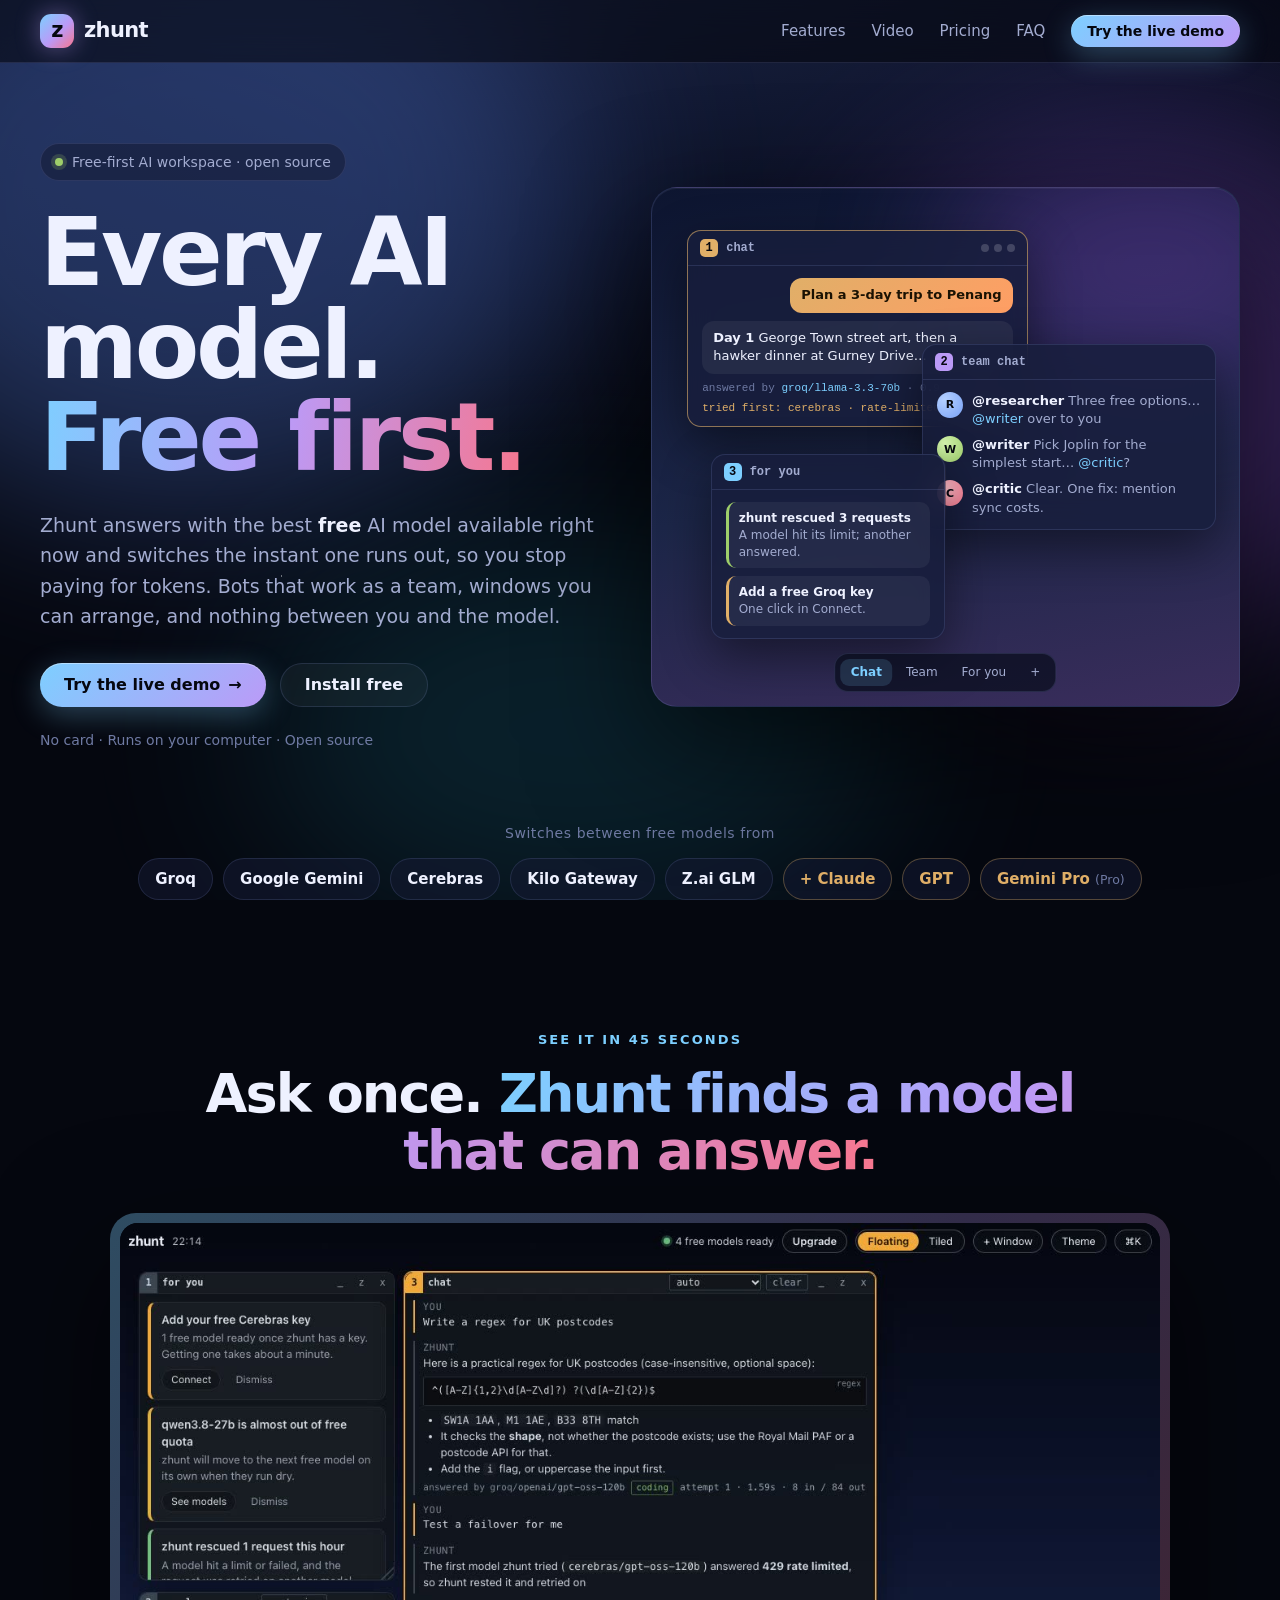
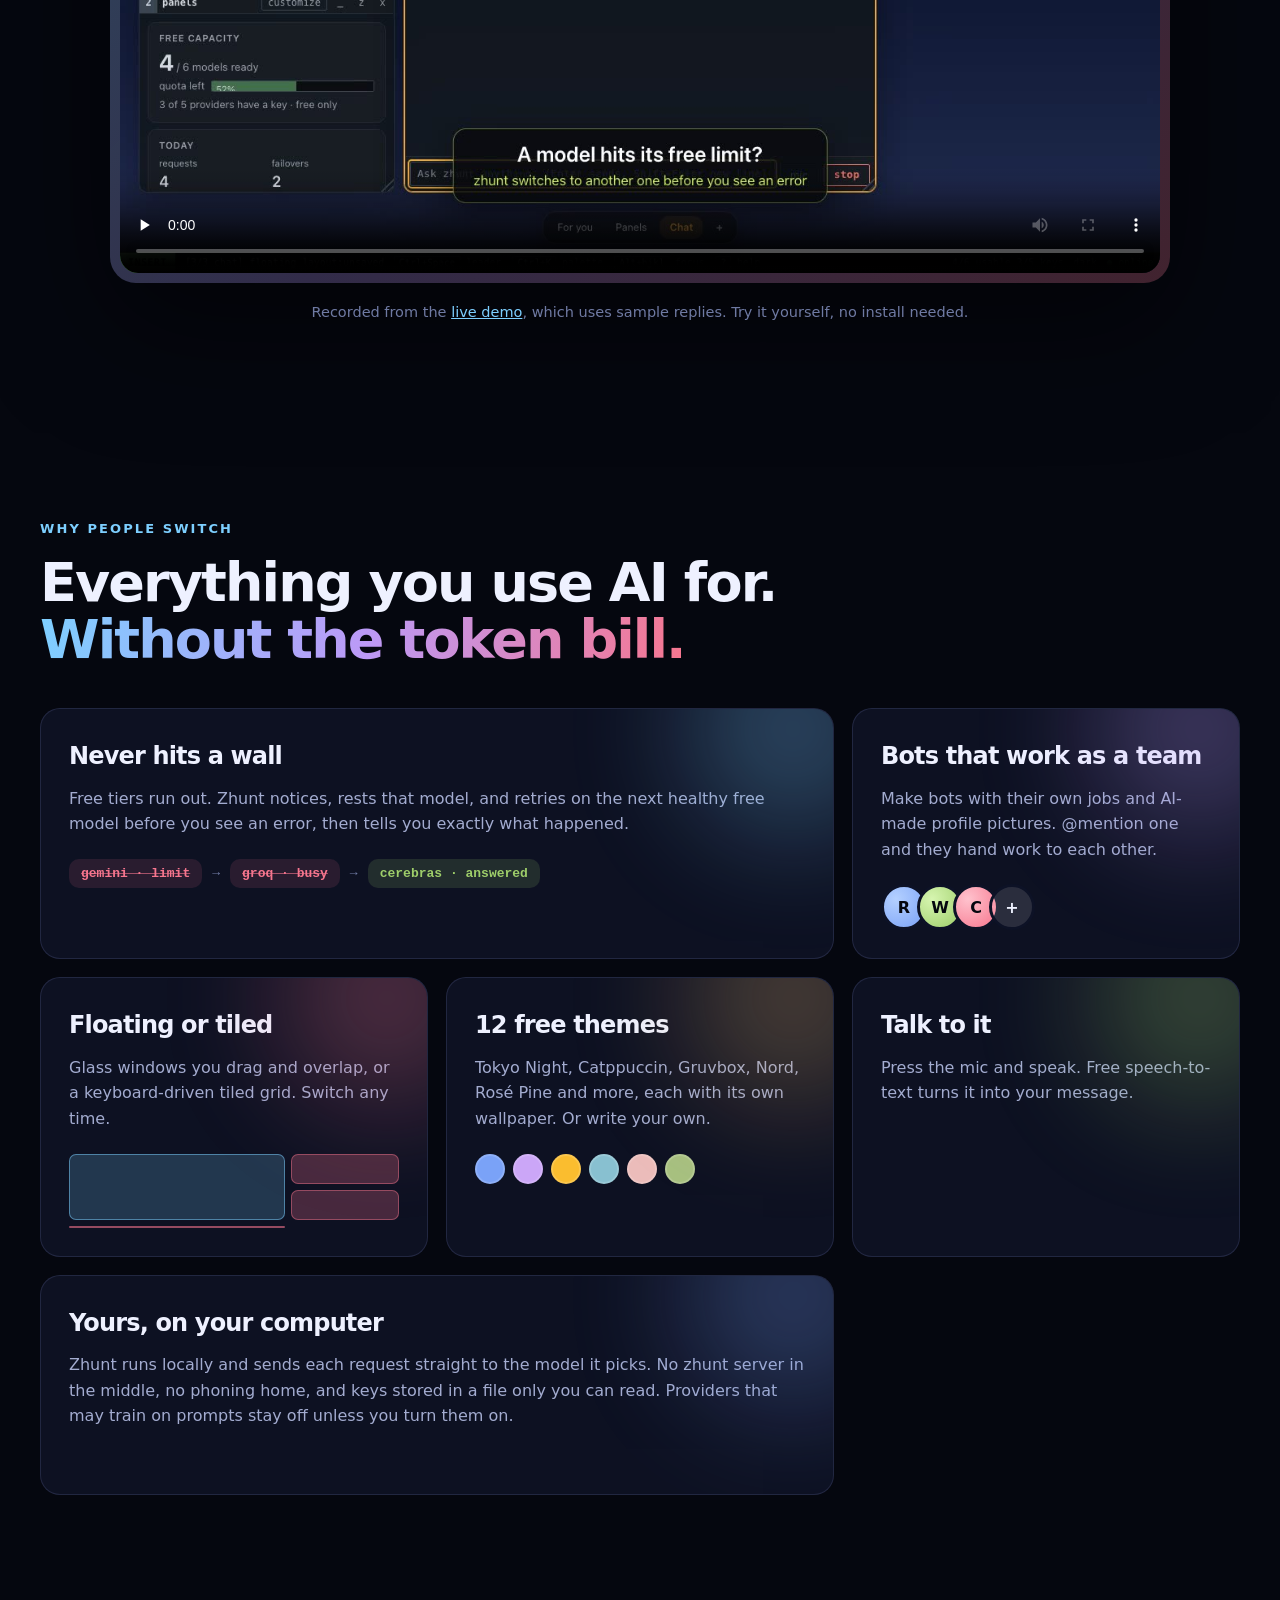
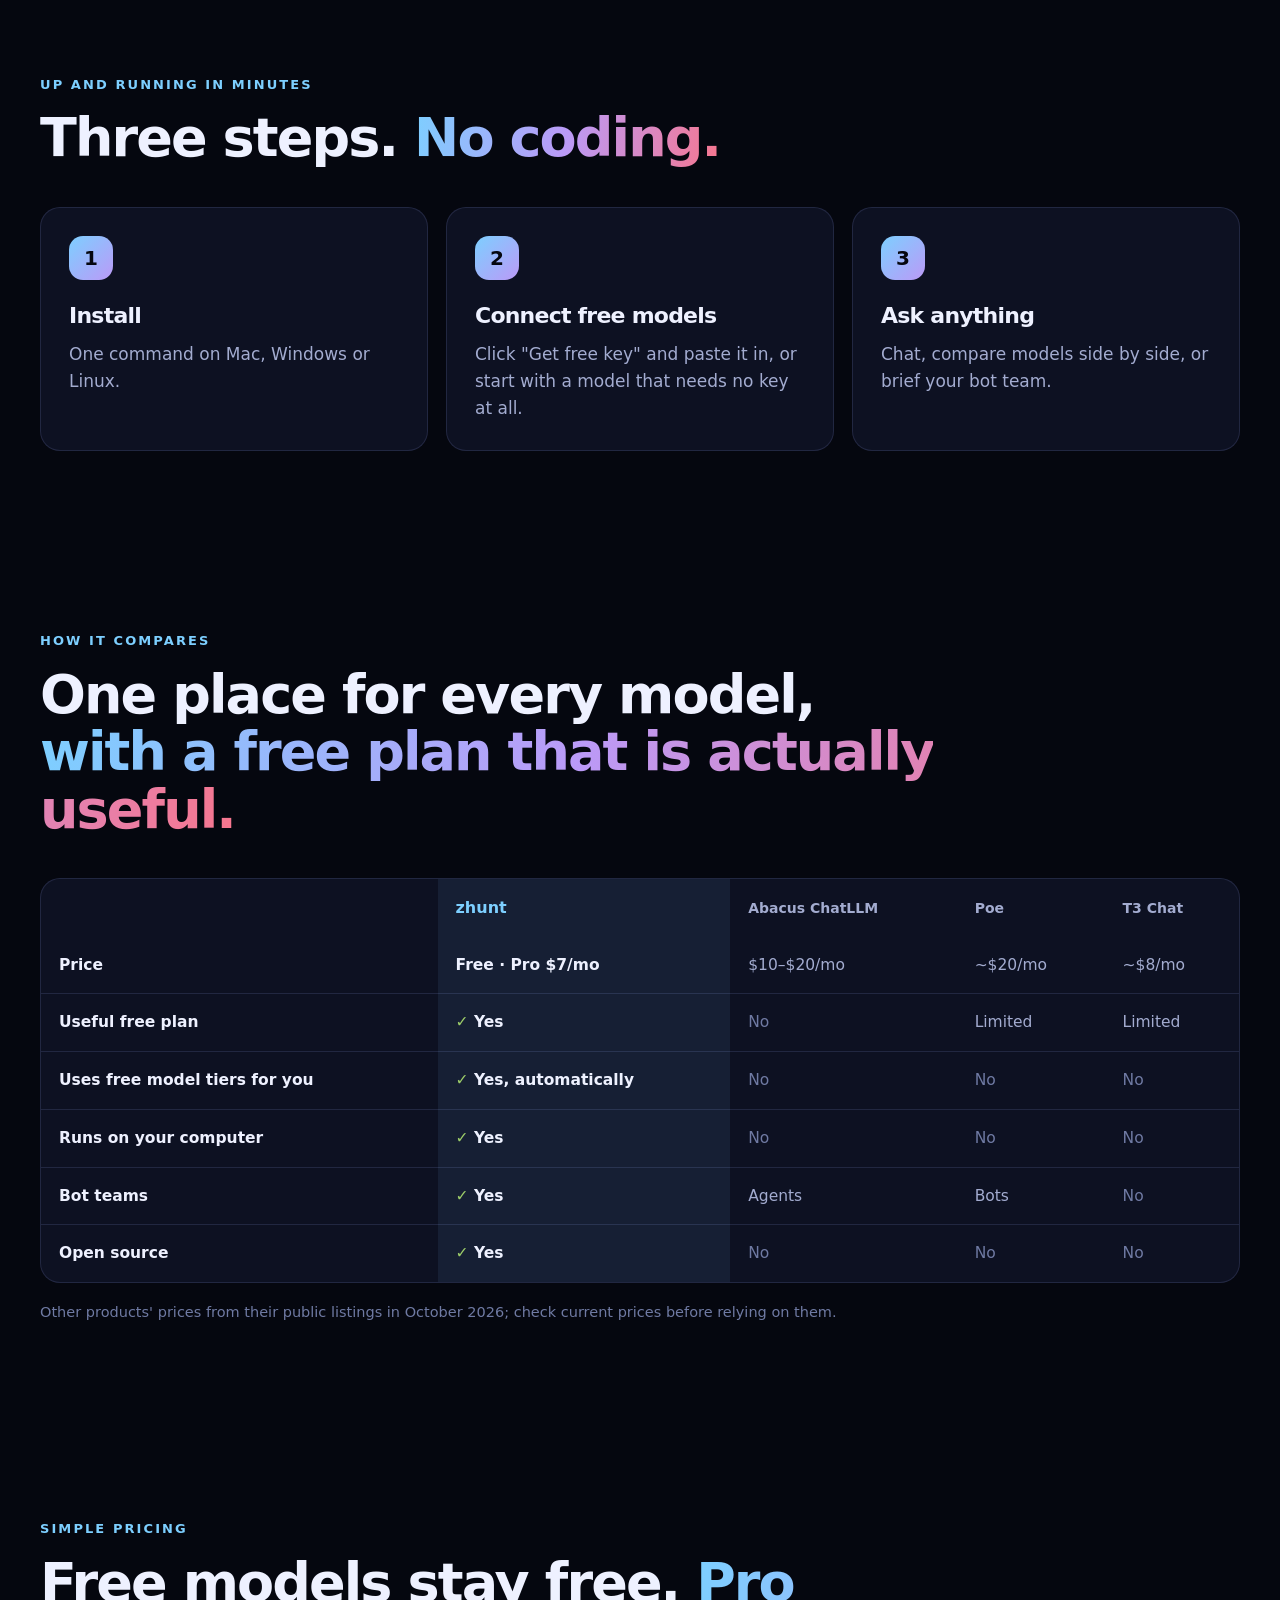
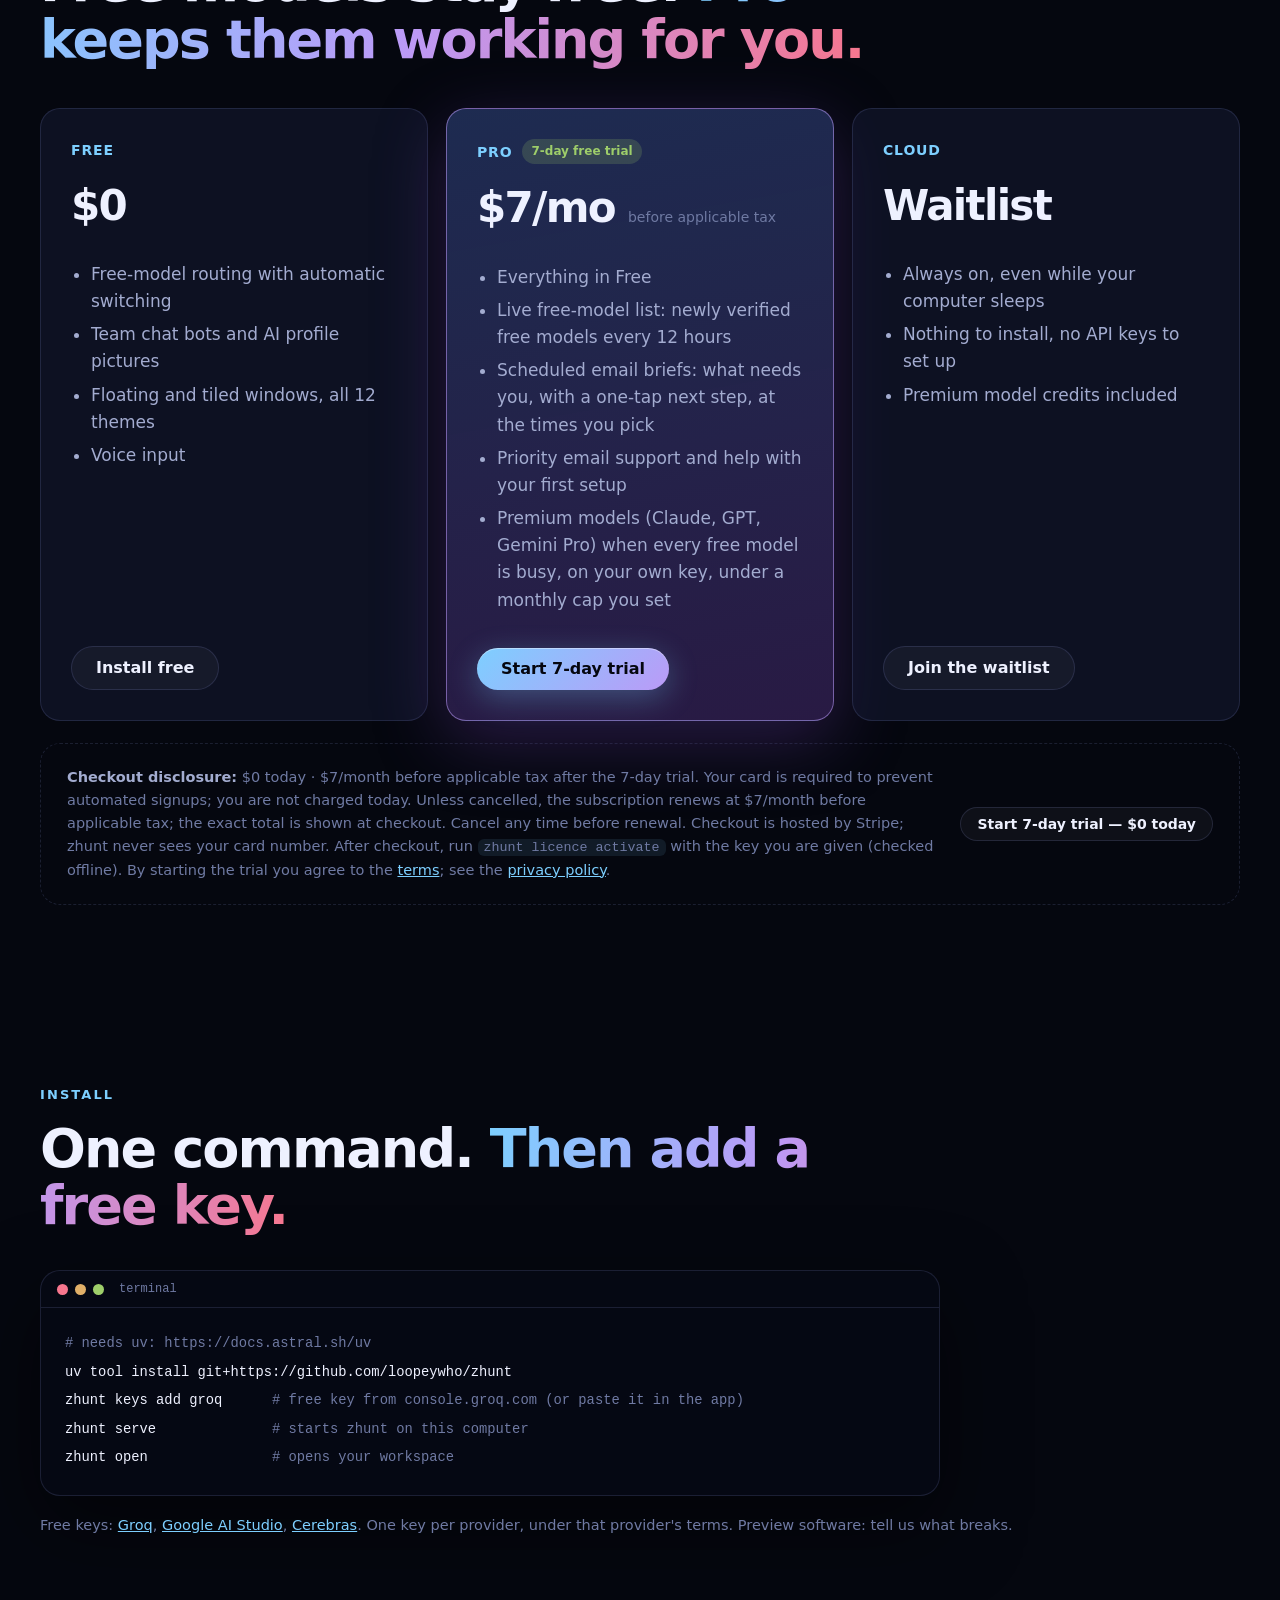
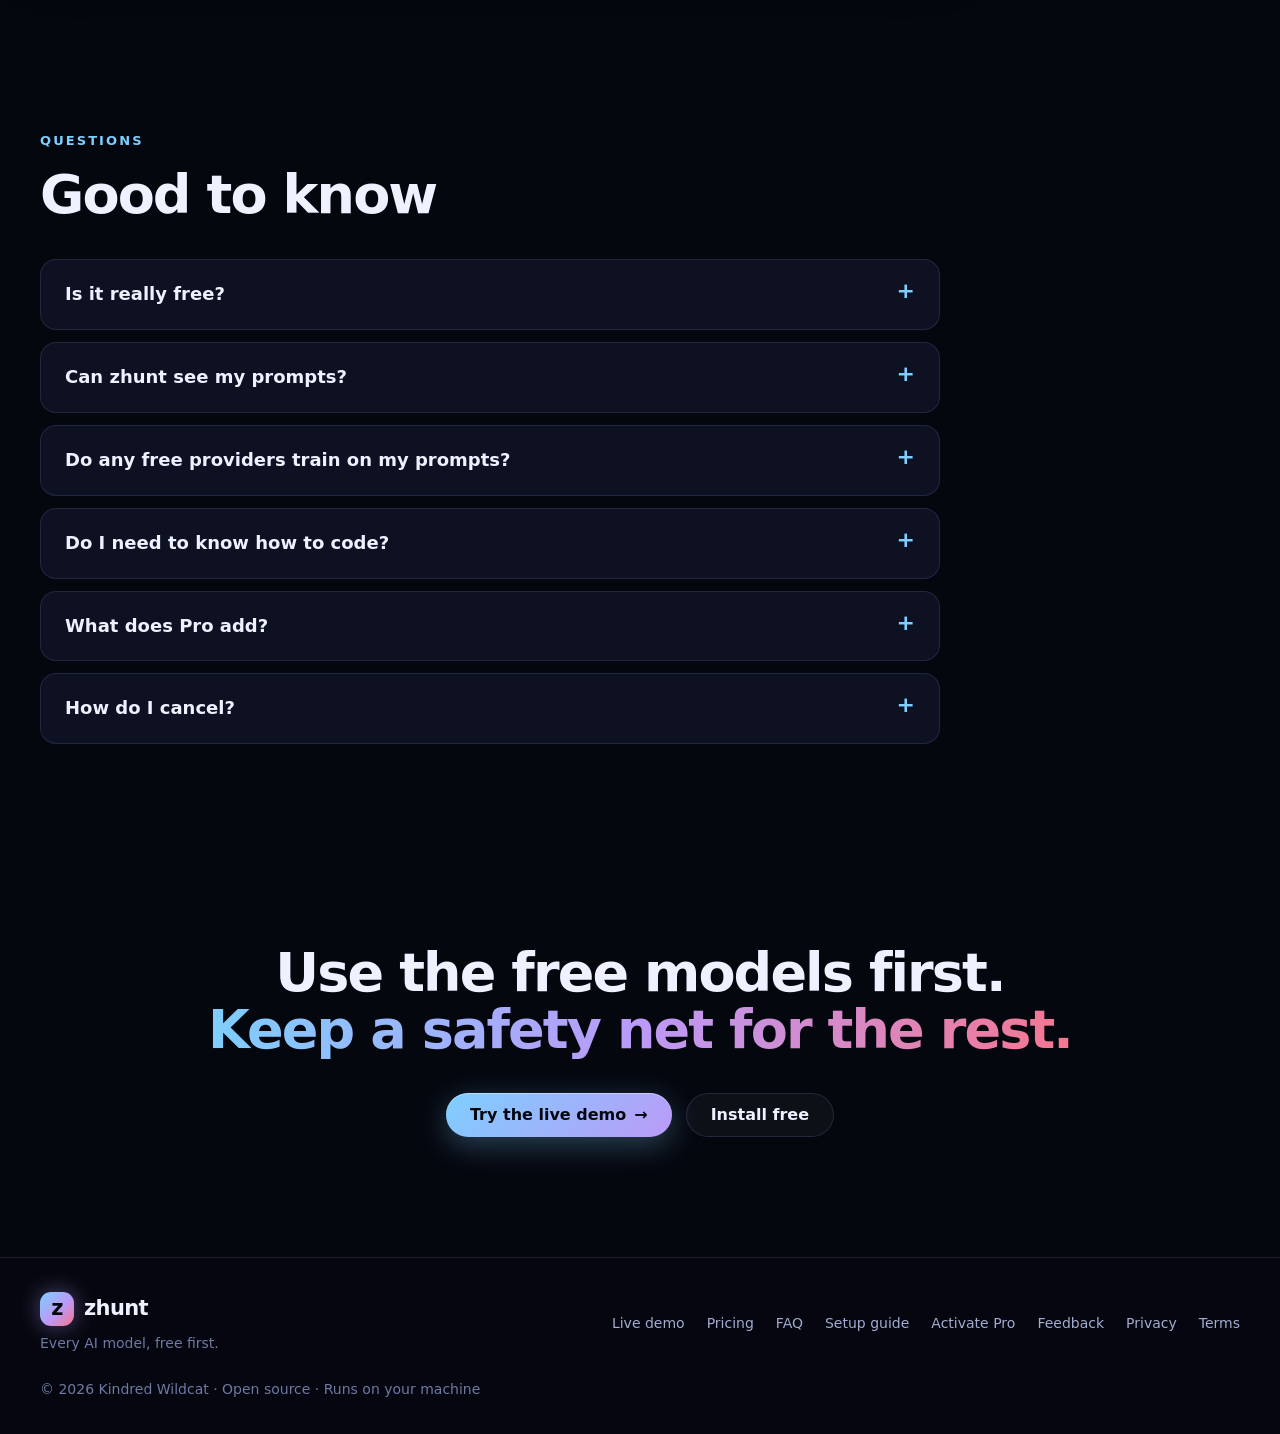
==== site/index.html @ 1dbaf48a "site: publish the privacy policy and terms (UK) Fills the drafts for a UK business: English law, UK " ====
<!doctype html>
<html lang="en">
  <head>
    <meta charset="utf-8" />
    <meta name="viewport" content="width=device-width, initial-scale=1" />
    <meta name="description" content="Zhunt is a free AI workspace that answers with the best free model available and switches the moment one runs out. Team chat bots, floating or tiled windows, voice, and themes. Runs on your computer." />
    <meta name="theme-color" content="#05070f" />
    <title>Zhunt — Every AI model, free first</title>
    <link rel="icon" href="favicon.svg" type="image/svg+xml" />
    <link rel="stylesheet" href="styles.css" />
  </head>
  <body>
    <div class="sky" aria-hidden="true"><span class="glow g1"></span><span class="glow g2"></span><span class="glow g3"></span><span class="stars"></span></div>

    <header class="nav-bar">
      <a class="brand" href="#top" aria-label="Zhunt home"><span class="brand-mark" aria-hidden="true">z</span><span>zhunt</span></a>
      <nav class="nav" aria-label="Primary">
        <a href="#features">Features</a>
        <a href="#video">Video</a>
        <a href="#pricing">Pricing</a>
        <a href="#faq">FAQ</a>
        <a class="btn btn-glow btn-sm" href="/demo/">Try the live demo</a>
      </nav>
    </header>

    <main id="top">
      <section class="hero">
        <div class="hero-copy">
          <p class="pill"><span class="dot"></span> Free-first AI workspace · open source</p>
          <h1>Every AI model.<br /><span class="gradient-text">Free first.</span></h1>
          <p class="lede">Zhunt answers with the best <strong>free</strong> AI model available right now and switches the instant one runs out, so you stop paying for tokens. Bots that work as a team, windows you can arrange, and nothing between you and the model.</p>
          <div class="hero-actions">
            <a class="btn btn-glow" href="/demo/">Try the live demo <span aria-hidden="true">→</span></a>
            <a class="btn btn-ghost" href="#install">Install free</a>
          </div>
          <p class="trust">No card · Runs on your computer · Open source</p>
        </div>

        <div class="desk" role="img" aria-label="Preview of the zhunt workspace: a chat window, a team chat with three bots, and suggestion cards">
          <div class="win win-chat">
            <div class="win-head"><span class="win-idx">1</span>chat<span class="win-dots"><i></i><i></i><i></i></span></div>
            <div class="win-body">
              <p class="bubble you">Plan a 3-day trip to Penang</p>
              <p class="bubble ai"><b>Day 1</b> George Town street art, then a hawker dinner at Gurney Drive…</p>
              <p class="meta">answered by <span>groq/llama-3.3-70b</span> · 0.9 s · free</p>
              <p class="meta warn">tried first: cerebras · rate-limited → switched</p>
            </div>
          </div>
          <div class="win win-team">
            <div class="win-head"><span class="win-idx">2</span>team chat</div>
            <div class="win-body">
              <p class="bot"><span class="av av1">R</span><span><b>@researcher</b> Three free options… <em>@writer</em> over to you</span></p>
              <p class="bot"><span class="av av2">W</span><span><b>@writer</b> Pick Joplin for the simplest start… <em>@critic</em>?</span></p>
              <p class="bot"><span class="av av3">C</span><span><b>@critic</b> Clear. One fix: mention sync costs.</span></p>
            </div>
          </div>
          <div class="win win-foryou">
            <div class="win-head"><span class="win-idx">3</span>for you</div>
            <div class="win-body">
              <p class="card-mini ok"><b>zhunt rescued 3 requests</b><br />A model hit its limit; another answered.</p>
              <p class="card-mini acc"><b>Add a free Groq key</b><br />One click in Connect.</p>
            </div>
          </div>
          <div class="dock-mini"><span class="on">Chat</span><span>Team</span><span>For you</span><span>+</span></div>
        </div>
      </section>

      <section class="providers" aria-label="Models zhunt routes between">
        <p>Switches between free models from</p>
        <ul>
          <li>Groq</li><li>Google Gemini</li><li>Cerebras</li><li>Kilo Gateway</li><li>Z.ai GLM</li>
          <li class="premium">+ Claude</li><li class="premium">GPT</li><li class="premium">Gemini Pro <small>(Pro)</small></li>
        </ul>
      </section>

      <section class="video-section" id="video" aria-labelledby="video-title">
        <p class="eyebrow">See it in 45 seconds</p>
        <h2 id="video-title">Ask once. <span class="gradient-text">Zhunt finds a model that can answer.</span></h2>
        <div class="video-frame">
          <video controls playsinline preload="none" poster="media/zhunt-demo-poster.jpg" width="1280" height="800">
            <source src="media/zhunt-demo.mp4" type="video/mp4" />
            <a href="media/zhunt-demo.mp4">Download the demo video</a>
          </video>
        </div>
        <p class="note">Recorded from the <a href="/demo/">live demo</a>, which uses sample replies. Try it yourself, no install needed.</p>
      </section>

      <section class="features" id="features" aria-labelledby="features-title">
        <p class="eyebrow">Why people switch</p>
        <h2 id="features-title">Everything you use AI for. <span class="gradient-text">Without the token bill.</span></h2>
        <div class="bento">
          <article class="tile t-wide c-cyan">
            <h3>Never hits a wall</h3>
            <p>Free tiers run out. Zhunt notices, rests that model, and retries on the next healthy free model before you see an error, then tells you exactly what happened.</p>
            <div class="flow"><span class="chip-x">gemini · limit</span><span class="arrow">→</span><span class="chip-x">groq · busy</span><span class="arrow">→</span><span class="chip-ok">cerebras · answered</span></div>
          </article>
          <article class="tile c-violet">
            <h3>Bots that work as a team</h3>
            <p>Make bots with their own jobs and AI-made profile pictures. @mention one and they hand work to each other.</p>
            <div class="avatars"><span class="av av1">R</span><span class="av av2">W</span><span class="av av3">C</span><span class="av av4">+</span></div>
          </article>
          <article class="tile c-pink">
            <h3>Floating or tiled</h3>
            <p>Glass windows you drag and overlap, or a keyboard-driven tiled grid. Switch any time.</p>
            <div class="mini-tiles"><i></i><i></i><i></i><i></i></div>
          </article>
          <article class="tile c-amber">
            <h3>12 free themes</h3>
            <p>Tokyo Night, Catppuccin, Gruvbox, Nord, Rosé Pine and more, each with its own wallpaper. Or write your own.</p>
            <div class="swatches"><i class="s1"></i><i class="s2"></i><i class="s3"></i><i class="s4"></i><i class="s5"></i><i class="s6"></i></div>
          </article>
          <article class="tile c-green">
            <h3>Talk to it</h3>
            <p>Press the mic and speak. Free speech-to-text turns it into your message.</p>
          </article>
          <article class="tile t-wide c-slate">
            <h3>Yours, on your computer</h3>
            <p>Zhunt runs locally and sends each request straight to the model it picks. No zhunt server in the middle, no phoning home, and keys stored in a file only you can read. Providers that may train on prompts stay off unless you turn them on.</p>
          </article>
        </div>
      </section>

      <section class="steps" aria-labelledby="steps-title">
        <p class="eyebrow">Up and running in minutes</p>
        <h2 id="steps-title">Three steps. <span class="gradient-text">No coding.</span></h2>
        <ol class="step-list">
          <li><span class="num">1</span><h3>Install</h3><p>One command on Mac, Windows or Linux.</p></li>
          <li><span class="num">2</span><h3>Connect free models</h3><p>Click "Get free key" and paste it in, or start with a model that needs no key at all.</p></li>
          <li><span class="num">3</span><h3>Ask anything</h3><p>Chat, compare models side by side, or brief your bot team.</p></li>
        </ol>
      </section>

      <section class="compare" aria-labelledby="compare-title">
        <p class="eyebrow">How it compares</p>
        <h2 id="compare-title">One place for every model, <span class="gradient-text">with a free plan that is actually useful.</span></h2>
        <div class="table-wrap">
          <table>
            <thead><tr><th scope="col"><span class="sr-only">Feature</span></th><th scope="col" class="us">zhunt</th><th scope="col">Abacus ChatLLM</th><th scope="col">Poe</th><th scope="col">T3 Chat</th></tr></thead>
            <tbody>
              <tr><th scope="row">Price</th><td class="us">Free · Pro $7/mo</td><td>$10–$20/mo</td><td>~$20/mo</td><td>~$8/mo</td></tr>
              <tr><th scope="row">Useful free plan</th><td class="us yes">Yes</td><td class="no">No</td><td>Limited</td><td>Limited</td></tr>
              <tr><th scope="row">Uses free model tiers for you</th><td class="us yes">Yes, automatically</td><td class="no">No</td><td class="no">No</td><td class="no">No</td></tr>
              <tr><th scope="row">Runs on your computer</th><td class="us yes">Yes</td><td class="no">No</td><td class="no">No</td><td class="no">No</td></tr>
              <tr><th scope="row">Bot teams</th><td class="us yes">Yes</td><td>Agents</td><td>Bots</td><td class="no">No</td></tr>
              <tr><th scope="row">Open source</th><td class="us yes">Yes</td><td class="no">No</td><td class="no">No</td><td class="no">No</td></tr>
            </tbody>
          </table>
        </div>
        <p class="note">Other products' prices from their public listings in October 2026; check current prices before relying on them.</p>
      </section>

      <section class="pricing" id="pricing" aria-labelledby="pricing-title">
        <p class="eyebrow">Simple pricing</p>
        <h2 id="pricing-title">Free models stay free. <span class="gradient-text">Pro keeps them working for you.</span></h2>
        <div class="plans">
          <article class="plan">
            <p class="plan-name">Free</p>
            <p class="plan-price">$0</p>
            <ul><li>Free-model routing with automatic switching</li><li>Team chat bots and AI profile pictures</li><li>Floating and tiled windows, all 12 themes</li><li>Voice input</li></ul>
            <a class="btn btn-ghost" href="#install">Install free</a>
          </article>
          <article class="plan plan-pro">
            <p class="plan-name">Pro <span class="tag">7-day free trial</span></p>
            <p class="plan-price">$7/mo <small>before applicable tax</small></p>
            <ul><li>Everything in Free</li><li>Live free-model list: newly verified free models every 12 hours</li><li>Scheduled email briefs: what needs you, with a one-tap next step, at the times you pick</li><li>Priority email support and help with your first setup</li><li>Premium models (Claude, GPT, Gemini Pro) when every free model is busy, on your own key, under a monthly cap you set</li></ul>
            <a class="btn btn-glow" href="https://buy.stripe.com/28EdR883o8tSgfE2RncMM01" target="_blank" rel="noopener">Start 7-day trial</a>
          </article>
          <article class="plan">
            <p class="plan-name">Cloud</p>
            <p class="plan-price">Waitlist</p>
            <ul><li>Always on, even while your computer sleeps</li><li>Nothing to install, no API keys to set up</li><li>Premium model credits included</li></ul>
            <a class="btn btn-ghost" href="mailto:kwokwingfoods@gmail.com?subject=Zhunt%20Cloud%20waitlist">Join the waitlist</a>
          </article>
        </div>
        <div class="checkout" id="checkout">
          <p><strong>Checkout disclosure:</strong> $0 today · $7/month before applicable tax after the 7-day trial. Your card is required to prevent automated signups; you are not charged today. Unless cancelled, the subscription renews at $7/month before applicable tax; the exact total is shown at checkout. Cancel any time before renewal. Checkout is hosted by Stripe; zhunt never sees your card number. After checkout, run <code>zhunt licence activate</code> with the key you are given (checked offline). By starting the trial you agree to the <a href="terms.html">terms</a>; see the <a href="privacy.html">privacy policy</a>.</p>
          <a class="btn btn-ghost btn-sm" href="https://buy.stripe.com/28EdR883o8tSgfE2RncMM01" target="_blank" rel="noopener">Start 7-day trial — $0 today</a>
        </div>
      </section>

      <section class="install" id="install" aria-labelledby="install-title">
        <p class="eyebrow">Install</p>
        <h2 id="install-title">One command. <span class="gradient-text">Then add a free key.</span></h2>
        <div class="terminal">
          <div class="term-head"><i></i><i></i><i></i><span>terminal</span></div>
<pre><code><span class="c"># needs uv: https://docs.astral.sh/uv</span>
uv tool install git+https://github.com/loopeywho/zhunt
zhunt keys add groq      <span class="c"># free key from console.groq.com (or paste it in the app)</span>
zhunt serve              <span class="c"># starts zhunt on this computer</span>
zhunt open               <span class="c"># opens your workspace</span></code></pre>
        </div>
        <p class="note">Free keys: <a href="https://console.groq.com/keys" target="_blank" rel="noopener">Groq</a>, <a href="https://aistudio.google.com/apikey" target="_blank" rel="noopener">Google AI Studio</a>, <a href="https://cloud.cerebras.ai" target="_blank" rel="noopener">Cerebras</a>. One key per provider, under that provider's terms. Preview software: tell us what breaks.</p>
      </section>

      <section class="faq" id="faq" aria-labelledby="faq-title">
        <p class="eyebrow">Questions</p>
        <h2 id="faq-title">Good to know</h2>
        <div class="faq-list">
          <details><summary>Is it really free?</summary><p>Yes. Zhunt uses the free tiers that AI providers offer (Groq, Google, Cerebras and others) with your own free keys, and moves to the next one when a limit is reached. You only pay if you choose Pro and add a paid key for premium models.</p></details>
          <details><summary>Can zhunt see my prompts?</summary><p>No. Zhunt runs on your computer and sends each request directly to the provider it picks; there is no zhunt server in between. That provider receives your prompt under its own terms, as if you used it directly.</p></details>
          <details><summary>Do any free providers train on my prompts?</summary><p>Some free tiers say they may. Zhunt labels them and keeps them off unless you switch them on, which adds capacity (including a provider that needs no key at all).</p></details>
          <details><summary>Do I need to know how to code?</summary><p>No. You run one install command once; everything else happens in the app, including adding keys.</p></details>
          <details><summary>What does Pro add?</summary><p>When every free model is busy, Pro steps up to a premium model (Claude, GPT or Gemini Pro) using your own paid key, under a monthly spending cap you choose. Everything else is free.</p></details>
          <details><summary>How do I cancel?</summary><p>Any time before renewal, from the billing link in your Stripe receipt. Pro keeps working to the end of the paid period, and the free version keeps working after that.</p></details>
        </div>
      </section>

      <section class="final">
        <h2>Use the free models first.<br /><span class="gradient-text">Keep a safety net for the rest.</span></h2>
        <div class="hero-actions center">
          <a class="btn btn-glow" href="/demo/">Try the live demo <span aria-hidden="true">→</span></a>
          <a class="btn btn-ghost" href="#install">Install free</a>
        </div>
      </section>
    </main>

    <footer class="footer">
      <div><a class="brand" href="#top"><span class="brand-mark" aria-hidden="true">z</span><span>zhunt</span></a><p>Every AI model, free first.</p></div>
      <nav class="footer-links" aria-label="Footer"><a href="/demo/">Live demo</a><a href="#pricing">Pricing</a><a href="#faq">FAQ</a><a href="setup.html">Setup guide</a><a href="activate.html">Activate Pro</a><a href="mailto:kwokwingfoods@gmail.com?subject=Zhunt%20feedback">Feedback</a><a href="privacy.html">Privacy</a><a href="terms.html">Terms</a></nav>
      <p class="footer-meta">© 2026 Kindred Wildcat · Open source · Runs on your machine</p>
    </footer>
  </body>
</html>
---- site/styles.css ----
/* zhunt site: night-sky desktop. Same palette family as the app (Tokyo Night-ish). */
:root {
  --bg: #05070f;
  --ink: #eef1ff;
  --muted: #a3acd0;
  --dim: #6f7aa3;
  --line: rgba(160, 175, 255, 0.14);
  --glass: rgba(20, 26, 52, 0.55);
  --glass-strong: rgba(24, 30, 60, 0.82);
  --cyan: #7dcfff;
  --violet: #bb9af7;
  --pink: #f7768e;
  --amber: #e0af68;
  --green: #9ece6a;
  --blue: #7aa2f7;
  --radius: 20px;
  --font: ui-sans-serif, system-ui, -apple-system, "Segoe UI", Roboto, "Helvetica Neue", sans-serif;
  --mono: ui-monospace, "SF Mono", "JetBrains Mono", Menlo, Consolas, monospace;
  color-scheme: dark;
}
* { box-sizing: border-box; }
html { scroll-behavior: smooth; }
body { margin: 0; background: var(--bg); color: var(--ink); font: 400 17px/1.6 var(--font); -webkit-font-smoothing: antialiased; overflow-x: hidden; }
a { color: var(--cyan); }
code { font-family: var(--mono); font-size: 0.92em; background: rgba(125, 207, 255, 0.1); padding: 1px 6px; border-radius: 6px; }
.sr-only { position: absolute; width: 1px; height: 1px; overflow: hidden; clip: rect(0 0 0 0); white-space: nowrap; }

/* ---- sky ---- */
.sky { position: fixed; inset: 0; z-index: -1; background: radial-gradient(ellipse 120% 80% at 50% -10%, #1c2648 0%, #0b1024 45%, var(--bg) 75%); overflow: hidden; }
.glow { position: absolute; border-radius: 50%; filter: blur(90px); opacity: 0.5; }
.g1 { width: 60vw; height: 50vw; left: -15vw; top: -10vw; background: #3d59a1; }
.g2 { width: 45vw; height: 40vw; right: -12vw; top: 10vw; background: #6b3fa8; opacity: 0.45; }
.g3 { width: 50vw; height: 30vw; left: 20vw; top: 60vh; background: #1a7a8c; opacity: 0.22; }
.stars { position: absolute; inset: 0; background-image:
  radial-gradient(1px 1px at 12% 18%, #fff8 50%, transparent 51%), radial-gradient(1px 1px at 68% 12%, #fff6 50%, transparent 51%),
  radial-gradient(1.5px 1.5px at 82% 32%, #fff9 50%, transparent 51%), radial-gradient(1px 1px at 34% 42%, #fff5 50%, transparent 51%),
  radial-gradient(1px 1px at 56% 26%, #fff7 50%, transparent 51%), radial-gradient(1.5px 1.5px at 22% 64%, #fff6 50%, transparent 51%),
  radial-gradient(1px 1px at 90% 70%, #fff5 50%, transparent 51%), radial-gradient(1px 1px at 46% 82%, #fff4 50%, transparent 51%); }

/* ---- nav ---- */
.nav-bar, .site-header { position: sticky; top: 0; z-index: 20; display: flex; align-items: center; justify-content: space-between; gap: 16px;
  padding: 14px max(20px, calc((100vw - 1200px) / 2)); background: rgba(5, 7, 15, 0.6); backdrop-filter: blur(16px); -webkit-backdrop-filter: blur(16px); border-bottom: 1px solid var(--line); }
.brand { display: inline-flex; align-items: center; gap: 10px; color: var(--ink); text-decoration: none; font-weight: 800; font-size: 21px; letter-spacing: -0.03em; }
.brand-mark { display: grid; place-items: center; width: 34px; height: 34px; border-radius: 11px; color: #05070f; font-weight: 900;
  background: linear-gradient(135deg, var(--cyan), var(--violet) 55%, var(--pink)); box-shadow: 0 0 24px rgba(187, 154, 247, 0.45); }
.nav { display: flex; align-items: center; gap: 26px; }
.nav a:not(.btn) { color: var(--muted); text-decoration: none; font-size: 15px; }
.nav a:not(.btn):hover { color: var(--ink); }

/* ---- buttons ---- */
.btn, .button { display: inline-flex; align-items: center; gap: 8px; padding: 13px 24px; border-radius: 999px; font: 650 16px/1 var(--font); text-decoration: none; cursor: pointer; border: 0; transition: transform 0.15s ease, box-shadow 0.15s ease; }
.btn-glow, .button-primary { color: #05070f; background: linear-gradient(135deg, var(--cyan), var(--violet)); box-shadow: 0 8px 30px rgba(125, 207, 255, 0.3), inset 0 1px 0 rgba(255, 255, 255, 0.4); }
.btn-glow:hover, .button-primary:hover { transform: translateY(-2px); box-shadow: 0 12px 40px rgba(187, 154, 247, 0.45); }
.btn-ghost, .button-quiet { color: var(--ink); background: rgba(255, 255, 255, 0.04); border: 1px solid var(--line); }
.btn-ghost:hover { background: rgba(255, 255, 255, 0.09); }
.btn-sm { padding: 9px 16px; font-size: 14px; }

/* ---- layout ---- */
main > section, .activate-main { width: min(1200px, calc(100% - 40px)); margin: 0 auto; }
section { padding: 90px 0; }
h1, h2, h3 { letter-spacing: -0.035em; margin: 0; }
h2 { font-size: clamp(32px, 4.4vw, 54px); line-height: 1.06; font-weight: 800; max-width: 900px; }
.gradient-text { background: linear-gradient(100deg, var(--cyan), var(--violet) 50%, var(--pink)); -webkit-background-clip: text; background-clip: text; color: transparent; }
.eyebrow { margin: 0 0 14px; color: var(--cyan); text-transform: uppercase; letter-spacing: 0.16em; font-size: 13px; font-weight: 700; }
.note, .section-note { color: var(--dim); font-size: 14.5px; margin-top: 18px; }
.section-intro { color: var(--muted); }

/* ---- hero ---- */
.hero { display: grid; grid-template-columns: 1fr 1.05fr; gap: 50px; align-items: center; padding: 80px 0 60px; }
.pill { display: inline-flex; align-items: center; gap: 9px; margin: 0 0 26px; padding: 7px 14px; border-radius: 999px; font-size: 14px; color: var(--muted); background: var(--glass); border: 1px solid var(--line); }
.dot { width: 8px; height: 8px; border-radius: 50%; background: var(--green); box-shadow: 0 0 0 4px rgba(158, 206, 106, 0.2); }
h1 { font-size: clamp(48px, 7.4vw, 94px); line-height: 0.98; font-weight: 850; }
.lede { margin: 26px 0 32px; color: var(--muted); font-size: 19px; max-width: 560px; }
.lede strong { color: var(--ink); }
.hero-actions { display: flex; flex-wrap: wrap; gap: 14px; }
.hero-actions.center { justify-content: center; margin-top: 34px; }
.trust { margin: 22px 0 0; color: var(--dim); font-size: 14px; }

/* mini desktop */
.desk { position: relative; height: 520px; border-radius: 26px; padding: 18px; overflow: hidden;
  background: linear-gradient(170deg, #0d1530 0%, #1c2648 55%, #3a2d5c 100%); border: 1px solid var(--line);
  box-shadow: 0 40px 120px rgba(0, 0, 0, 0.6), inset 0 1px 0 rgba(255, 255, 255, 0.06); }
.desk::before { content: ""; position: absolute; width: 70%; height: 50%; right: -20%; top: -10%; border-radius: 50%; background: #6b3fa8; filter: blur(70px); opacity: 0.45; }
.win { position: absolute; border-radius: 14px; background: var(--glass-strong); border: 1px solid var(--line); backdrop-filter: blur(14px); -webkit-backdrop-filter: blur(14px);
  box-shadow: 0 18px 50px rgba(0, 0, 0, 0.45); font-size: 13px; animation: float 7s ease-in-out infinite; }
.win-head { display: flex; align-items: center; gap: 8px; padding: 8px 12px; border-bottom: 1px solid var(--line); font: 600 12px var(--mono); color: var(--muted); }
.win-idx { display: grid; place-items: center; width: 18px; height: 18px; border-radius: 5px; background: var(--amber); color: #05070f; font-weight: 800; }
.win-dots { margin-left: auto; display: flex; gap: 5px; }
.win-dots i { width: 8px; height: 8px; border-radius: 50%; background: rgba(255, 255, 255, 0.18); }
.win-body { padding: 12px 14px; display: flex; flex-direction: column; gap: 8px; }
.win-chat { left: 6%; top: 8%; width: 58%; border-color: rgba(224, 175, 104, 0.6); }
.win-team { right: 4%; top: 30%; width: 50%; animation-delay: -2.5s; }
.win-team .win-idx { background: var(--violet); }
.win-foryou { left: 10%; bottom: 13%; width: 40%; animation-delay: -4.5s; }
.win-foryou .win-idx { background: var(--cyan); }
.bubble { margin: 0; padding: 8px 11px; border-radius: 12px; line-height: 1.45; }
.bubble.you { align-self: flex-end; background: linear-gradient(135deg, var(--amber), #ff9e64); color: #1a1203; font-weight: 600; }
.bubble.ai { background: rgba(255, 255, 255, 0.06); color: var(--ink); }
.meta { margin: 0; font: 11px var(--mono); color: var(--dim); }
.meta span { color: var(--cyan); }
.meta.warn { color: var(--amber); }
.bot { display: flex; gap: 9px; align-items: flex-start; margin: 0; line-height: 1.4; color: var(--muted); }
.bot b { color: var(--ink); }
.bot em { color: var(--cyan); font-style: normal; }
.av { flex: none; display: grid; place-items: center; width: 26px; height: 26px; border-radius: 50%; font: 800 11px var(--font); color: #05070f; }
.av1 { background: radial-gradient(circle at 30% 30%, #b4d0ff, var(--blue)); }
.av2 { background: radial-gradient(circle at 30% 30%, #d6f5b0, var(--green)); }
.av3 { background: radial-gradient(circle at 30% 30%, #ffc2cd, var(--pink)); }
.av4 { background: rgba(255, 255, 255, 0.12); color: var(--ink); }
.card-mini { margin: 0; padding: 8px 10px; border-radius: 10px; background: rgba(255, 255, 255, 0.05); border-left: 3px solid var(--dim); color: var(--muted); font-size: 12px; line-height: 1.4; }
.card-mini b { color: var(--ink); }
.card-mini.ok { border-left-color: var(--green); }
.card-mini.acc { border-left-color: var(--amber); }
.dock-mini { position: absolute; left: 50%; bottom: 14px; transform: translateX(-50%); display: flex; gap: 4px; padding: 5px; border-radius: 14px; background: rgba(10, 14, 30, 0.75); border: 1px solid var(--line); font-size: 12px; }
.dock-mini span { padding: 4px 10px; border-radius: 9px; color: var(--muted); white-space: nowrap; }
.dock-mini .on { background: rgba(125, 207, 255, 0.15); color: var(--cyan); font-weight: 600; }
@keyframes float { 0%, 100% { transform: translateY(0); } 50% { transform: translateY(-8px); } }

/* providers */
.providers { padding: 10px 0 40px; text-align: center; }
.providers p { margin: 0 0 14px; color: var(--dim); font-size: 14px; letter-spacing: 0.04em; }
.providers ul { list-style: none; margin: 0; padding: 0; display: flex; flex-wrap: wrap; justify-content: center; gap: 10px; }
.providers li { padding: 8px 16px; border-radius: 999px; background: var(--glass); border: 1px solid var(--line); color: var(--ink); font-weight: 600; font-size: 15px; }
.providers li.premium { color: var(--amber); border-color: rgba(224, 175, 104, 0.35); }
.providers small { color: var(--dim); font-weight: 400; }

/* video */
.video-section { text-align: center; }
.video-section h2 { margin: 0 auto 34px; }
.video-frame { max-width: 1060px; margin: 0 auto; padding: 10px; border-radius: 26px; background: linear-gradient(135deg, rgba(125, 207, 255, 0.35), rgba(187, 154, 247, 0.25), rgba(247, 118, 142, 0.25)); box-shadow: 0 40px 120px rgba(0, 0, 0, 0.55); }
.video-frame video { display: block; width: 100%; height: auto; aspect-ratio: 1280 / 800; border-radius: 18px; background: #05070f; }

/* bento */
.features h2 { margin-bottom: 40px; }
.bento { display: grid; grid-template-columns: repeat(3, 1fr); gap: 18px; }
.tile { position: relative; padding: 28px; border-radius: var(--radius); background: var(--glass); border: 1px solid var(--line); overflow: hidden; min-height: 220px; }
.tile::after { content: ""; position: absolute; width: 220px; height: 220px; right: -70px; top: -90px; border-radius: 50%; background: var(--tone); filter: blur(60px); opacity: 0.28; }
.tile h3 { font-size: 24px; margin-bottom: 10px; }
.tile p { margin: 0; color: var(--muted); font-size: 16px; }
.t-wide { grid-column: span 2; }
.c-cyan { --tone: var(--cyan); } .c-violet { --tone: var(--violet); } .c-pink { --tone: var(--pink); }
.c-amber { --tone: var(--amber); } .c-green { --tone: var(--green); } .c-slate { --tone: var(--blue); }
.flow { display: flex; flex-wrap: wrap; align-items: center; gap: 10px; margin-top: 22px; font: 600 13px var(--mono); }
.chip-x, .chip-ok { padding: 7px 12px; border-radius: 10px; }
.chip-x { background: rgba(247, 118, 142, 0.12); color: var(--pink); text-decoration: line-through; text-decoration-color: rgba(247, 118, 142, 0.6); }
.chip-ok { background: rgba(158, 206, 106, 0.15); color: var(--green); }
.arrow { color: var(--dim); }
.avatars { display: flex; margin-top: 22px; }
.avatars .av { width: 46px; height: 46px; font-size: 16px; margin-right: -10px; border: 3px solid #0d1226; }
.mini-tiles { display: grid; grid-template-columns: 2fr 1fr; grid-template-rows: 30px 30px; gap: 6px; margin-top: 22px; }
.mini-tiles i { border-radius: 7px; background: rgba(247, 118, 142, 0.25); border: 1px solid rgba(247, 118, 142, 0.45); }
.mini-tiles i:first-child { grid-row: span 2; background: rgba(125, 207, 255, 0.2); border-color: rgba(125, 207, 255, 0.5); }
.swatches { display: flex; gap: 8px; margin-top: 22px; }
.swatches i { width: 30px; height: 30px; border-radius: 50%; border: 2px solid rgba(255, 255, 255, 0.15); }
.s1 { background: #7aa2f7; } .s2 { background: #cba6f7; } .s3 { background: #fabd2f; } .s4 { background: #88c0d0; } .s5 { background: #ebbcba; } .s6 { background: #a7c080; }

/* steps */
.step-list { list-style: none; padding: 0; margin: 40px 0 0; display: grid; grid-template-columns: repeat(3, 1fr); gap: 18px; counter-reset: none; }
.step-list li { padding: 28px; border-radius: var(--radius); background: var(--glass); border: 1px solid var(--line); }
.num { display: grid; place-items: center; width: 44px; height: 44px; border-radius: 14px; margin-bottom: 18px; font-weight: 850; font-size: 20px; color: #05070f; background: linear-gradient(135deg, var(--cyan), var(--violet)); }
.step-list h3 { font-size: 22px; margin-bottom: 8px; }
.step-list p { margin: 0; color: var(--muted); }

/* compare */
.table-wrap { margin-top: 40px; overflow-x: auto; border-radius: var(--radius); border: 1px solid var(--line); background: var(--glass); }
table { width: 100%; border-collapse: collapse; font-size: 15.5px; min-width: 640px; }
th, td { padding: 16px 18px; text-align: left; border-bottom: 1px solid var(--line); }
thead th { color: var(--muted); font-weight: 600; font-size: 14px; }
tbody th { color: var(--ink); font-weight: 600; }
td { color: var(--muted); }
tr:last-child th, tr:last-child td { border-bottom: 0; }
.us { background: rgba(125, 207, 255, 0.08); color: var(--ink); font-weight: 650; }
thead .us { color: var(--cyan); font-size: 16px; }
.yes::before { content: "✓ "; color: var(--green); font-weight: 800; }
.no { color: var(--dim); }

/* pricing */
.plans { display: grid; grid-template-columns: repeat(3, 1fr); gap: 18px; margin-top: 40px; }
.plan { display: flex; flex-direction: column; gap: 6px; padding: 30px; border-radius: var(--radius); background: var(--glass); border: 1px solid var(--line); }
.plan-pro { background: linear-gradient(170deg, rgba(61, 89, 161, 0.45), rgba(107, 63, 168, 0.35)); border-color: rgba(187, 154, 247, 0.55); box-shadow: 0 20px 70px rgba(107, 63, 168, 0.35); }
.plan-name { margin: 0; color: var(--cyan); font-weight: 700; letter-spacing: 0.06em; text-transform: uppercase; font-size: 14px; display: flex; align-items: center; gap: 10px; }
.tag { padding: 3px 9px; border-radius: 999px; background: rgba(158, 206, 106, 0.18); color: var(--green); text-transform: none; letter-spacing: 0; font-size: 12px; }
.plan-price { margin: 4px 0 10px; font-size: 42px; font-weight: 850; letter-spacing: -0.04em; }
.plan-price small { font-size: 14px; font-weight: 400; color: var(--dim); letter-spacing: 0; }
.plan ul { margin: 0 0 22px; padding-left: 20px; color: var(--muted); flex: 1; }
.plan li { margin: 6px 0; }
.plan .btn { align-self: flex-start; }
.checkout { margin-top: 22px; padding: 22px 26px; border-radius: var(--radius); border: 1px dashed var(--line); color: var(--dim); font-size: 14.5px; display: flex; gap: 20px; align-items: center; flex-wrap: wrap; }
.checkout p { margin: 0; flex: 1 1 520px; }
.checkout strong { color: var(--muted); }

/* install */
.terminal { margin-top: 36px; border-radius: var(--radius); overflow: hidden; background: rgba(6, 9, 20, 0.85); border: 1px solid var(--line); box-shadow: 0 30px 80px rgba(0, 0, 0, 0.5); max-width: 900px; }
.term-head { display: flex; align-items: center; gap: 7px; padding: 11px 16px; border-bottom: 1px solid var(--line); color: var(--dim); font: 12px var(--mono); }
.term-head i { width: 11px; height: 11px; border-radius: 50%; background: #f7768e; }
.term-head i:nth-child(2) { background: #e0af68; } .term-head i:nth-child(3) { background: #9ece6a; }
.term-head span { margin-left: 8px; }
.terminal pre, .install-code { margin: 0; padding: 22px 24px; overflow-x: auto; font: 15px/1.9 var(--mono); color: var(--ink); background: transparent; }
.terminal code { background: none; padding: 0; }
.terminal .c { color: var(--dim); }

/* faq */
.faq-list { margin-top: 36px; display: grid; gap: 12px; max-width: 900px; }
details { padding: 20px 24px; border-radius: 16px; background: var(--glass); border: 1px solid var(--line); }
summary { cursor: pointer; font-weight: 700; font-size: 18px; list-style: none; display: flex; justify-content: space-between; gap: 12px; }
summary::-webkit-details-marker { display: none; }
summary::after { content: "+"; color: var(--cyan); font-size: 22px; line-height: 1; }
details[open] summary::after { content: "–"; }
details p { margin: 12px 0 0; color: var(--muted); }

/* final + footer */
.final { text-align: center; padding: 110px 0 120px; }
.final h2 { margin: 0 auto; }
.footer, .site-footer { display: grid; grid-template-columns: 1fr auto; gap: 18px; align-items: center; padding: 34px max(20px, calc((100vw - 1200px) / 2)); border-top: 1px solid var(--line); background: rgba(5, 7, 15, 0.6); }
.footer p { margin: 6px 0 0; color: var(--dim); font-size: 14px; }
.footer-links { display: flex; flex-wrap: wrap; gap: 22px; }
.footer-links a, .site-footer a { color: var(--muted); text-decoration: none; font-size: 14px; }
.footer-links a:hover { color: var(--ink); }
.footer-meta { grid-column: 1 / -1; color: var(--dim); font-size: 13px; display: flex; gap: 18px; }

/* activation page */
.activate-main { padding: 80px 0 60px; text-align: center; max-width: 820px; }
.activate-title { margin: 10px 0 14px; font-size: clamp(32px, 5vw, 52px); font-weight: 800; }
.install-card { margin: 22px auto 0; padding: 24px; border-radius: var(--radius); background: var(--glass); border: 1px solid var(--line); text-align: left; }
.install-card .hero-actions { margin-top: 14px; }
.licence-code { white-space: pre-wrap; word-break: break-all; }

/* ---- responsive ---- */
@media (max-width: 980px) {
  .hero { grid-template-columns: 1fr; padding-top: 50px; }
  .desk { height: 460px; }
  .bento, .plans, .step-list { grid-template-columns: 1fr 1fr; }
  .t-wide { grid-column: span 2; }
}
@media (max-width: 680px) {
  body { font-size: 16px; }
  section { padding: 64px 0; }
  .nav a:not(.btn) { display: none; }
  .desk { height: 430px; padding: 12px; }
  .win-chat { left: 4%; width: 80%; }
  .win-team { right: 3%; top: 38%; width: 80%; }
  .win-foryou { display: none; }
  .bento, .plans, .step-list { grid-template-columns: 1fr; }
  .t-wide { grid-column: auto; }
  .footer, .site-footer { grid-template-columns: 1fr; }
}
@media (prefers-reduced-motion: reduce) {
  html { scroll-behavior: auto; }
  .win { animation: none; }
  .btn, .button { transition: none; }
}
/* setup guide */
.guide { text-align: left; }
.guide .install-card h2 { margin: 0 0 8px; font-size: 21px; }
.guide .install-card p { color: var(--muted); margin: 8px 0; }
.guide pre { margin: 12px 0; padding: 14px 16px; border-radius: 12px; background: rgba(5, 7, 15, 0.6); border: 1px solid var(--line); overflow-x: auto; }
.guide pre code { background: none; padding: 0; }
.guide ul { color: var(--muted); padding-left: 20px; }

/* privacy and terms: one long card, so headings need their own space */
.guide .install-card.legal h2 { margin-top: 1.6em; }
.guide .install-card.legal h2:first-child { margin-top: 0; }
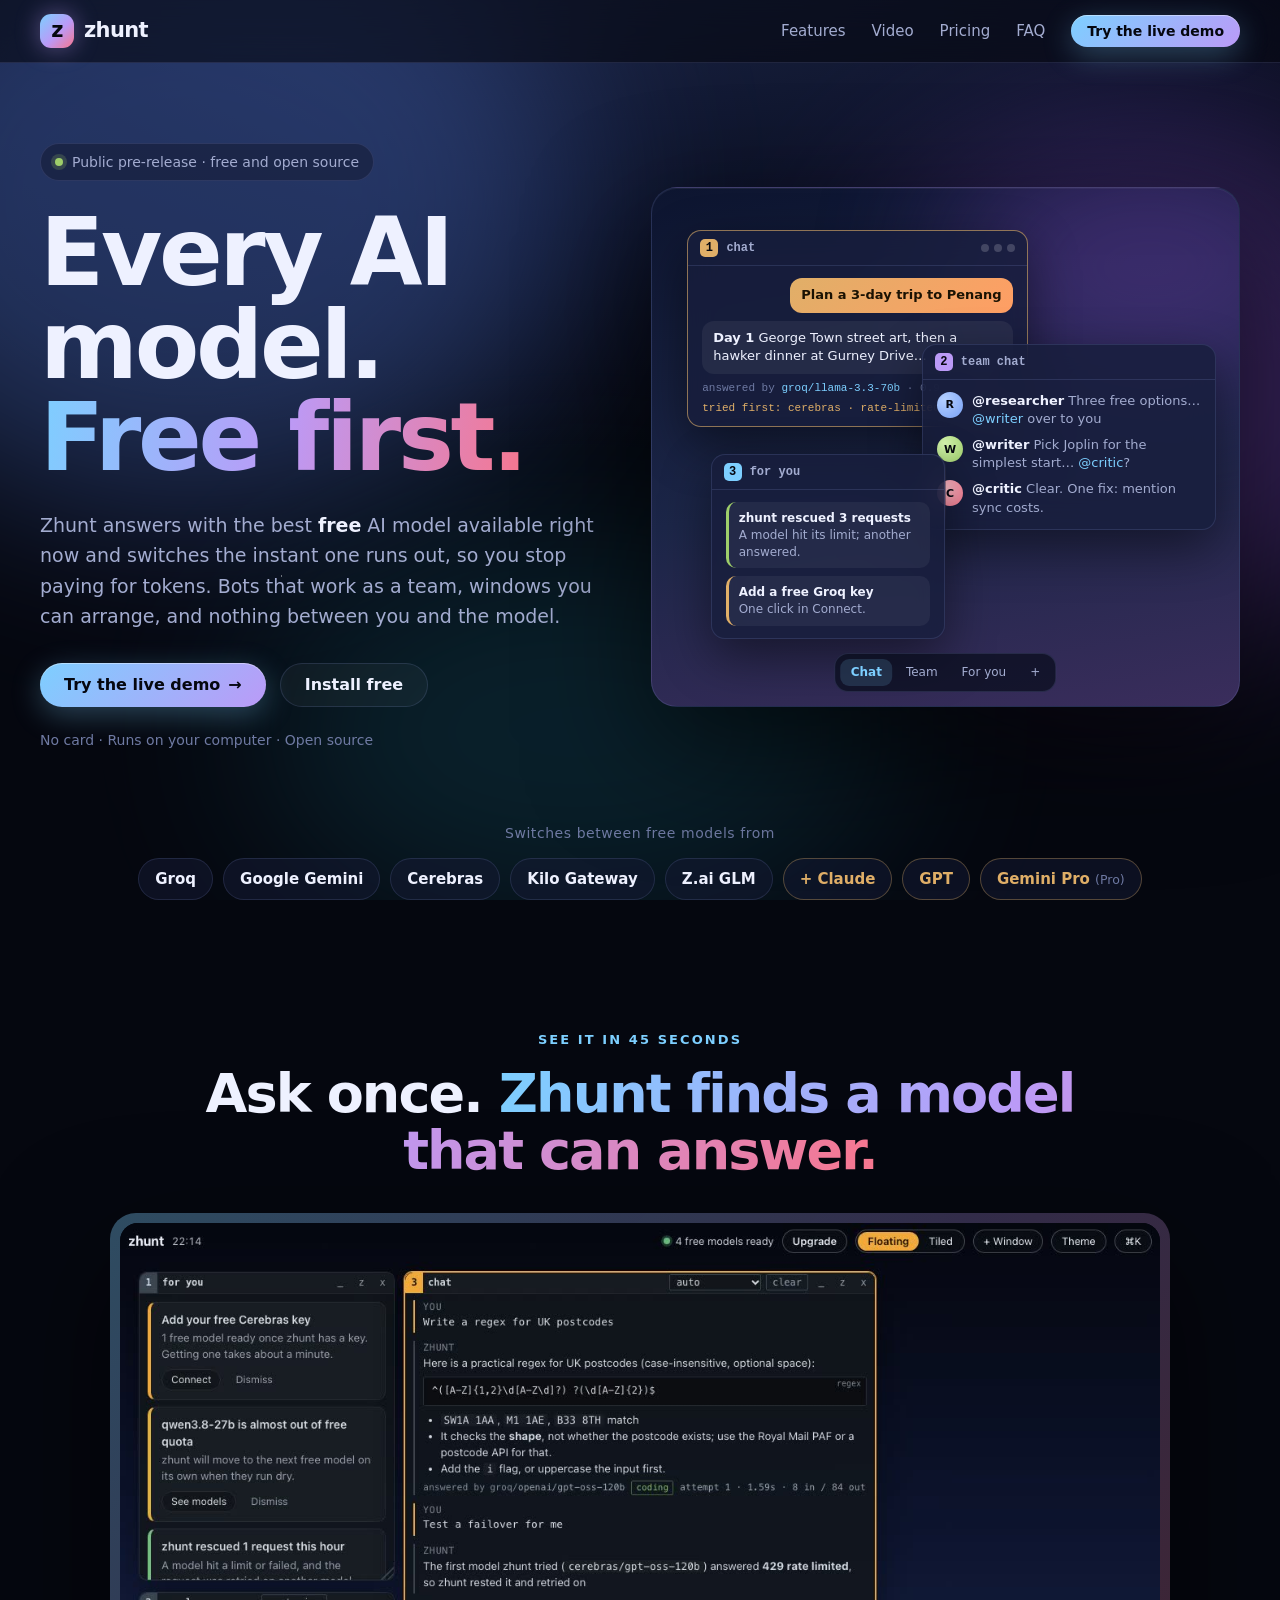
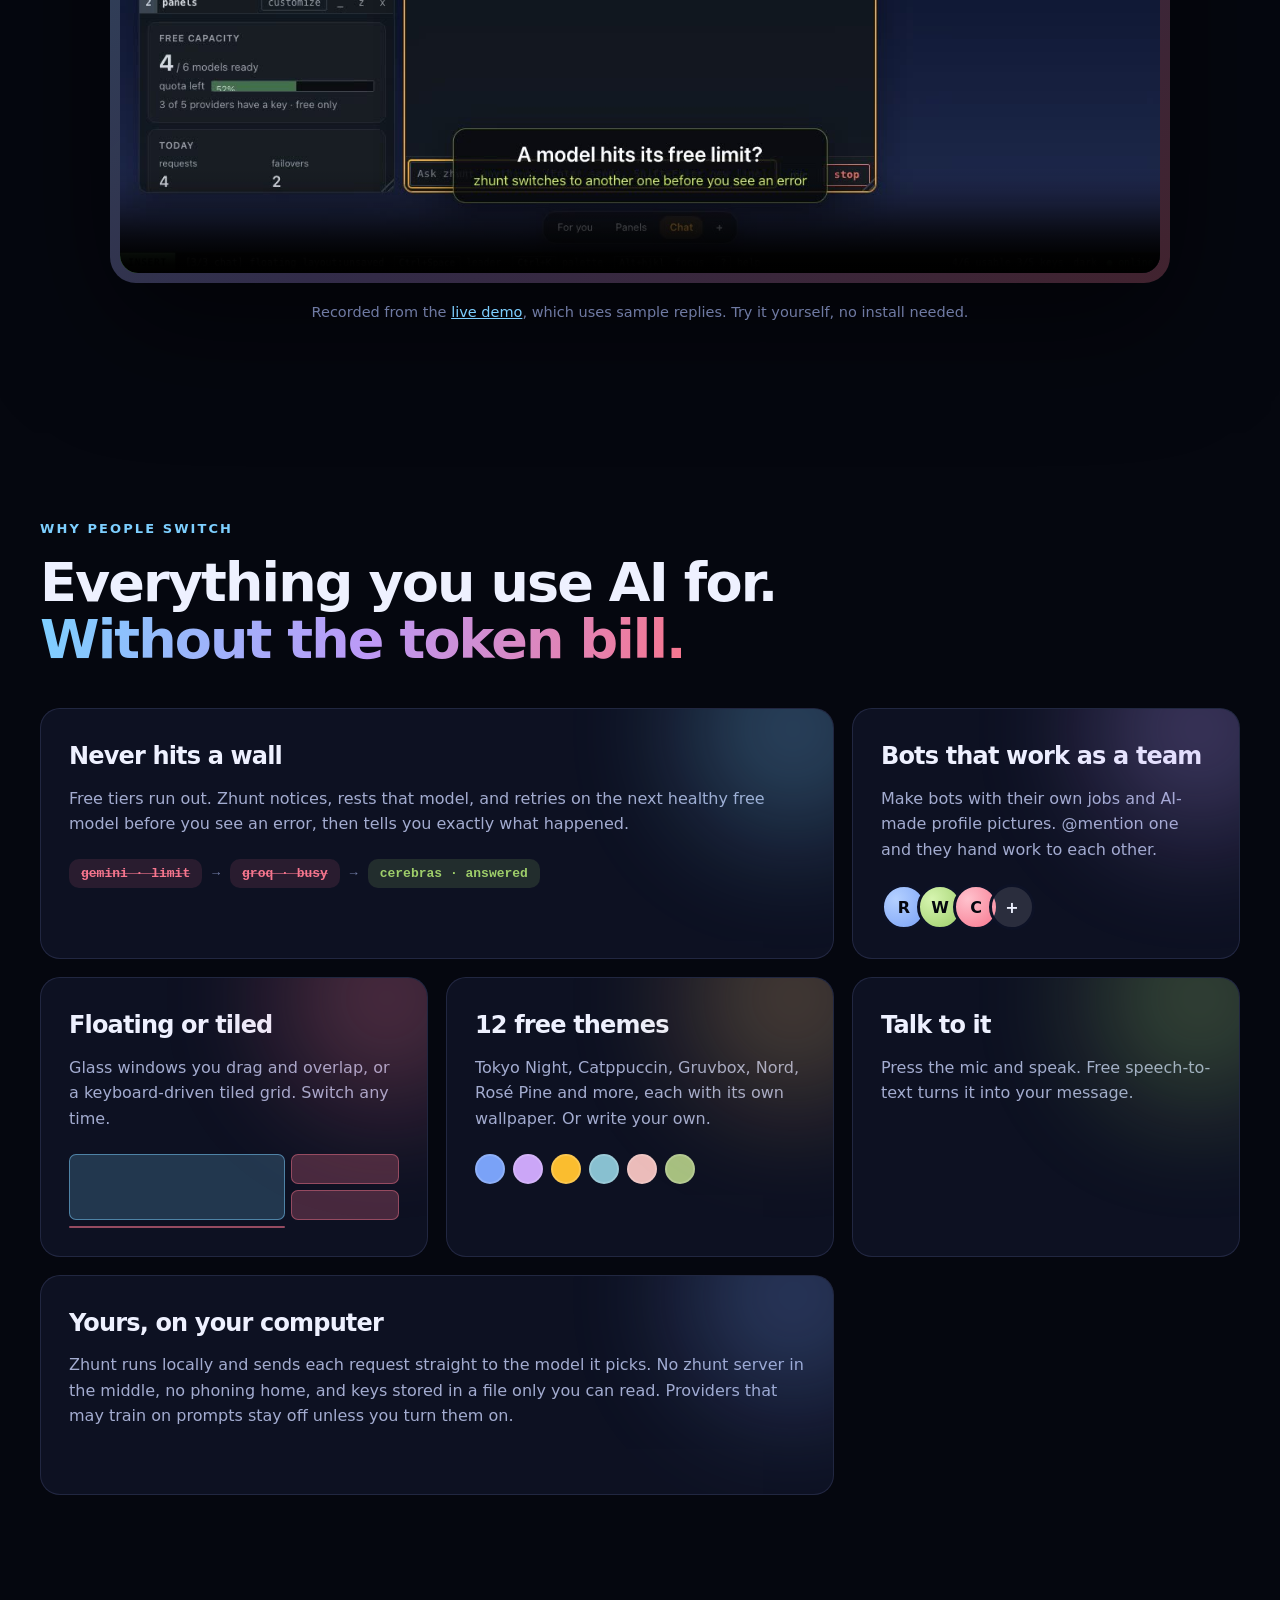
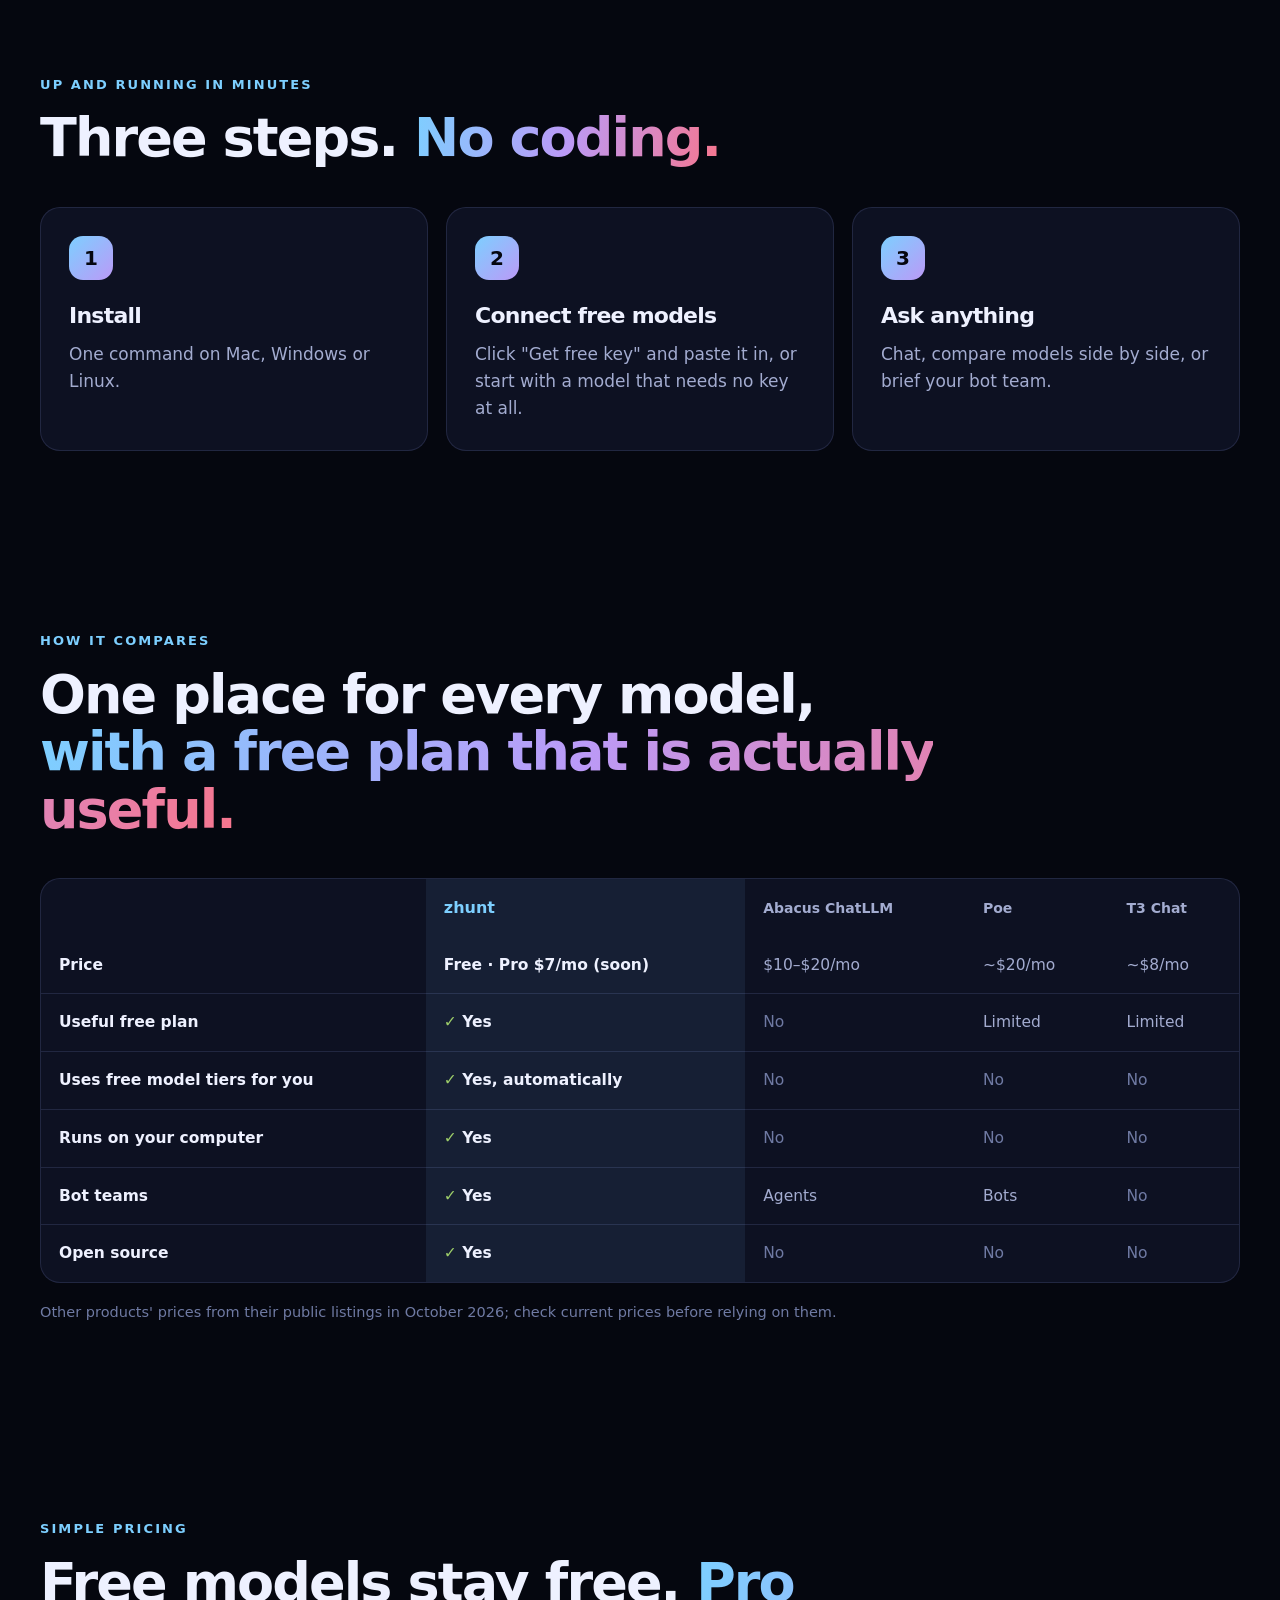
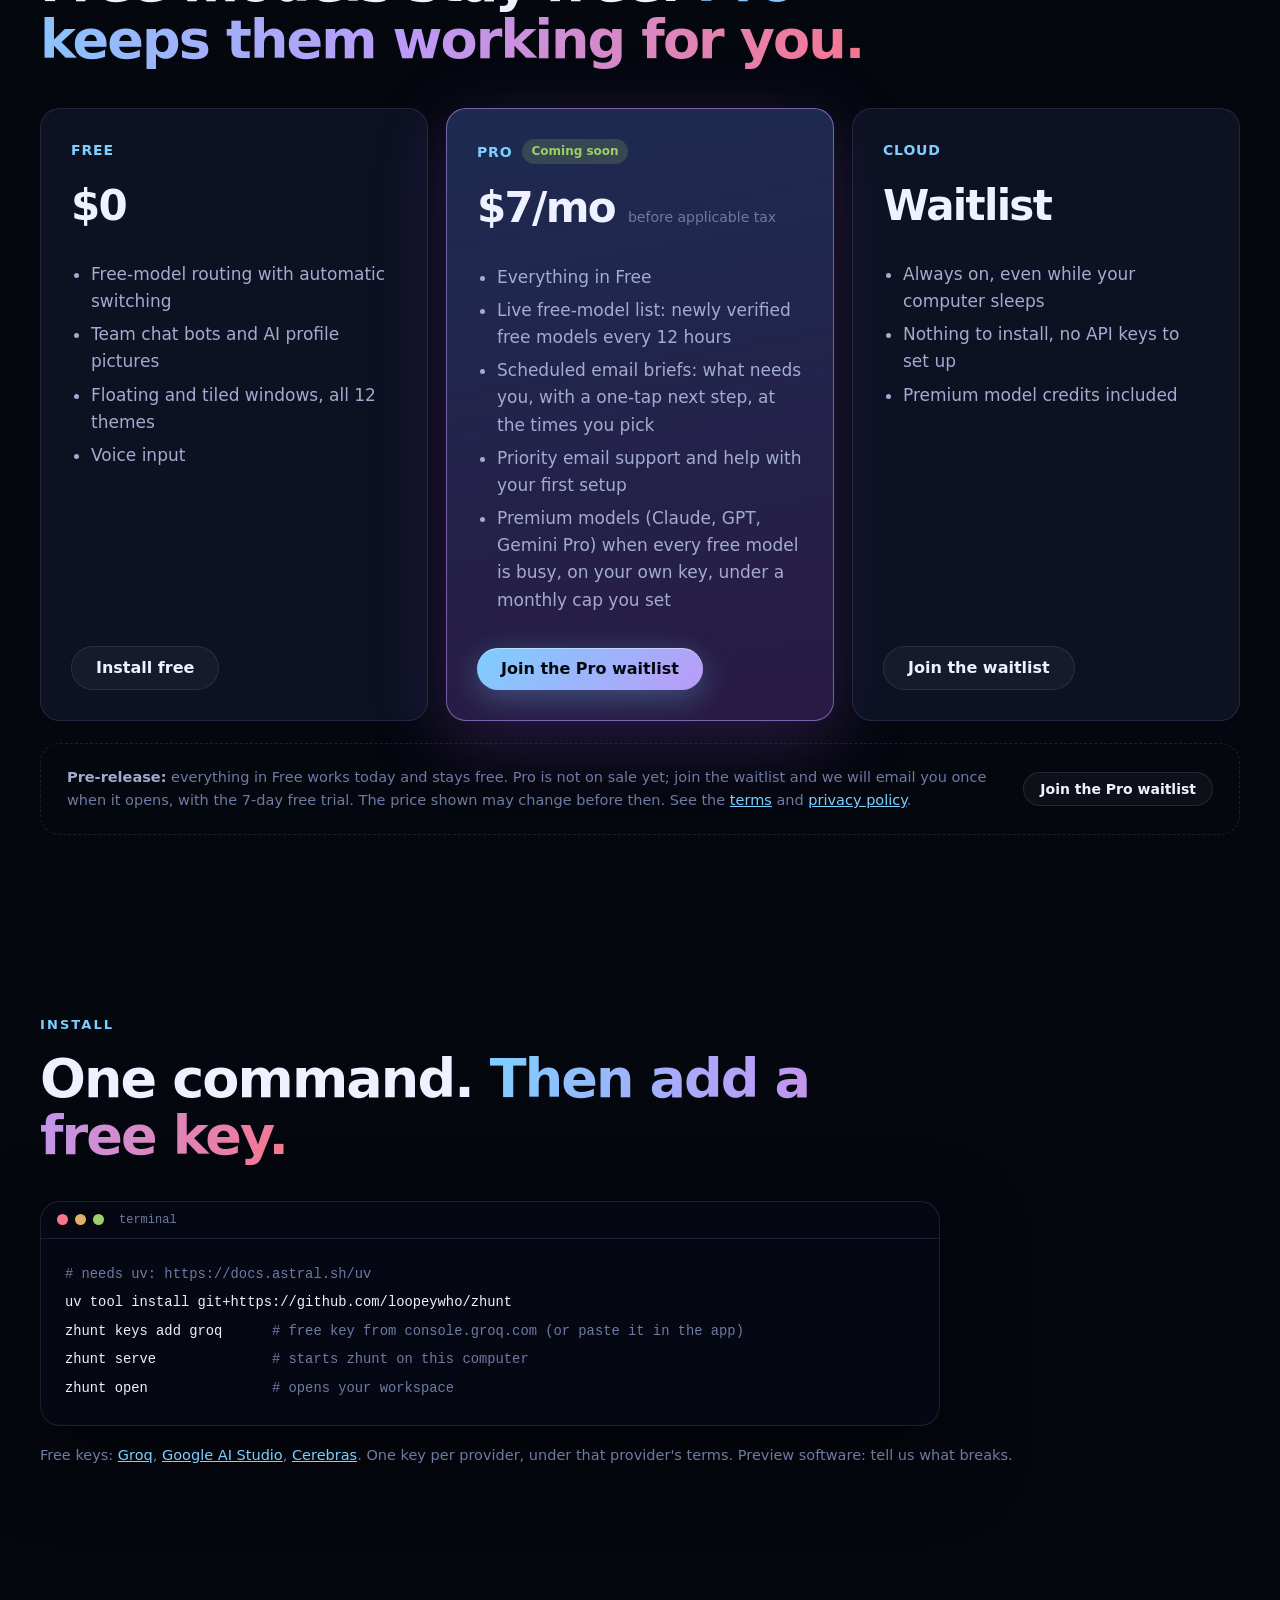
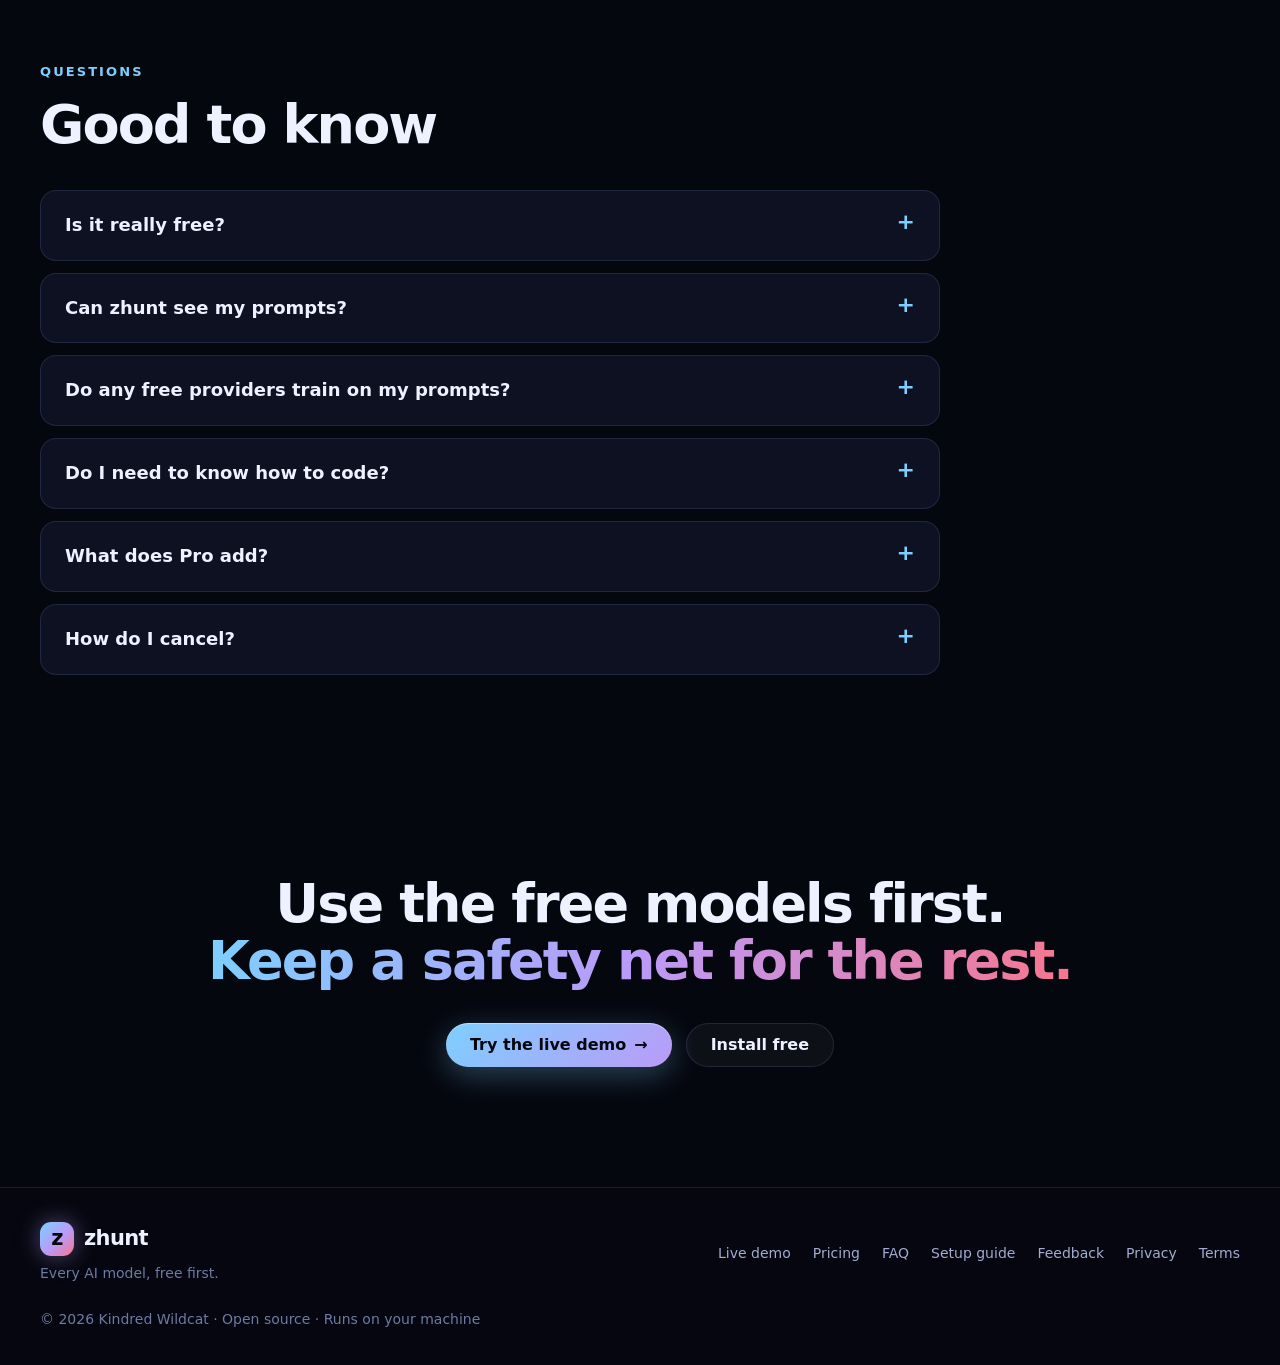
==== commit e2c960a5: "site: present zhunt as a free public pre-release Pro is not on sale until the licence service is con" ====
--- a/site/index.html
+++ b/site/index.html
@@ -26,7 +26,7 @@
     <main id="top">
       <section class="hero">
         <div class="hero-copy">
-          <p class="pill"><span class="dot"></span> Free-first AI workspace · open source</p>
+          <p class="pill"><span class="dot"></span> Public pre-release · free and open source</p>
           <h1>Every AI model.<br /><span class="gradient-text">Free first.</span></h1>
           <p class="lede">Zhunt answers with the best <strong>free</strong> AI model available right now and switches the instant one runs out, so you stop paying for tokens. Bots that work as a team, windows you can arrange, and nothing between you and the model.</p>
           <div class="hero-actions">
@@ -137,7 +137,7 @@
           <table>
             <thead><tr><th scope="col"><span class="sr-only">Feature</span></th><th scope="col" class="us">zhunt</th><th scope="col">Abacus ChatLLM</th><th scope="col">Poe</th><th scope="col">T3 Chat</th></tr></thead>
             <tbody>
-              <tr><th scope="row">Price</th><td class="us">Free · Pro $7/mo</td><td>$10–$20/mo</td><td>~$20/mo</td><td>~$8/mo</td></tr>
+              <tr><th scope="row">Price</th><td class="us">Free · Pro $7/mo (soon)</td><td>$10–$20/mo</td><td>~$20/mo</td><td>~$8/mo</td></tr>
               <tr><th scope="row">Useful free plan</th><td class="us yes">Yes</td><td class="no">No</td><td>Limited</td><td>Limited</td></tr>
               <tr><th scope="row">Uses free model tiers for you</th><td class="us yes">Yes, automatically</td><td class="no">No</td><td class="no">No</td><td class="no">No</td></tr>
               <tr><th scope="row">Runs on your computer</th><td class="us yes">Yes</td><td class="no">No</td><td class="no">No</td><td class="no">No</td></tr>
@@ -160,10 +160,10 @@
             <a class="btn btn-ghost" href="#install">Install free</a>
           </article>
           <article class="plan plan-pro">
-            <p class="plan-name">Pro <span class="tag">7-day free trial</span></p>
+            <p class="plan-name">Pro <span class="tag">Coming soon</span></p>
             <p class="plan-price">$7/mo <small>before applicable tax</small></p>
             <ul><li>Everything in Free</li><li>Live free-model list: newly verified free models every 12 hours</li><li>Scheduled email briefs: what needs you, with a one-tap next step, at the times you pick</li><li>Priority email support and help with your first setup</li><li>Premium models (Claude, GPT, Gemini Pro) when every free model is busy, on your own key, under a monthly cap you set</li></ul>
-            <a class="btn btn-glow" href="https://buy.stripe.com/28EdR883o8tSgfE2RncMM01" target="_blank" rel="noopener">Start 7-day trial</a>
+            <a class="btn btn-glow" href="mailto:kwokwingfoods@gmail.com?subject=%5Bzhunt%20Pro%5D%20waitlist">Join the Pro waitlist</a>
           </article>
           <article class="plan">
             <p class="plan-name">Cloud</p>
@@ -173,8 +173,8 @@
           </article>
         </div>
         <div class="checkout" id="checkout">
-          <p><strong>Checkout disclosure:</strong> $0 today · $7/month before applicable tax after the 7-day trial. Your card is required to prevent automated signups; you are not charged today. Unless cancelled, the subscription renews at $7/month before applicable tax; the exact total is shown at checkout. Cancel any time before renewal. Checkout is hosted by Stripe; zhunt never sees your card number. After checkout, run <code>zhunt licence activate</code> with the key you are given (checked offline). By starting the trial you agree to the <a href="terms.html">terms</a>; see the <a href="privacy.html">privacy policy</a>.</p>
-          <a class="btn btn-ghost btn-sm" href="https://buy.stripe.com/28EdR883o8tSgfE2RncMM01" target="_blank" rel="noopener">Start 7-day trial — $0 today</a>
+          <p><strong>Pre-release:</strong> everything in Free works today and stays free. Pro is not on sale yet; join the waitlist and we will email you once when it opens, with the 7-day free trial. The price shown may change before then. See the <a href="terms.html">terms</a> and <a href="privacy.html">privacy policy</a>.</p>
+          <a class="btn btn-ghost btn-sm" href="mailto:kwokwingfoods@gmail.com?subject=%5Bzhunt%20Pro%5D%20waitlist">Join the Pro waitlist</a>
         </div>
       </section>
 
@@ -196,7 +196,7 @@
         <p class="eyebrow">Questions</p>
         <h2 id="faq-title">Good to know</h2>
         <div class="faq-list">
-          <details><summary>Is it really free?</summary><p>Yes. Zhunt uses the free tiers that AI providers offer (Groq, Google, Cerebras and others) with your own free keys, and moves to the next one when a limit is reached. You only pay if you choose Pro and add a paid key for premium models.</p></details>
+          <details><summary>Is it really free?</summary><p>Yes. Zhunt uses the free tiers that AI providers offer (Groq, Google, Cerebras and others) and moves to the next one when a limit is reached. It answers with no keys at all; one free key makes it faster. Nothing costs money unless you later choose Pro and add a paid key for premium models.</p></details>
           <details><summary>Can zhunt see my prompts?</summary><p>No. Zhunt runs on your computer and sends each request directly to the provider it picks; there is no zhunt server in between. That provider receives your prompt under its own terms, as if you used it directly.</p></details>
           <details><summary>Do any free providers train on my prompts?</summary><p>Some free tiers say they may. Zhunt labels them and keeps them off unless you switch them on, which adds capacity (including a provider that needs no key at all).</p></details>
           <details><summary>Do I need to know how to code?</summary><p>No. You run one install command once; everything else happens in the app, including adding keys.</p></details>
@@ -216,7 +216,7 @@
 
     <footer class="footer">
       <div><a class="brand" href="#top"><span class="brand-mark" aria-hidden="true">z</span><span>zhunt</span></a><p>Every AI model, free first.</p></div>
-      <nav class="footer-links" aria-label="Footer"><a href="/demo/">Live demo</a><a href="#pricing">Pricing</a><a href="#faq">FAQ</a><a href="setup.html">Setup guide</a><a href="activate.html">Activate Pro</a><a href="mailto:kwokwingfoods@gmail.com?subject=Zhunt%20feedback">Feedback</a><a href="privacy.html">Privacy</a><a href="terms.html">Terms</a></nav>
+      <nav class="footer-links" aria-label="Footer"><a href="/demo/">Live demo</a><a href="#pricing">Pricing</a><a href="#faq">FAQ</a><a href="setup.html">Setup guide</a><a href="mailto:kwokwingfoods@gmail.com?subject=Zhunt%20feedback">Feedback</a><a href="privacy.html">Privacy</a><a href="terms.html">Terms</a></nav>
       <p class="footer-meta">© 2026 Kindred Wildcat · Open source · Runs on your machine</p>
     </footer>
   </body>
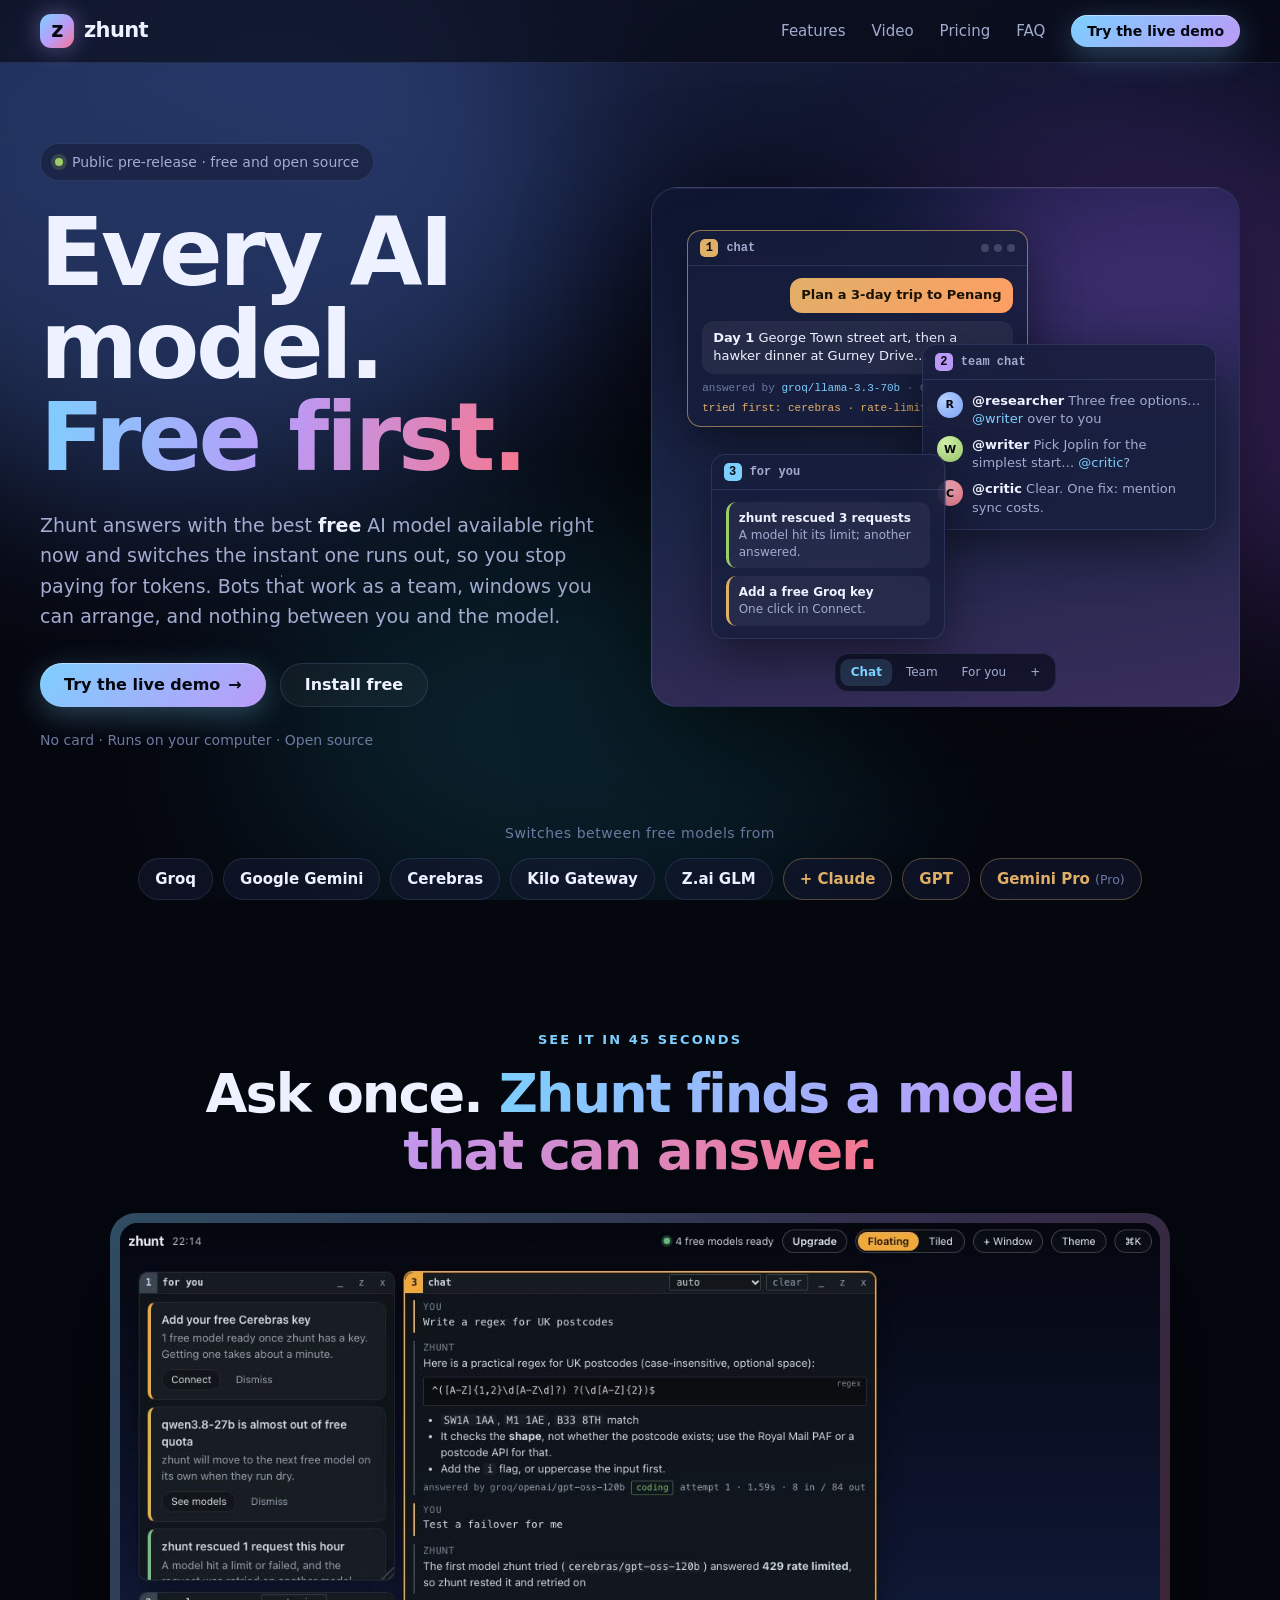
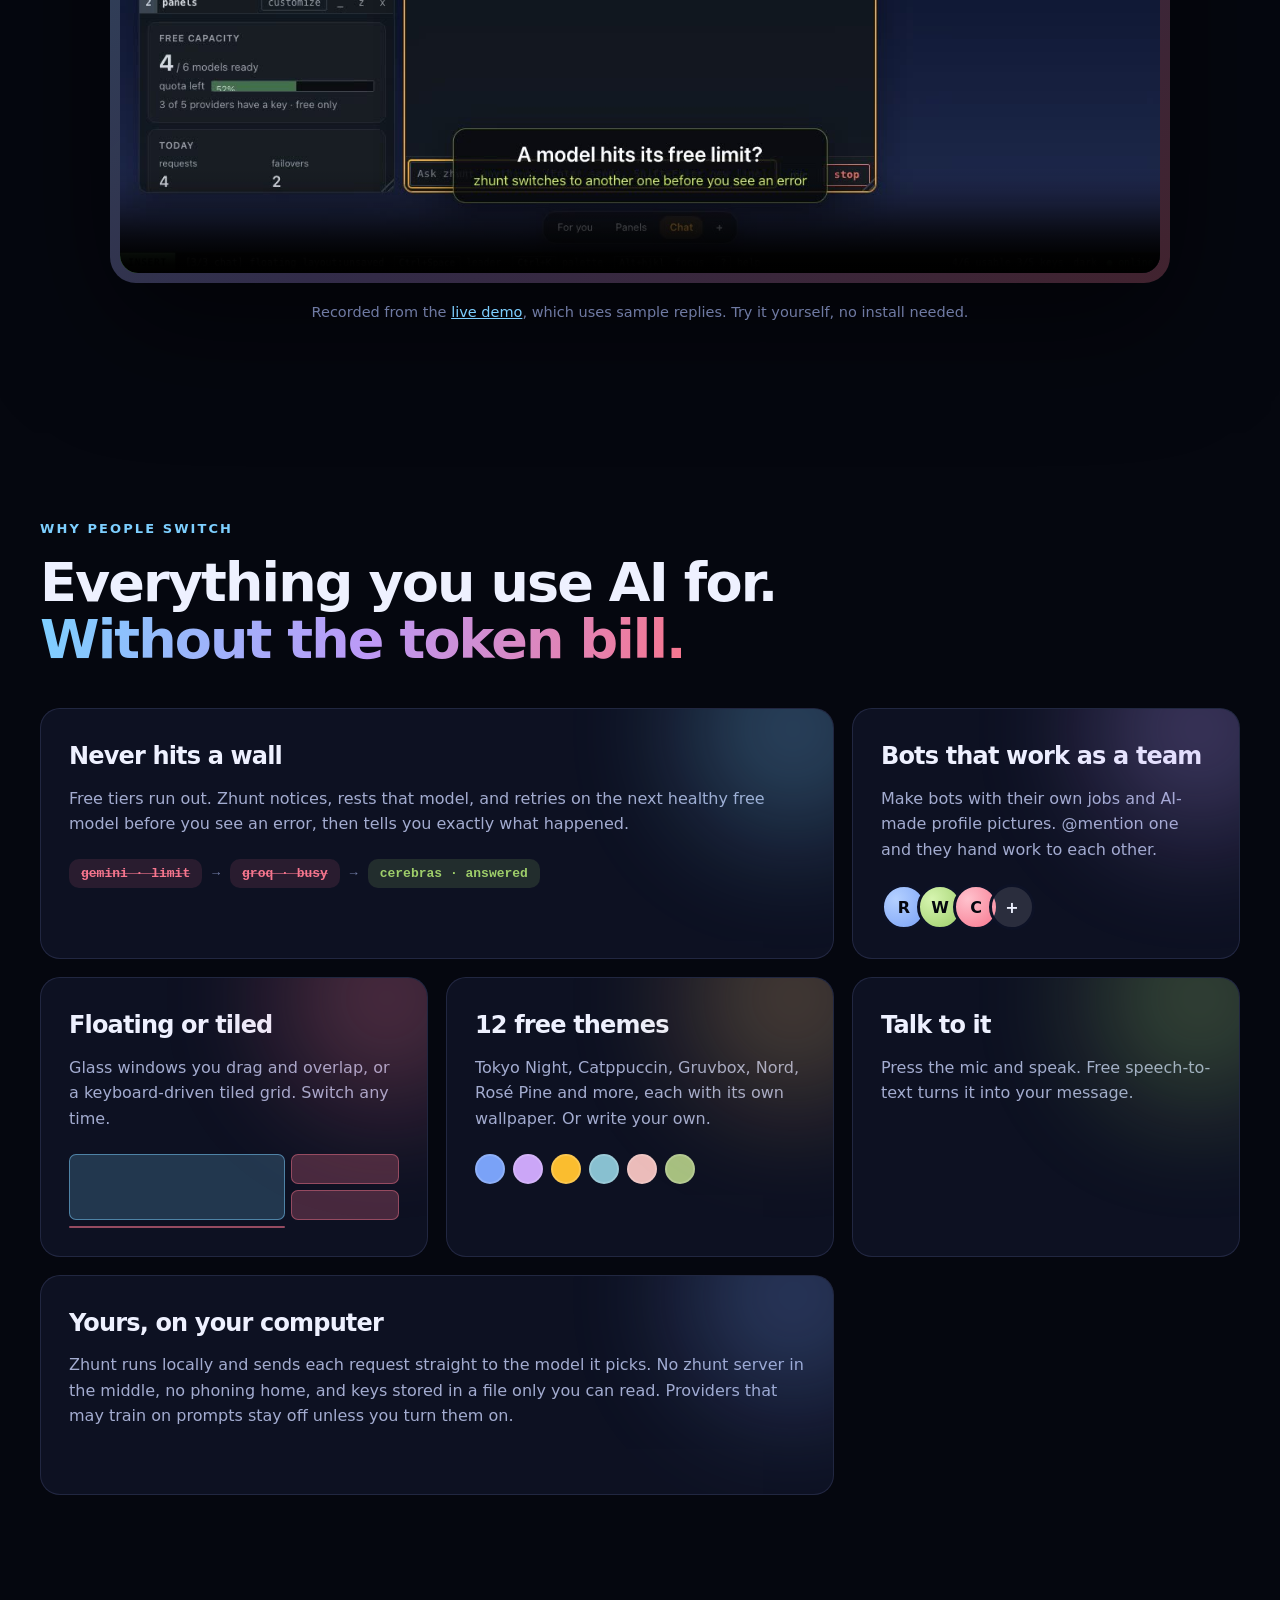
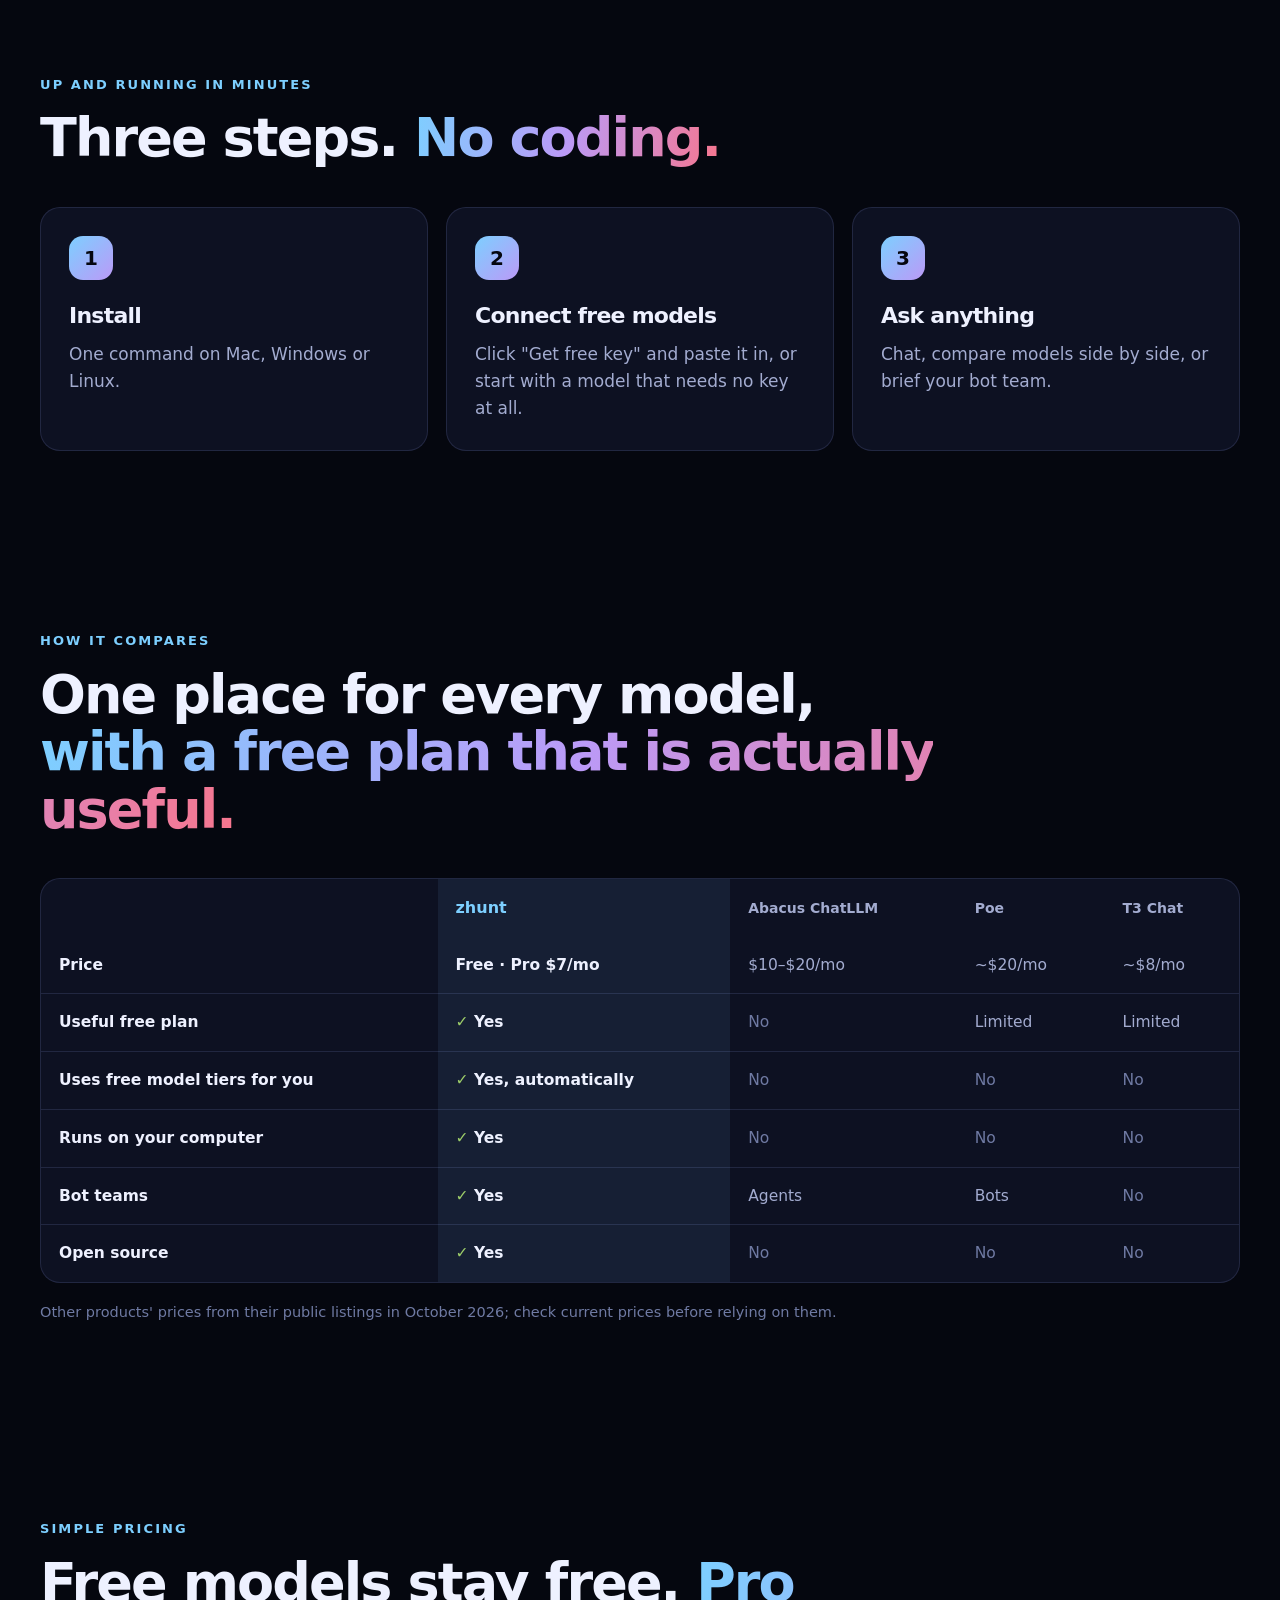
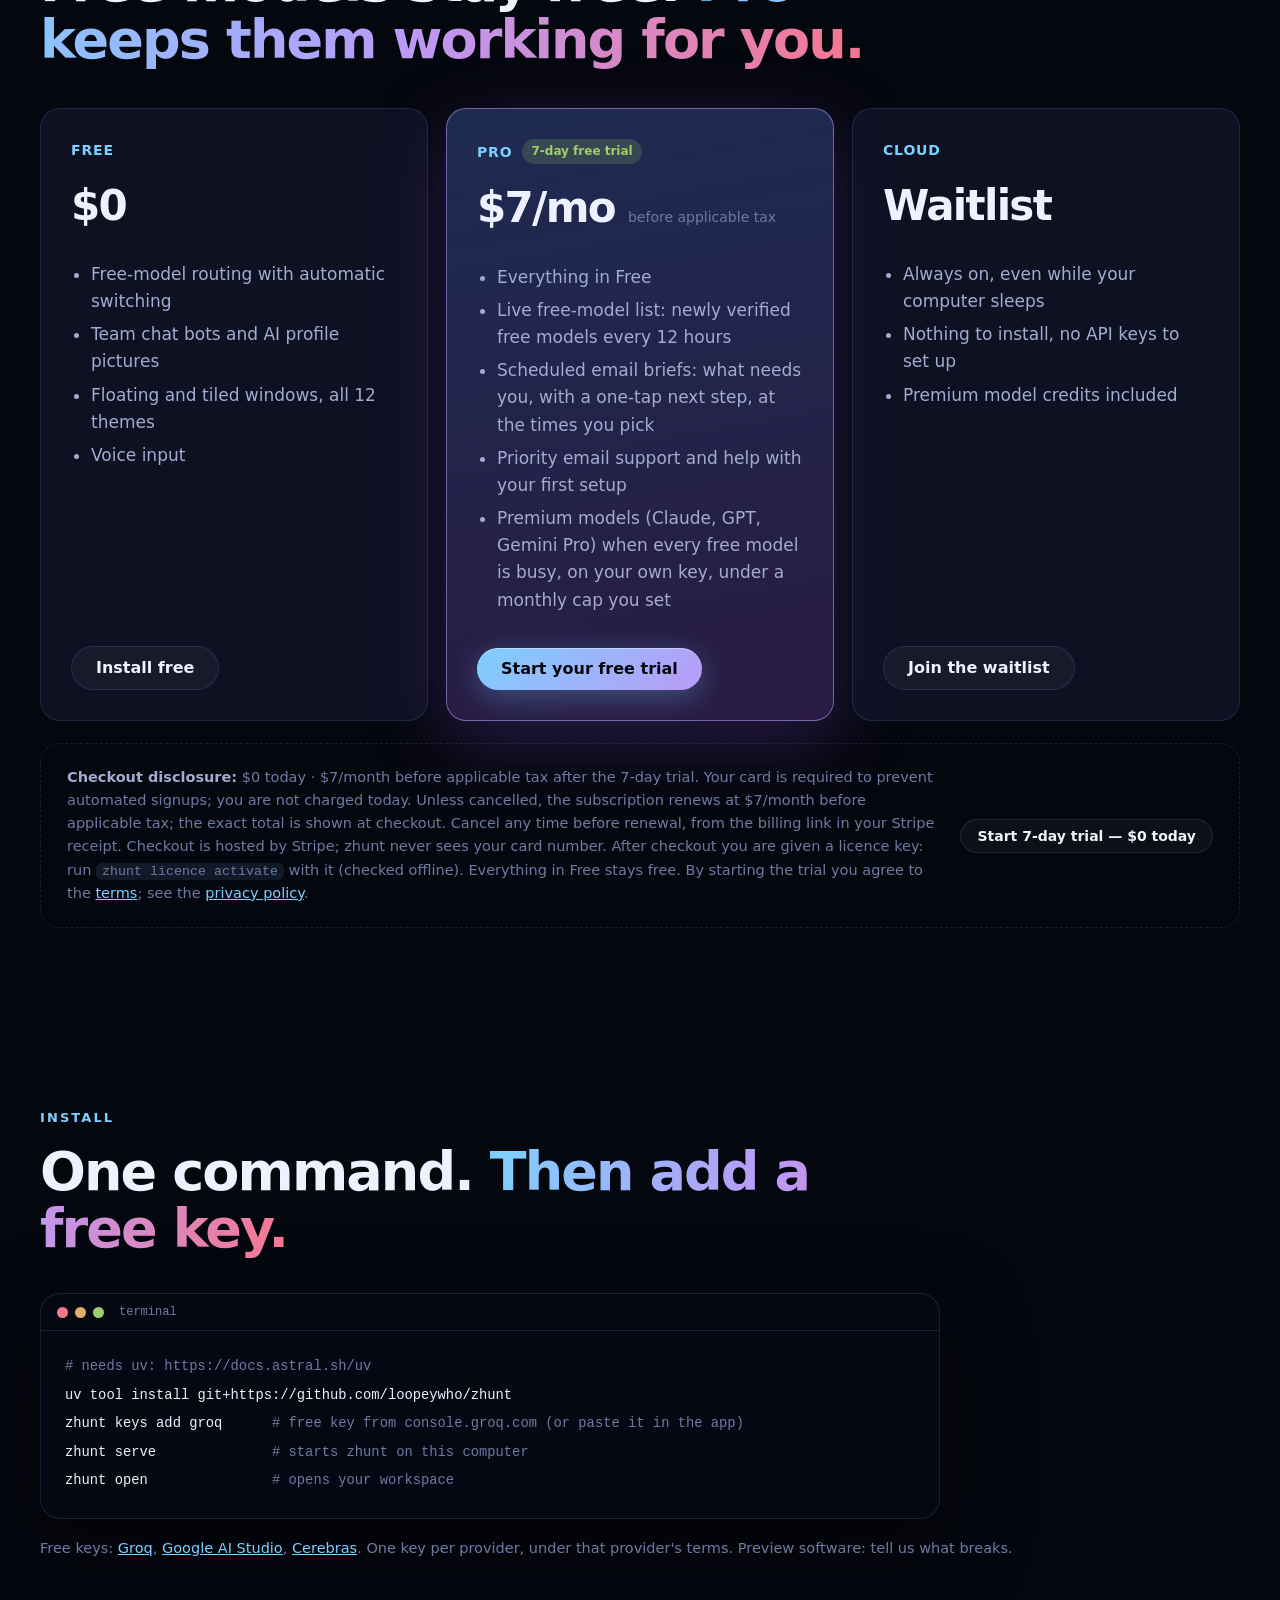
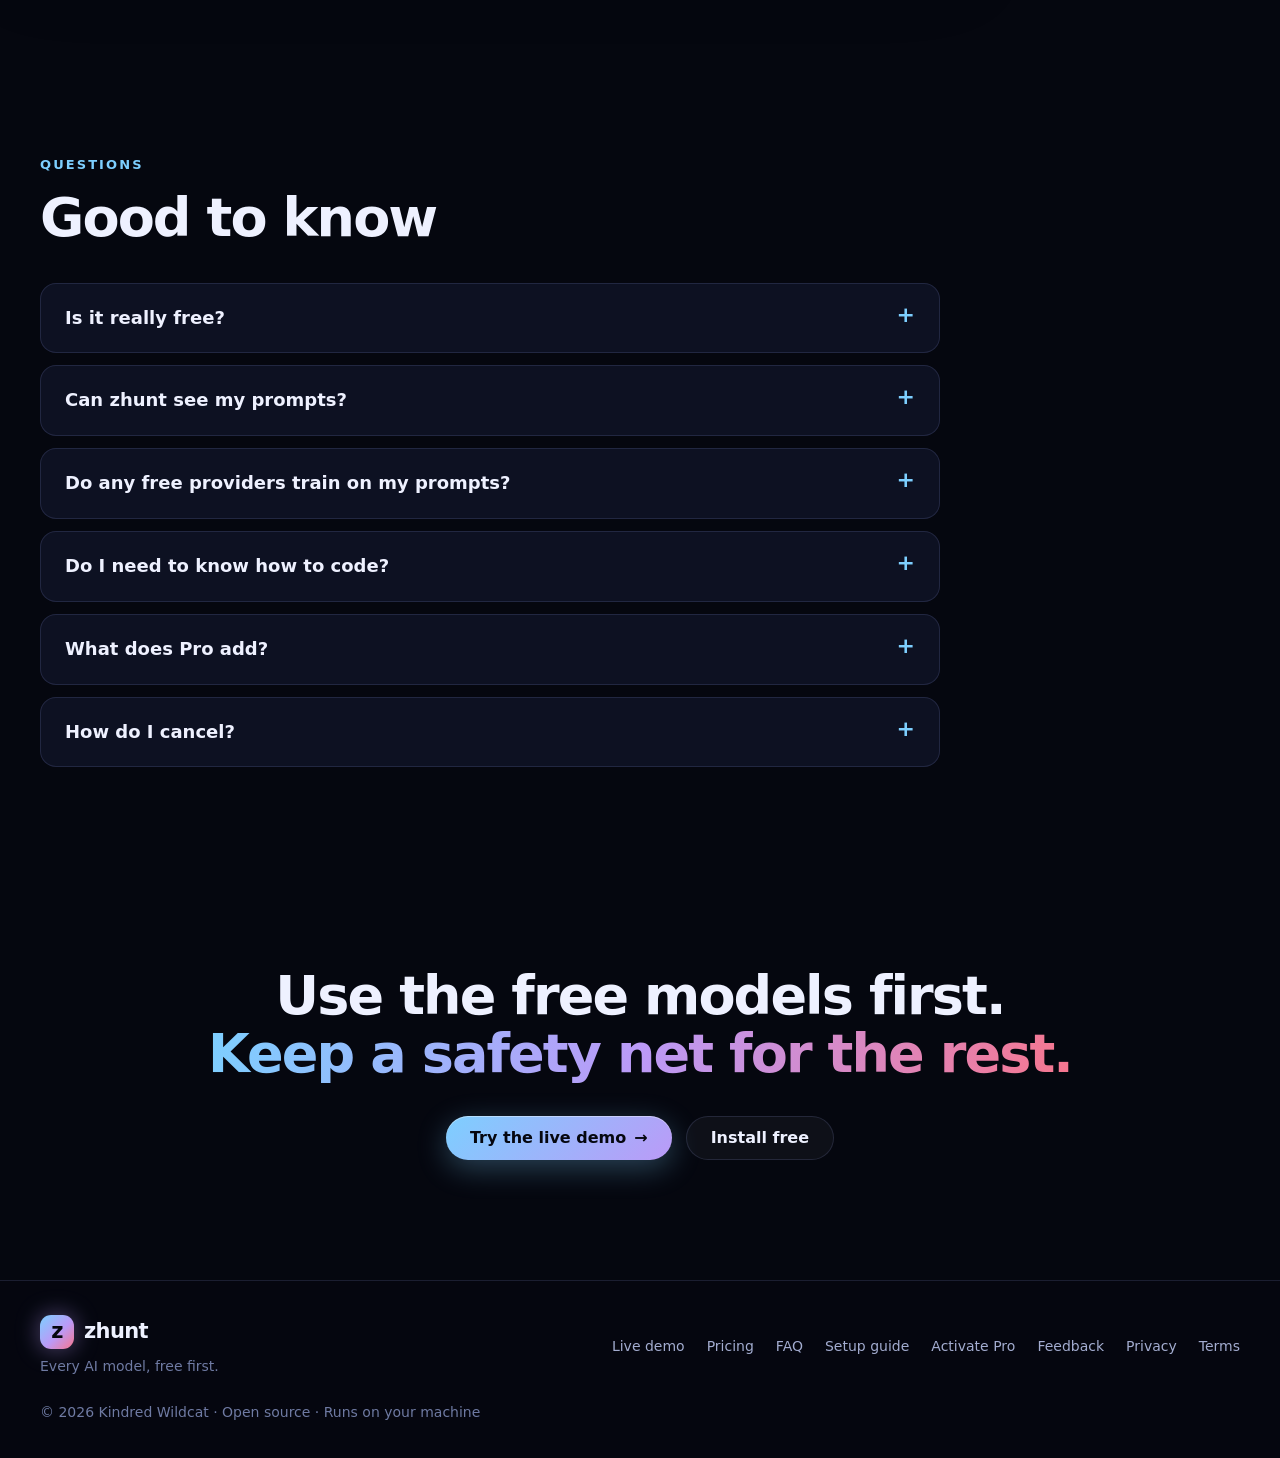
==== commit bc4d8eb2: "site: put Pro on sale with the Stripe free-trial link The licence function now works end to end agai" ====
--- a/site/index.html
+++ b/site/index.html
@@ -137,7 +137,7 @@
           <table>
             <thead><tr><th scope="col"><span class="sr-only">Feature</span></th><th scope="col" class="us">zhunt</th><th scope="col">Abacus ChatLLM</th><th scope="col">Poe</th><th scope="col">T3 Chat</th></tr></thead>
             <tbody>
-              <tr><th scope="row">Price</th><td class="us">Free · Pro $7/mo (soon)</td><td>$10–$20/mo</td><td>~$20/mo</td><td>~$8/mo</td></tr>
+              <tr><th scope="row">Price</th><td class="us">Free · Pro $7/mo</td><td>$10–$20/mo</td><td>~$20/mo</td><td>~$8/mo</td></tr>
               <tr><th scope="row">Useful free plan</th><td class="us yes">Yes</td><td class="no">No</td><td>Limited</td><td>Limited</td></tr>
               <tr><th scope="row">Uses free model tiers for you</th><td class="us yes">Yes, automatically</td><td class="no">No</td><td class="no">No</td><td class="no">No</td></tr>
               <tr><th scope="row">Runs on your computer</th><td class="us yes">Yes</td><td class="no">No</td><td class="no">No</td><td class="no">No</td></tr>
@@ -160,10 +160,10 @@
             <a class="btn btn-ghost" href="#install">Install free</a>
           </article>
           <article class="plan plan-pro">
-            <p class="plan-name">Pro <span class="tag">Coming soon</span></p>
+            <p class="plan-name">Pro <span class="tag">7-day free trial</span></p>
             <p class="plan-price">$7/mo <small>before applicable tax</small></p>
             <ul><li>Everything in Free</li><li>Live free-model list: newly verified free models every 12 hours</li><li>Scheduled email briefs: what needs you, with a one-tap next step, at the times you pick</li><li>Priority email support and help with your first setup</li><li>Premium models (Claude, GPT, Gemini Pro) when every free model is busy, on your own key, under a monthly cap you set</li></ul>
-            <a class="btn btn-glow" href="mailto:kwokwingfoods@gmail.com?subject=%5Bzhunt%20Pro%5D%20waitlist">Join the Pro waitlist</a>
+            <a class="btn btn-glow" href="https://buy.stripe.com/28EdR883o8tSgfE2RncMM01" target="_blank" rel="noopener">Start your free trial</a>
           </article>
           <article class="plan">
             <p class="plan-name">Cloud</p>
@@ -173,8 +173,8 @@
           </article>
         </div>
         <div class="checkout" id="checkout">
-          <p><strong>Pre-release:</strong> everything in Free works today and stays free. Pro is not on sale yet; join the waitlist and we will email you once when it opens, with the 7-day free trial. The price shown may change before then. See the <a href="terms.html">terms</a> and <a href="privacy.html">privacy policy</a>.</p>
-          <a class="btn btn-ghost btn-sm" href="mailto:kwokwingfoods@gmail.com?subject=%5Bzhunt%20Pro%5D%20waitlist">Join the Pro waitlist</a>
+          <p><strong>Checkout disclosure:</strong> $0 today · $7/month before applicable tax after the 7-day trial. Your card is required to prevent automated signups; you are not charged today. Unless cancelled, the subscription renews at $7/month before applicable tax; the exact total is shown at checkout. Cancel any time before renewal, from the billing link in your Stripe receipt. Checkout is hosted by Stripe; zhunt never sees your card number. After checkout you are given a licence key: run <code>zhunt licence activate</code> with it (checked offline). Everything in Free stays free. By starting the trial you agree to the <a href="terms.html">terms</a>; see the <a href="privacy.html">privacy policy</a>.</p>
+          <a class="btn btn-ghost btn-sm" href="https://buy.stripe.com/28EdR883o8tSgfE2RncMM01" target="_blank" rel="noopener">Start 7-day trial — $0 today</a>
         </div>
       </section>
 
@@ -216,7 +216,7 @@
 
     <footer class="footer">
       <div><a class="brand" href="#top"><span class="brand-mark" aria-hidden="true">z</span><span>zhunt</span></a><p>Every AI model, free first.</p></div>
-      <nav class="footer-links" aria-label="Footer"><a href="/demo/">Live demo</a><a href="#pricing">Pricing</a><a href="#faq">FAQ</a><a href="setup.html">Setup guide</a><a href="mailto:kwokwingfoods@gmail.com?subject=Zhunt%20feedback">Feedback</a><a href="privacy.html">Privacy</a><a href="terms.html">Terms</a></nav>
+      <nav class="footer-links" aria-label="Footer"><a href="/demo/">Live demo</a><a href="#pricing">Pricing</a><a href="#faq">FAQ</a><a href="setup.html">Setup guide</a><a href="activate.html">Activate Pro</a><a href="mailto:kwokwingfoods@gmail.com?subject=Zhunt%20feedback">Feedback</a><a href="privacy.html">Privacy</a><a href="terms.html">Terms</a></nav>
       <p class="footer-meta">© 2026 Kindred Wildcat · Open source · Runs on your machine</p>
     </footer>
   </body>
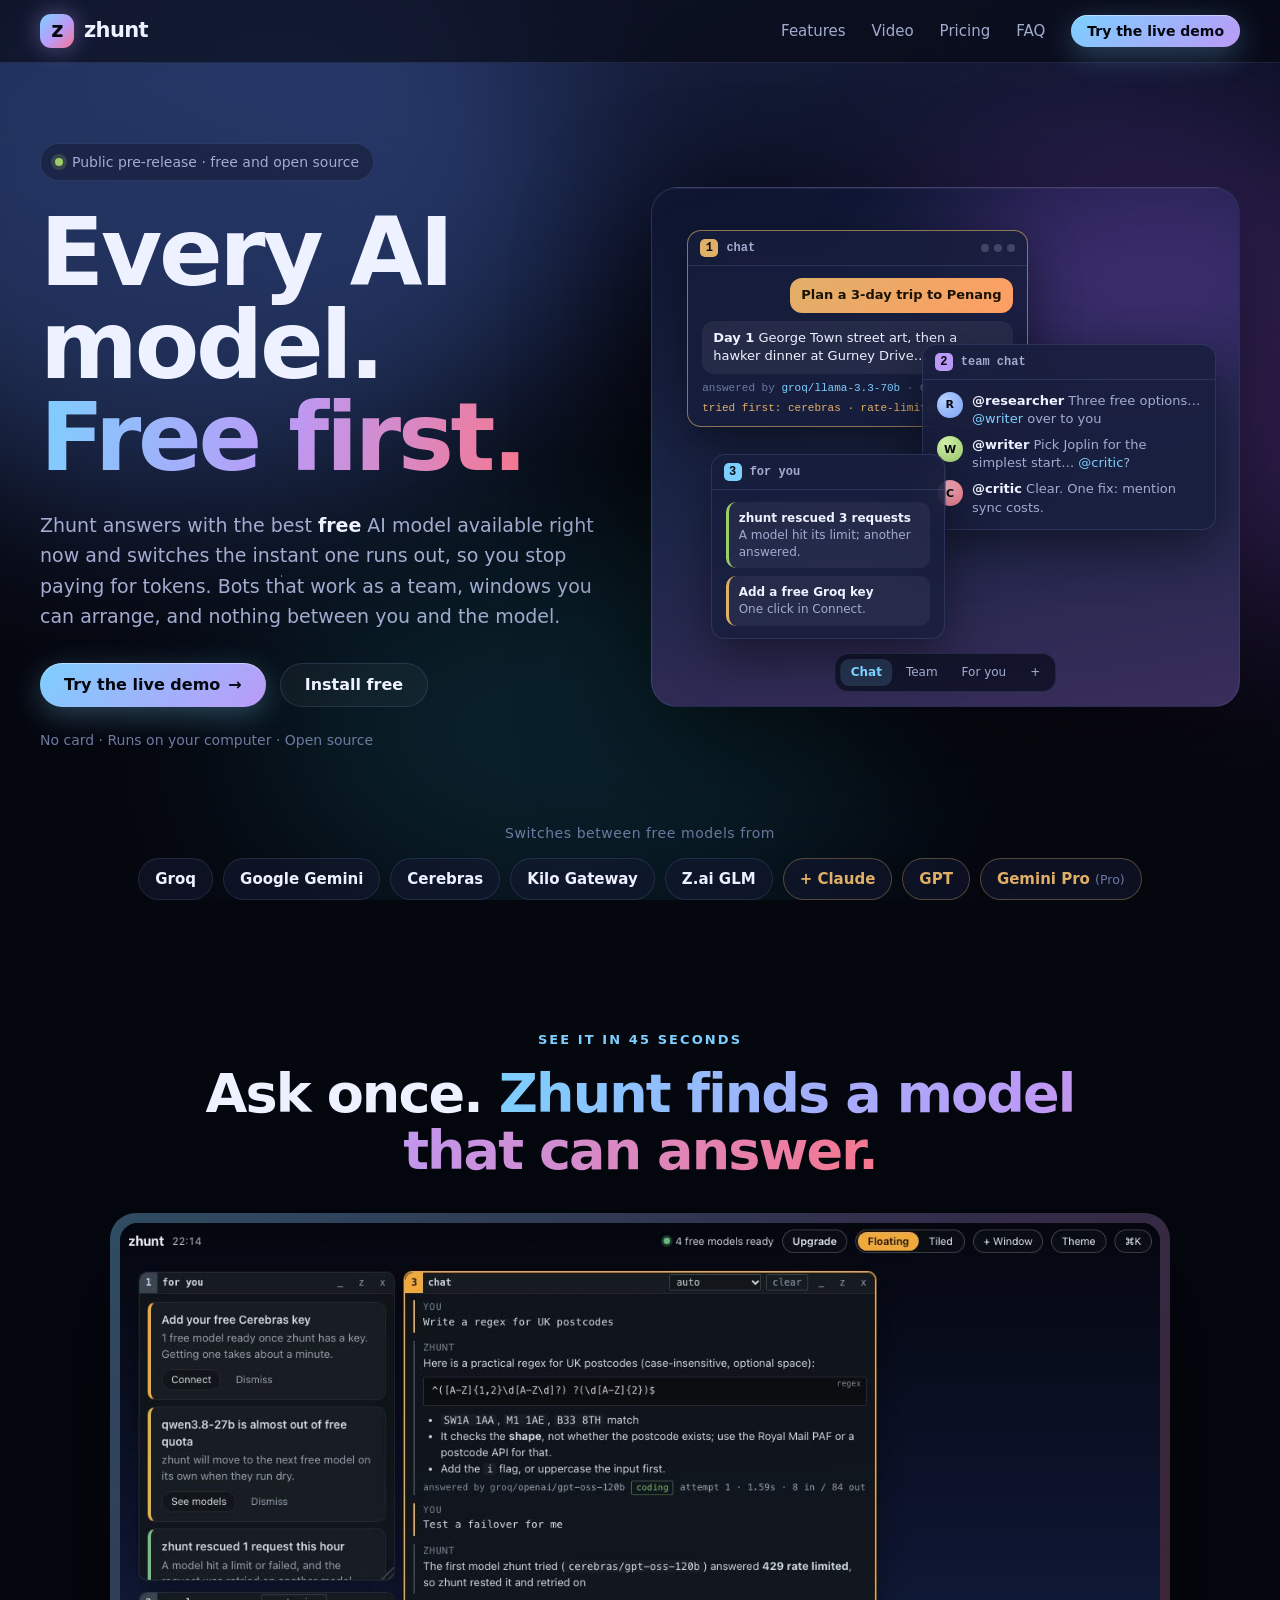
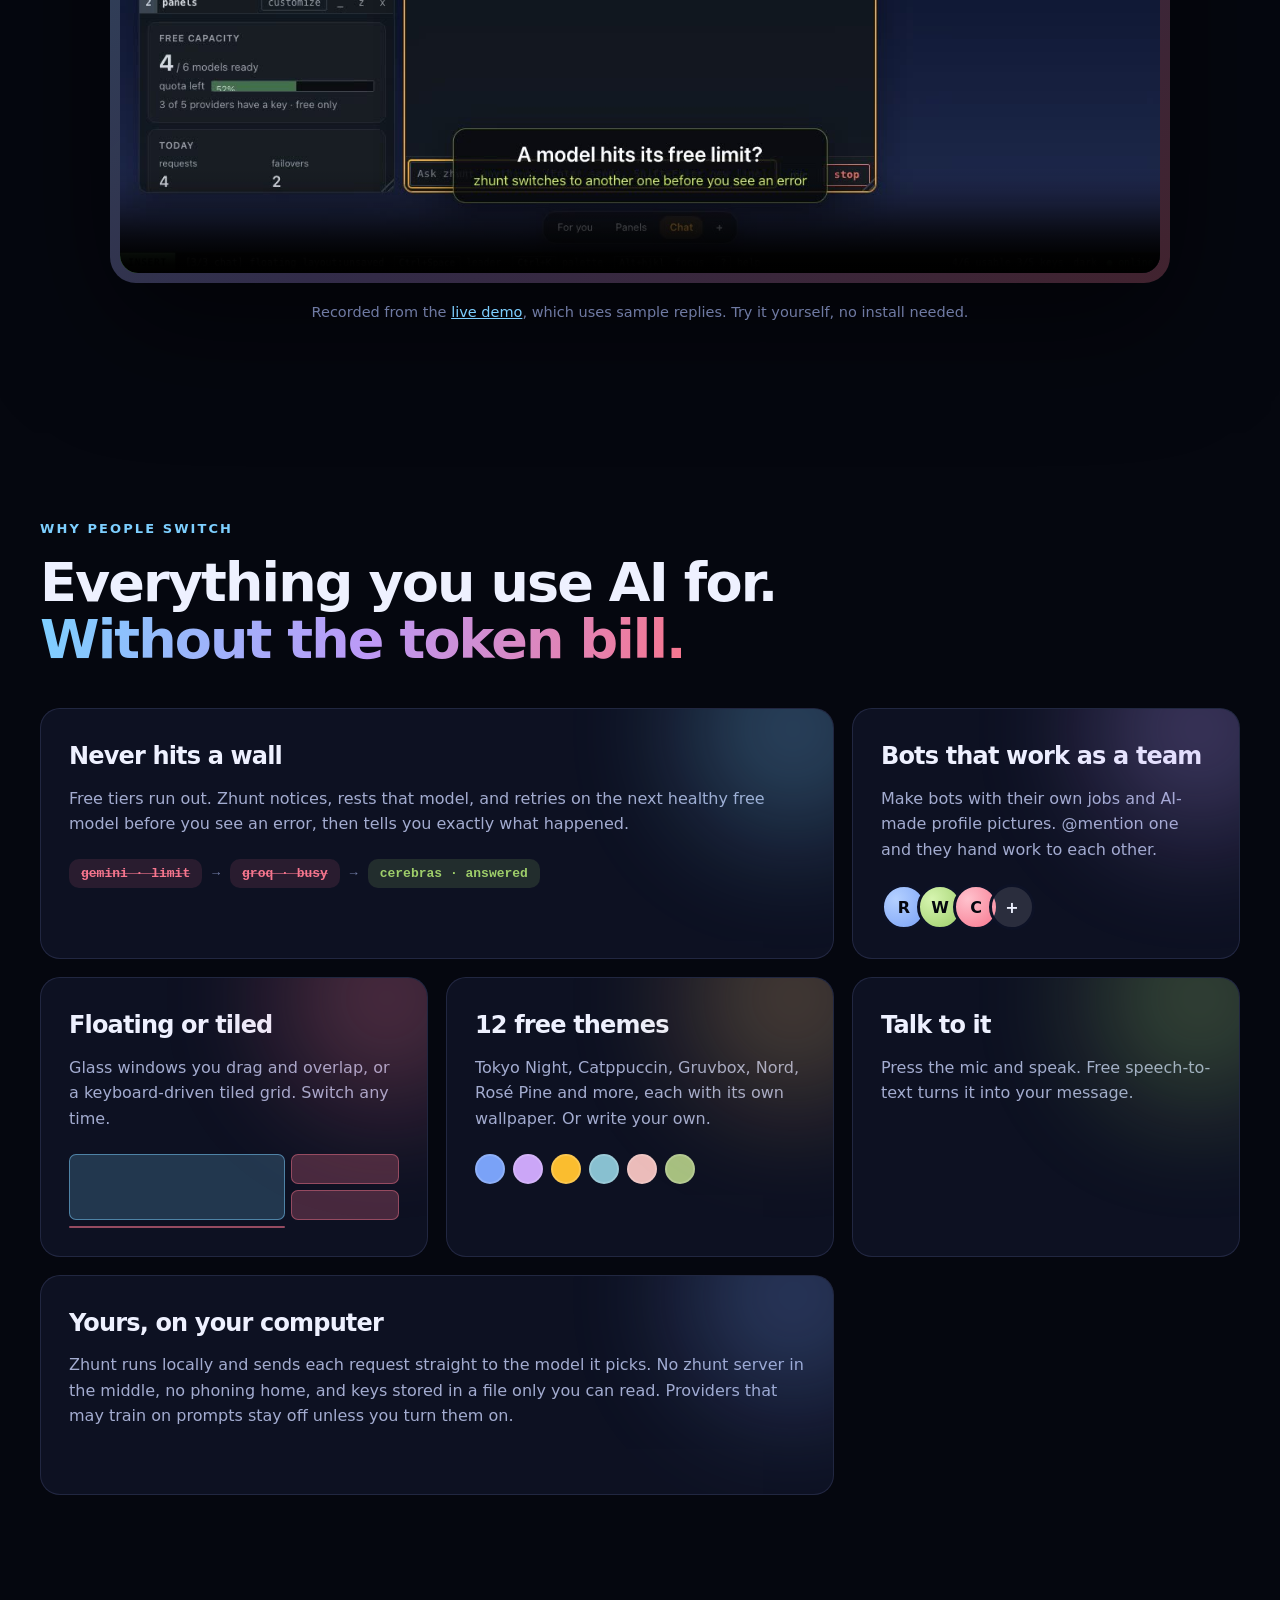
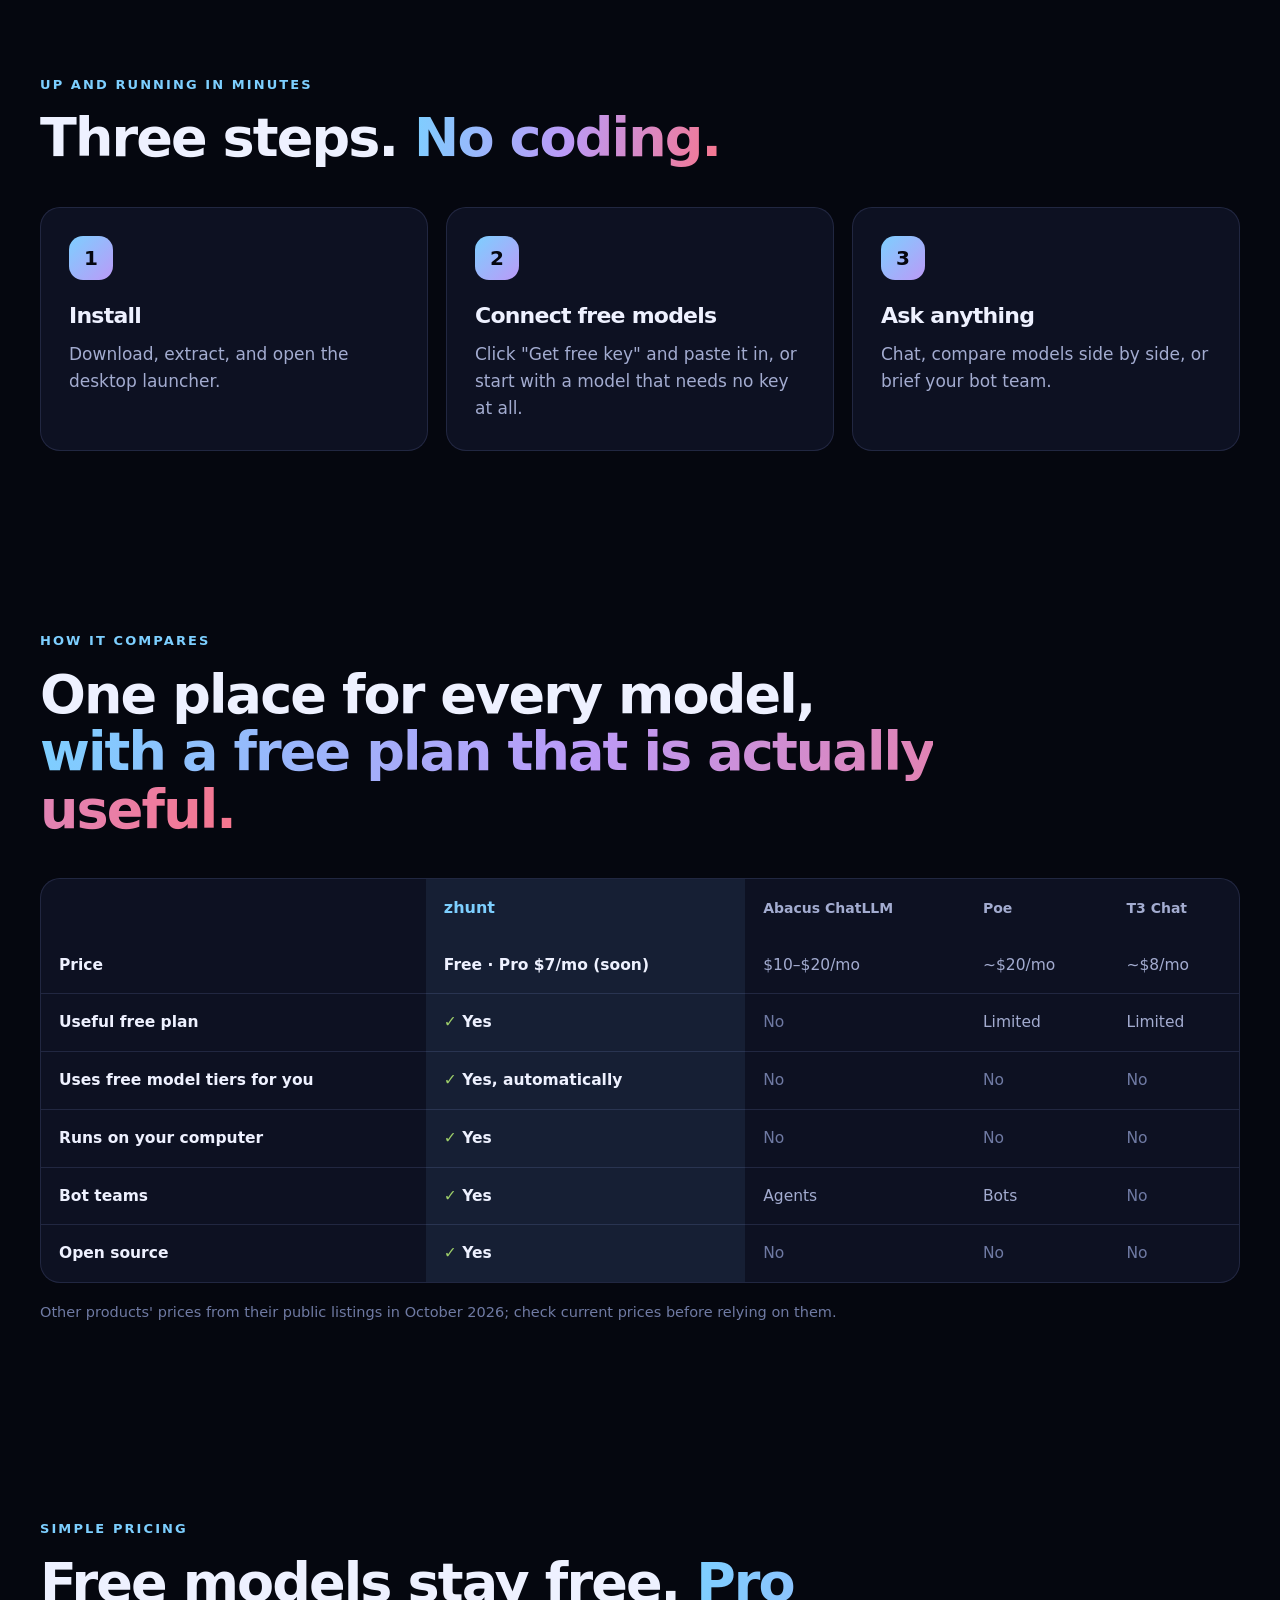
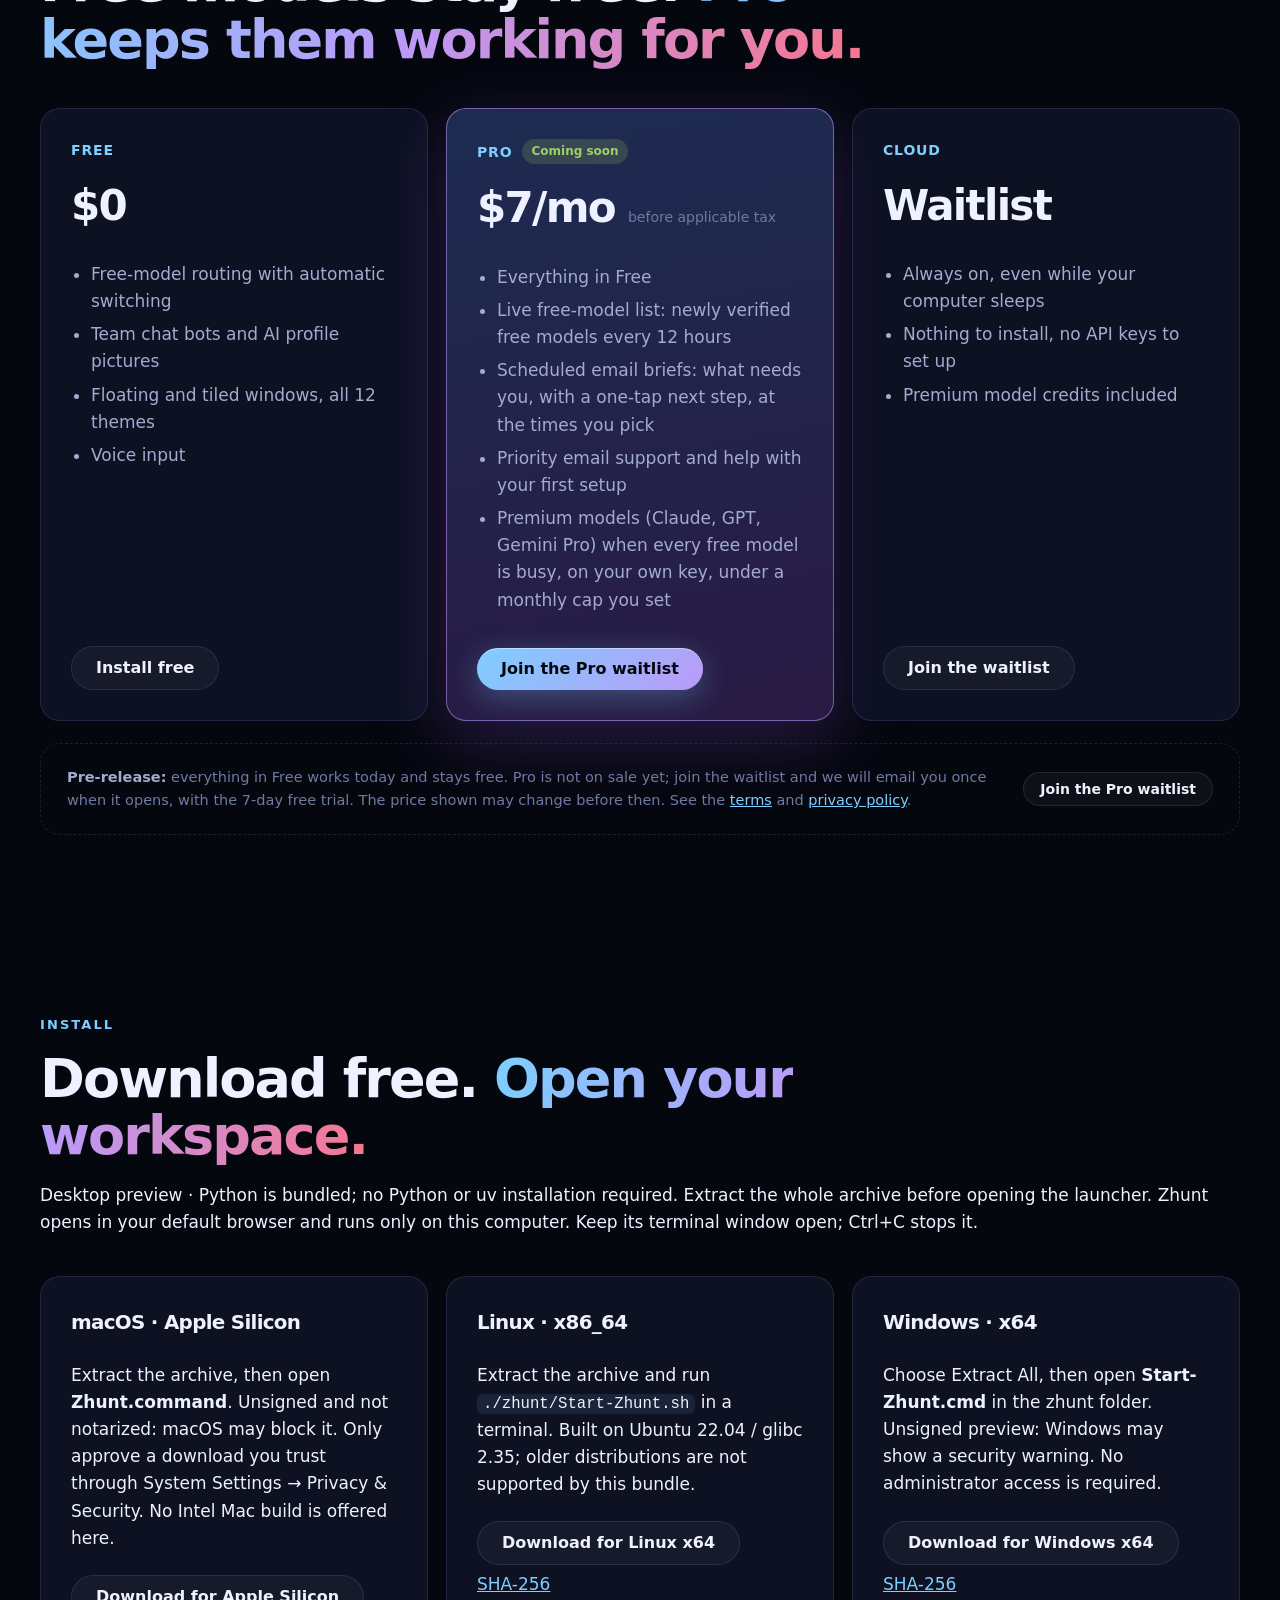
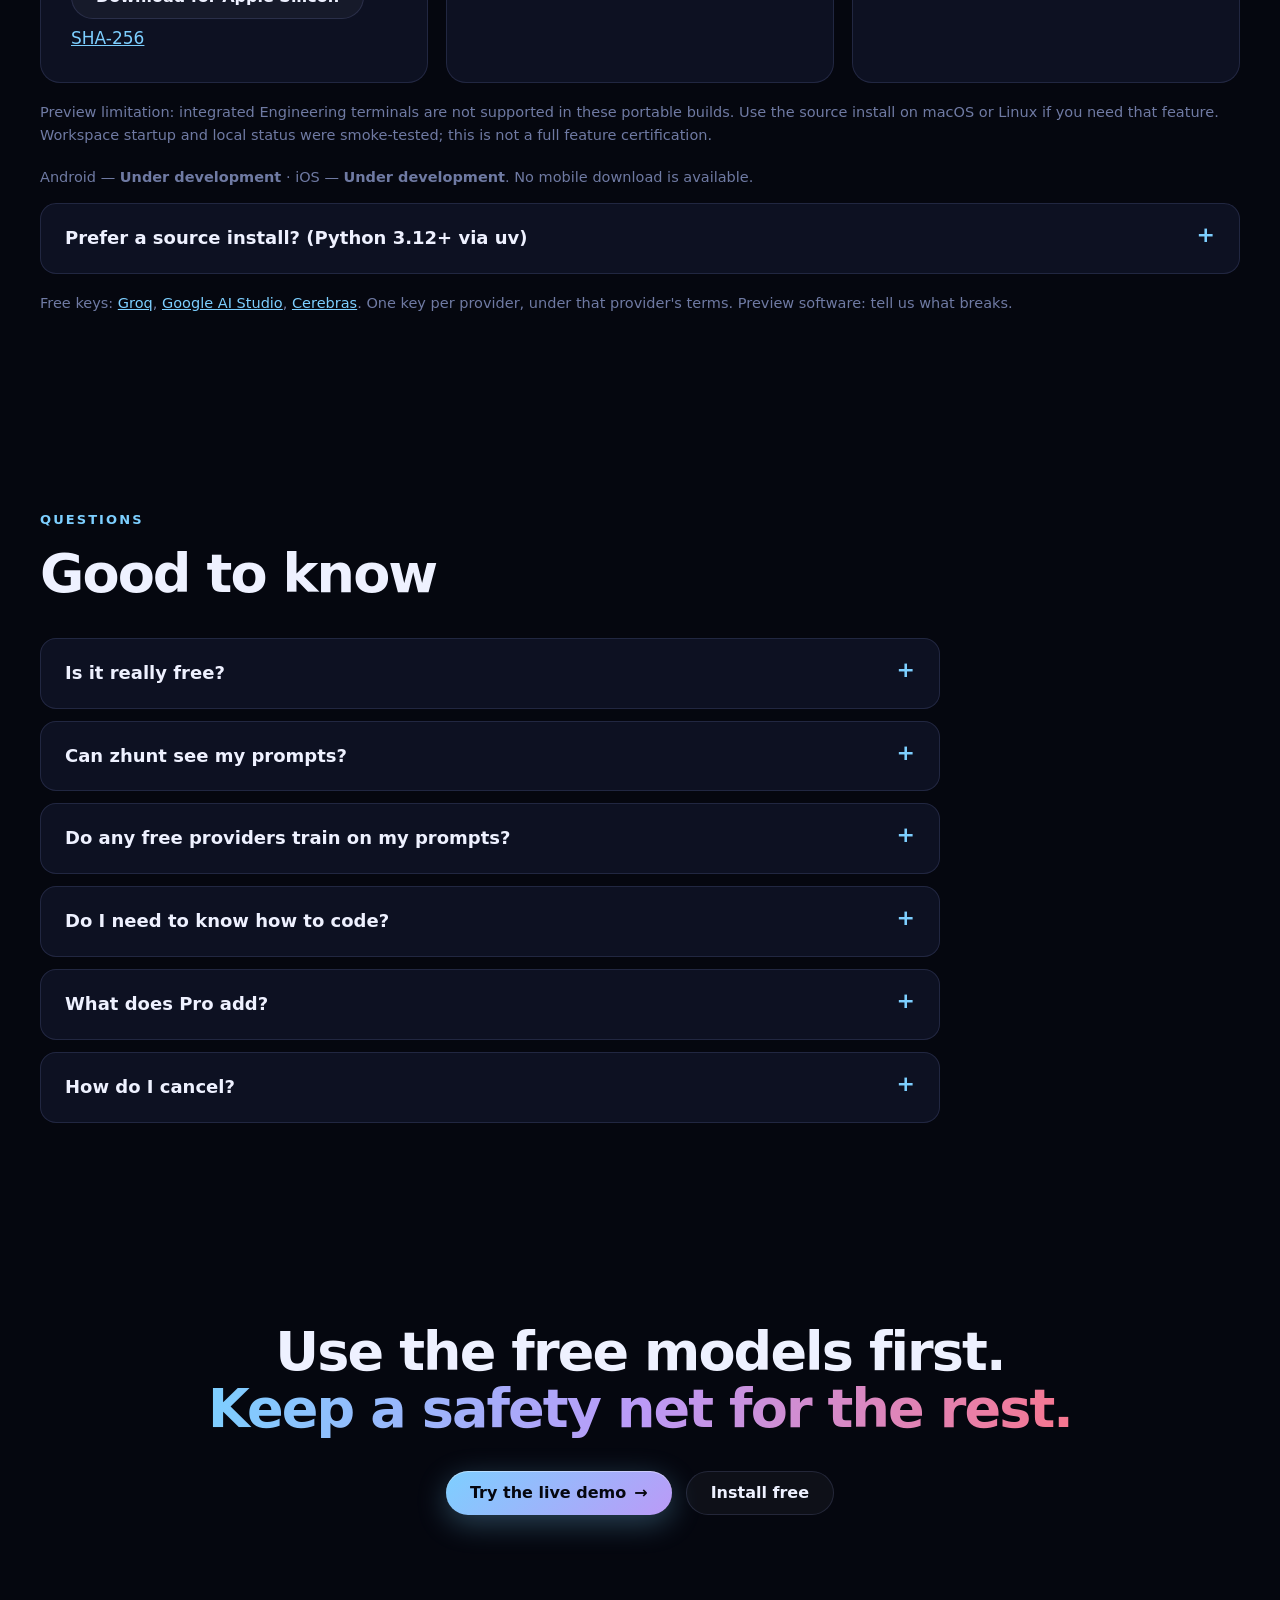
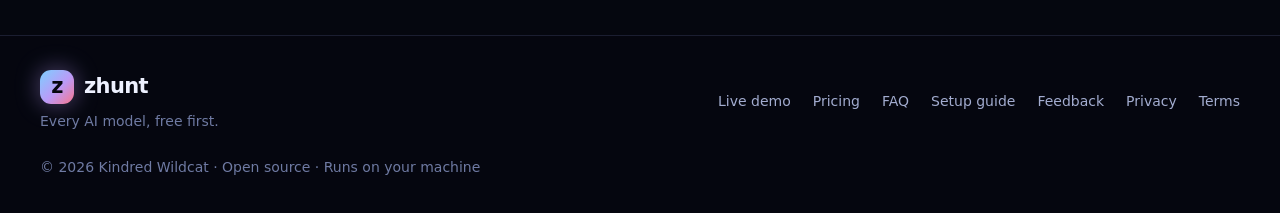
==== commit 4470bc6e: "fix: build verified portable desktop launches and real download journey" ====
--- a/site/index.html
+++ b/site/index.html
@@ -124,7 +124,7 @@
         <p class="eyebrow">Up and running in minutes</p>
         <h2 id="steps-title">Three steps. <span class="gradient-text">No coding.</span></h2>
         <ol class="step-list">
-          <li><span class="num">1</span><h3>Install</h3><p>One command on Mac, Windows or Linux.</p></li>
+          <li><span class="num">1</span><h3>Install</h3><p>Download, extract, and open the desktop launcher.</p></li>
           <li><span class="num">2</span><h3>Connect free models</h3><p>Click "Get free key" and paste it in, or start with a model that needs no key at all.</p></li>
           <li><span class="num">3</span><h3>Ask anything</h3><p>Chat, compare models side by side, or brief your bot team.</p></li>
         </ol>
@@ -137,7 +137,7 @@
           <table>
             <thead><tr><th scope="col"><span class="sr-only">Feature</span></th><th scope="col" class="us">zhunt</th><th scope="col">Abacus ChatLLM</th><th scope="col">Poe</th><th scope="col">T3 Chat</th></tr></thead>
             <tbody>
-              <tr><th scope="row">Price</th><td class="us">Free · Pro $7/mo</td><td>$10–$20/mo</td><td>~$20/mo</td><td>~$8/mo</td></tr>
+              <tr><th scope="row">Price</th><td class="us">Free · Pro $7/mo (soon)</td><td>$10–$20/mo</td><td>~$20/mo</td><td>~$8/mo</td></tr>
               <tr><th scope="row">Useful free plan</th><td class="us yes">Yes</td><td class="no">No</td><td>Limited</td><td>Limited</td></tr>
               <tr><th scope="row">Uses free model tiers for you</th><td class="us yes">Yes, automatically</td><td class="no">No</td><td class="no">No</td><td class="no">No</td></tr>
               <tr><th scope="row">Runs on your computer</th><td class="us yes">Yes</td><td class="no">No</td><td class="no">No</td><td class="no">No</td></tr>
@@ -160,10 +160,10 @@
             <a class="btn btn-ghost" href="#install">Install free</a>
           </article>
           <article class="plan plan-pro">
-            <p class="plan-name">Pro <span class="tag">7-day free trial</span></p>
+            <p class="plan-name">Pro <span class="tag">Coming soon</span></p>
             <p class="plan-price">$7/mo <small>before applicable tax</small></p>
             <ul><li>Everything in Free</li><li>Live free-model list: newly verified free models every 12 hours</li><li>Scheduled email briefs: what needs you, with a one-tap next step, at the times you pick</li><li>Priority email support and help with your first setup</li><li>Premium models (Claude, GPT, Gemini Pro) when every free model is busy, on your own key, under a monthly cap you set</li></ul>
-            <a class="btn btn-glow" href="https://buy.stripe.com/28EdR883o8tSgfE2RncMM01" target="_blank" rel="noopener">Start your free trial</a>
+            <a class="btn btn-glow" href="mailto:kwokwingfoods@gmail.com?subject=%5Bzhunt%20Pro%5D%20waitlist">Join the Pro waitlist</a>
           </article>
           <article class="plan">
             <p class="plan-name">Cloud</p>
@@ -173,22 +173,32 @@
           </article>
         </div>
         <div class="checkout" id="checkout">
-          <p><strong>Checkout disclosure:</strong> $0 today · $7/month before applicable tax after the 7-day trial. Your card is required to prevent automated signups; you are not charged today. Unless cancelled, the subscription renews at $7/month before applicable tax; the exact total is shown at checkout. Cancel any time before renewal, from the billing link in your Stripe receipt. Checkout is hosted by Stripe; zhunt never sees your card number. After checkout you are given a licence key: run <code>zhunt licence activate</code> with it (checked offline). Everything in Free stays free. By starting the trial you agree to the <a href="terms.html">terms</a>; see the <a href="privacy.html">privacy policy</a>.</p>
-          <a class="btn btn-ghost btn-sm" href="https://buy.stripe.com/28EdR883o8tSgfE2RncMM01" target="_blank" rel="noopener">Start 7-day trial — $0 today</a>
+          <p><strong>Pre-release:</strong> everything in Free works today and stays free. Pro is not on sale yet; join the waitlist and we will email you once when it opens, with the 7-day free trial. The price shown may change before then. See the <a href="terms.html">terms</a> and <a href="privacy.html">privacy policy</a>.</p>
+          <a class="btn btn-ghost btn-sm" href="mailto:kwokwingfoods@gmail.com?subject=%5Bzhunt%20Pro%5D%20waitlist">Join the Pro waitlist</a>
         </div>
       </section>
 
       <section class="install" id="install" aria-labelledby="install-title">
         <p class="eyebrow">Install</p>
-        <h2 id="install-title">One command. <span class="gradient-text">Then add a free key.</span></h2>
+        <h2 id="install-title">Download free. <span class="gradient-text">Open your workspace.</span></h2>
+        <p>Desktop preview · Python is bundled; no Python or uv installation required. Extract the whole archive before opening the launcher. Zhunt opens in your default browser and runs only on this computer. Keep its terminal window open; Ctrl+C stops it.</p>
+        <div class="plans">
+          <article class="plan"><h3>macOS · Apple Silicon</h3><p>Extract the archive, then open <strong>Zhunt.command</strong>. Unsigned and not notarized: macOS may block it. Only approve a download you trust through System Settings → Privacy &amp; Security. No Intel Mac build is offered here.</p><a class="btn btn-ghost" href="downloads/Zhunt-Portable-macos-arm64.tar.gz">Download for Apple Silicon</a> <a href="downloads/Zhunt-Portable-macos-arm64.tar.gz.sha256">SHA-256</a></article>
+          <article class="plan"><h3>Linux · x86_64</h3><p>Extract the archive and run <code>./zhunt/Start-Zhunt.sh</code> in a terminal. Built on Ubuntu 22.04 / glibc 2.35; older distributions are not supported by this bundle.</p><a class="btn btn-ghost" href="downloads/Zhunt-Setup-linux-x64.tar.gz">Download for Linux x64</a> <a href="downloads/Zhunt-Setup-linux-x64.tar.gz.sha256">SHA-256</a></article>
+          <article class="plan"><h3>Windows · x64</h3><p>Choose Extract All, then open <strong>Start-Zhunt.cmd</strong> in the zhunt folder. Unsigned preview: Windows may show a security warning. No administrator access is required.</p><a class="btn btn-ghost" href="downloads/Zhunt-Portable-win-x64.zip">Download for Windows x64</a> <a href="downloads/Zhunt-Portable-win-x64.zip.sha256">SHA-256</a></article>
+        </div>
+        <p class="note">Preview limitation: integrated Engineering terminals are not supported in these portable builds. Use the source install on macOS or Linux if you need that feature. Workspace startup and local status were smoke-tested; this is not a full feature certification.</p>
+        <p class="note">Android — <strong>Under development</strong> · iOS — <strong>Under development</strong>. No mobile download is available.</p>
+        <details><summary>Prefer a source install? (Python 3.12+ via uv)</summary>
         <div class="terminal">
           <div class="term-head"><i></i><i></i><i></i><span>terminal</span></div>
 <pre><code><span class="c"># needs uv: https://docs.astral.sh/uv</span>
 uv tool install git+https://github.com/loopeywho/zhunt
 zhunt keys add groq      <span class="c"># free key from console.groq.com (or paste it in the app)</span>
 zhunt serve              <span class="c"># starts zhunt on this computer</span>
-zhunt open               <span class="c"># opens your workspace</span></code></pre>
-        </div>
+zhunt open               <span class="c"># run in a second terminal to open your workspace</span></code></pre>
+        </div>
+        </details>
         <p class="note">Free keys: <a href="https://console.groq.com/keys" target="_blank" rel="noopener">Groq</a>, <a href="https://aistudio.google.com/apikey" target="_blank" rel="noopener">Google AI Studio</a>, <a href="https://cloud.cerebras.ai" target="_blank" rel="noopener">Cerebras</a>. One key per provider, under that provider's terms. Preview software: tell us what breaks.</p>
       </section>
 
@@ -199,7 +209,7 @@
           <details><summary>Is it really free?</summary><p>Yes. Zhunt uses the free tiers that AI providers offer (Groq, Google, Cerebras and others) and moves to the next one when a limit is reached. It answers with no keys at all; one free key makes it faster. Nothing costs money unless you later choose Pro and add a paid key for premium models.</p></details>
           <details><summary>Can zhunt see my prompts?</summary><p>No. Zhunt runs on your computer and sends each request directly to the provider it picks; there is no zhunt server in between. That provider receives your prompt under its own terms, as if you used it directly.</p></details>
           <details><summary>Do any free providers train on my prompts?</summary><p>Some free tiers say they may. Zhunt labels them and keeps them off unless you switch them on, which adds capacity (including a provider that needs no key at all).</p></details>
-          <details><summary>Do I need to know how to code?</summary><p>No. You run one install command once; everything else happens in the app, including adding keys.</p></details>
+          <details><summary>Do I need to know how to code?</summary><p>No. Download the archive for your computer, extract it, and open the launcher. Keep the terminal window open while using Zhunt. Add provider keys in the app.</p></details>
           <details><summary>What does Pro add?</summary><p>When every free model is busy, Pro steps up to a premium model (Claude, GPT or Gemini Pro) using your own paid key, under a monthly spending cap you choose. Everything else is free.</p></details>
           <details><summary>How do I cancel?</summary><p>Any time before renewal, from the billing link in your Stripe receipt. Pro keeps working to the end of the paid period, and the free version keeps working after that.</p></details>
         </div>
@@ -216,7 +226,7 @@
 
     <footer class="footer">
       <div><a class="brand" href="#top"><span class="brand-mark" aria-hidden="true">z</span><span>zhunt</span></a><p>Every AI model, free first.</p></div>
-      <nav class="footer-links" aria-label="Footer"><a href="/demo/">Live demo</a><a href="#pricing">Pricing</a><a href="#faq">FAQ</a><a href="setup.html">Setup guide</a><a href="activate.html">Activate Pro</a><a href="mailto:kwokwingfoods@gmail.com?subject=Zhunt%20feedback">Feedback</a><a href="privacy.html">Privacy</a><a href="terms.html">Terms</a></nav>
+      <nav class="footer-links" aria-label="Footer"><a href="/demo/">Live demo</a><a href="#pricing">Pricing</a><a href="#faq">FAQ</a><a href="setup.html">Setup guide</a><a href="mailto:kwokwingfoods@gmail.com?subject=Zhunt%20feedback">Feedback</a><a href="privacy.html">Privacy</a><a href="terms.html">Terms</a></nav>
       <p class="footer-meta">© 2026 Kindred Wildcat · Open source · Runs on your machine</p>
     </footer>
   </body>
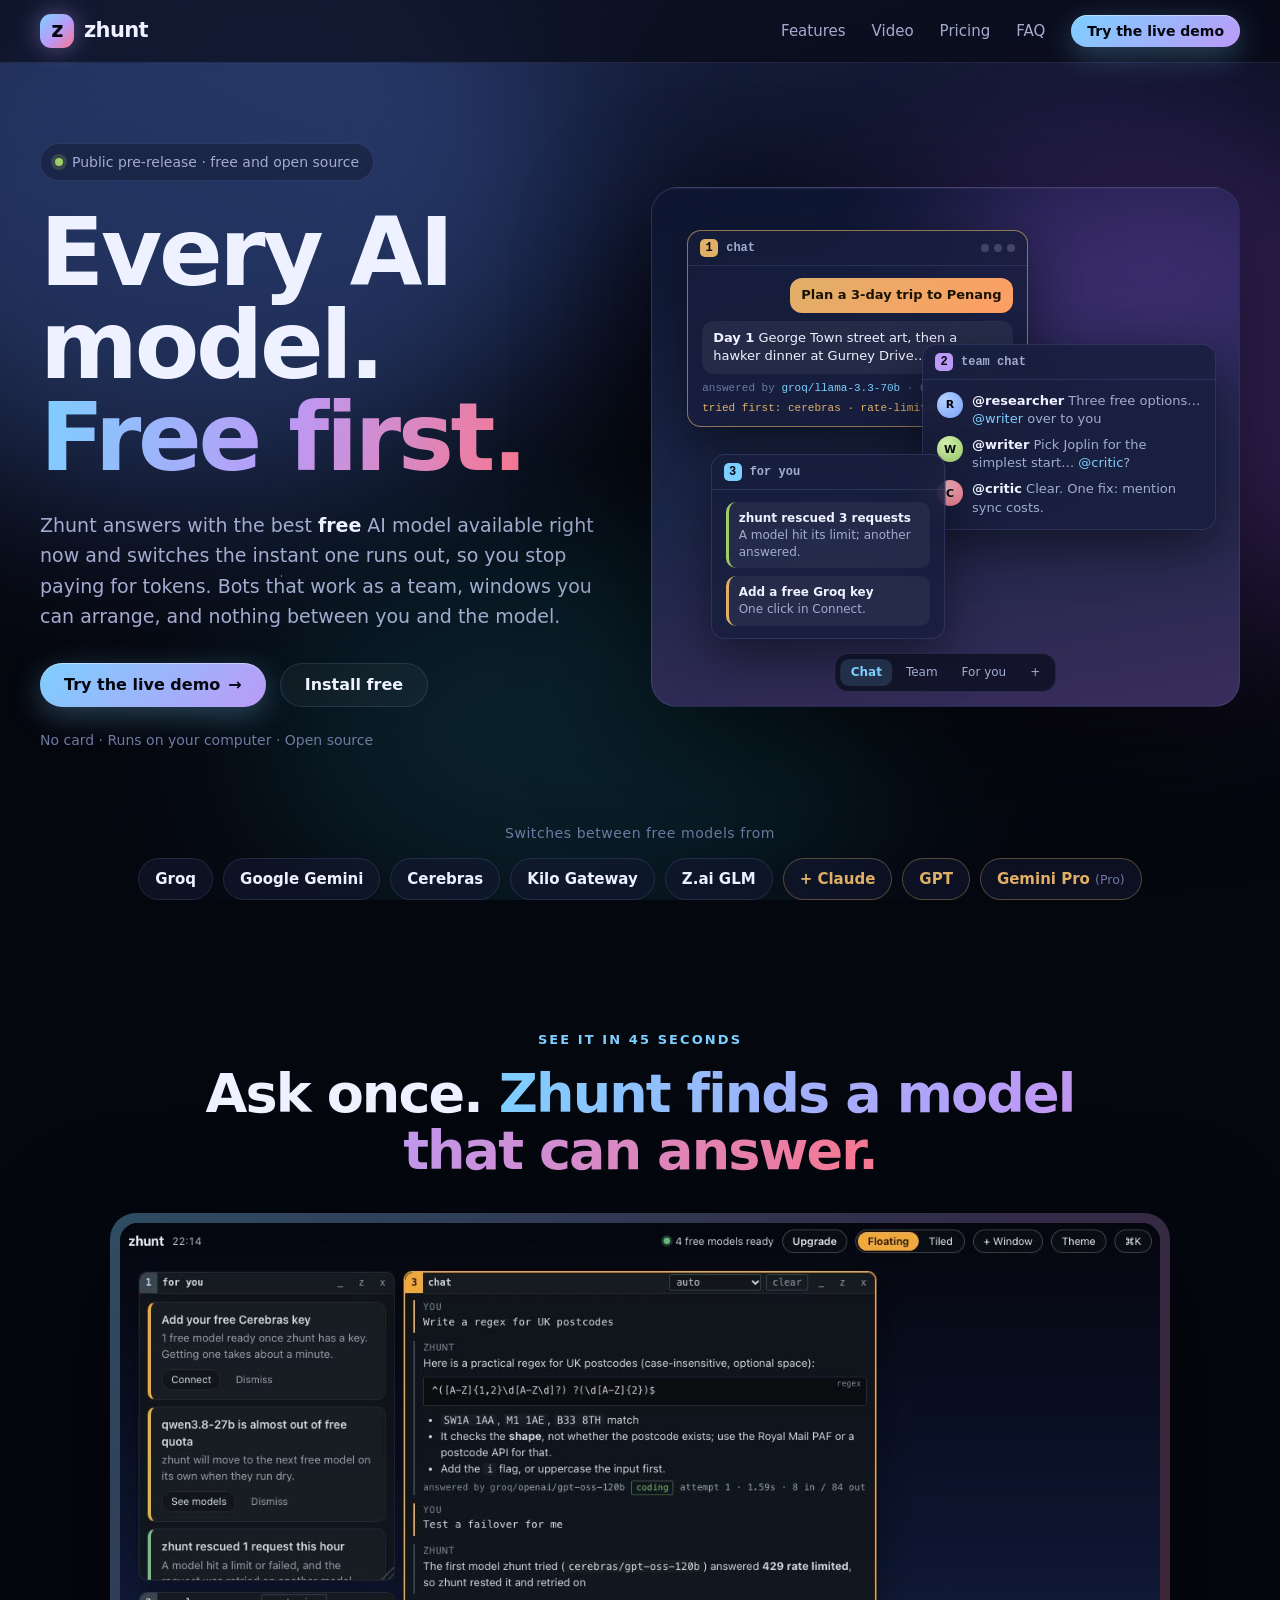
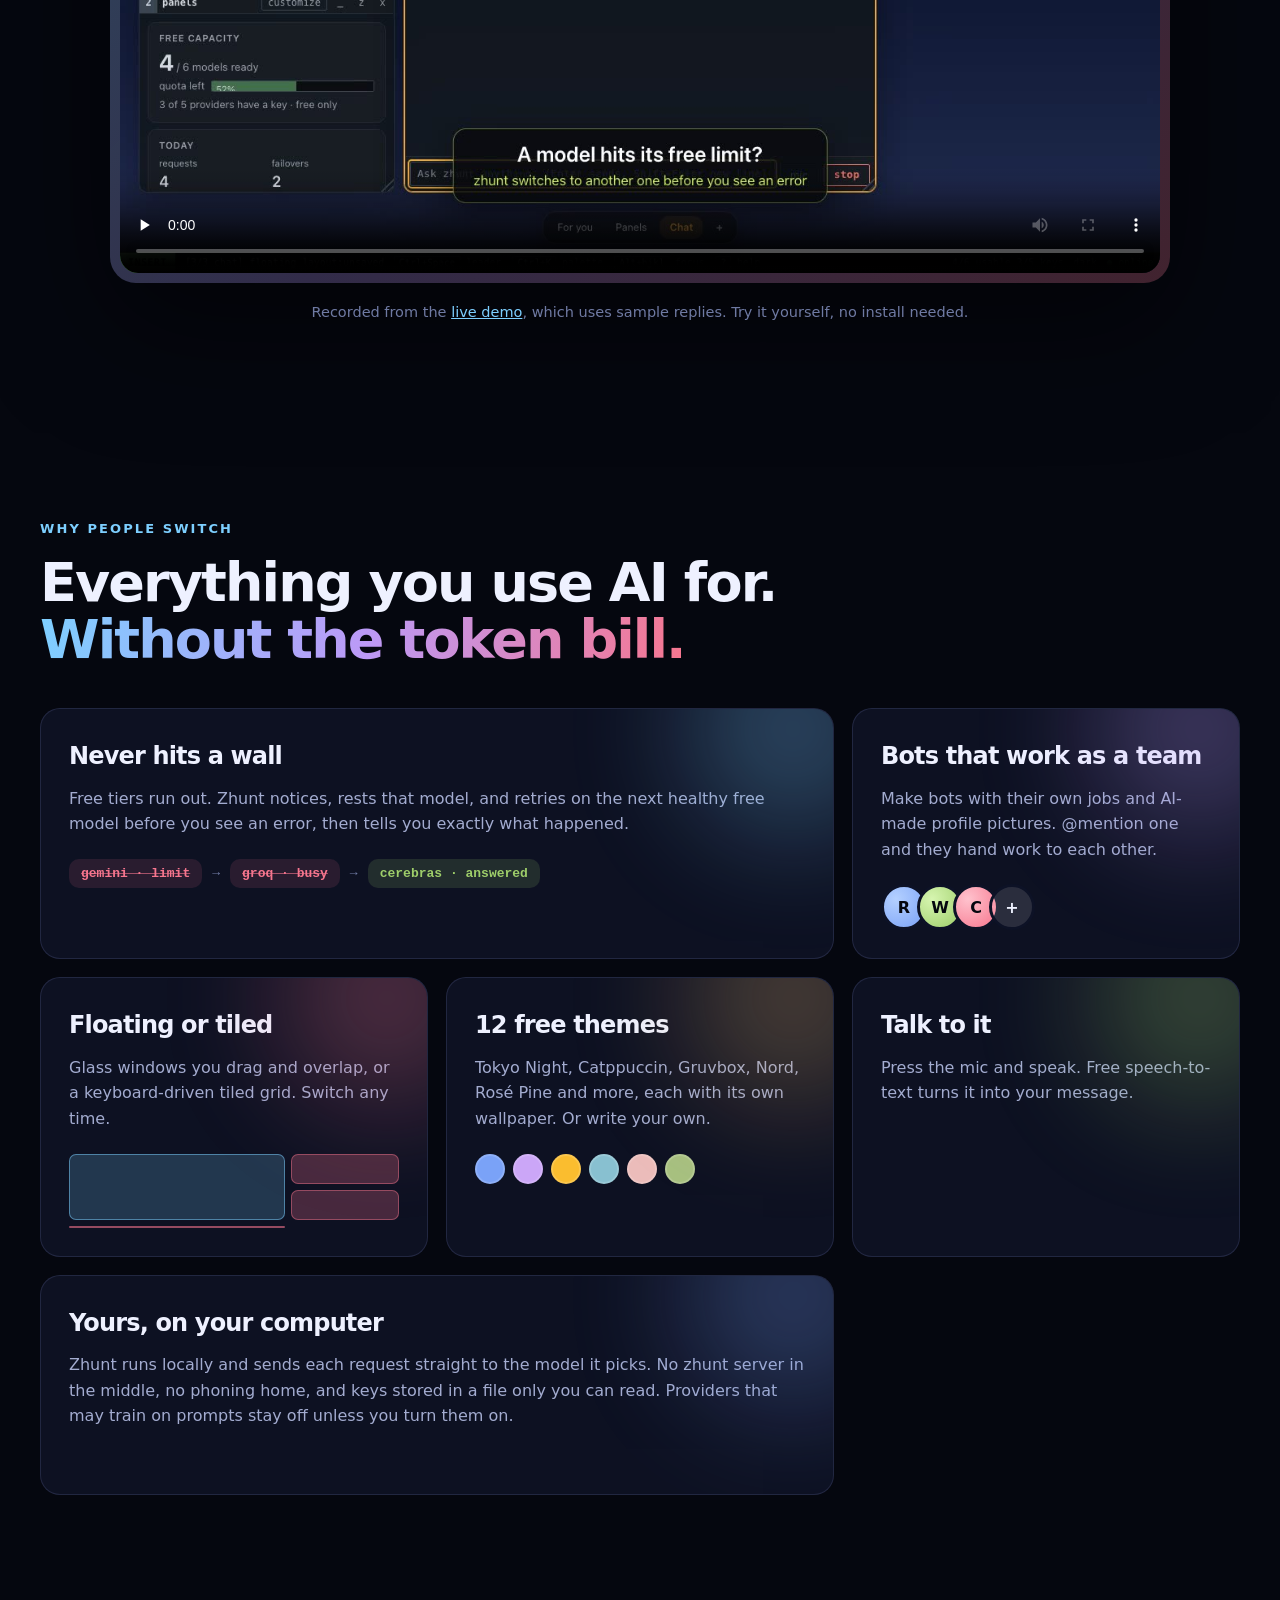
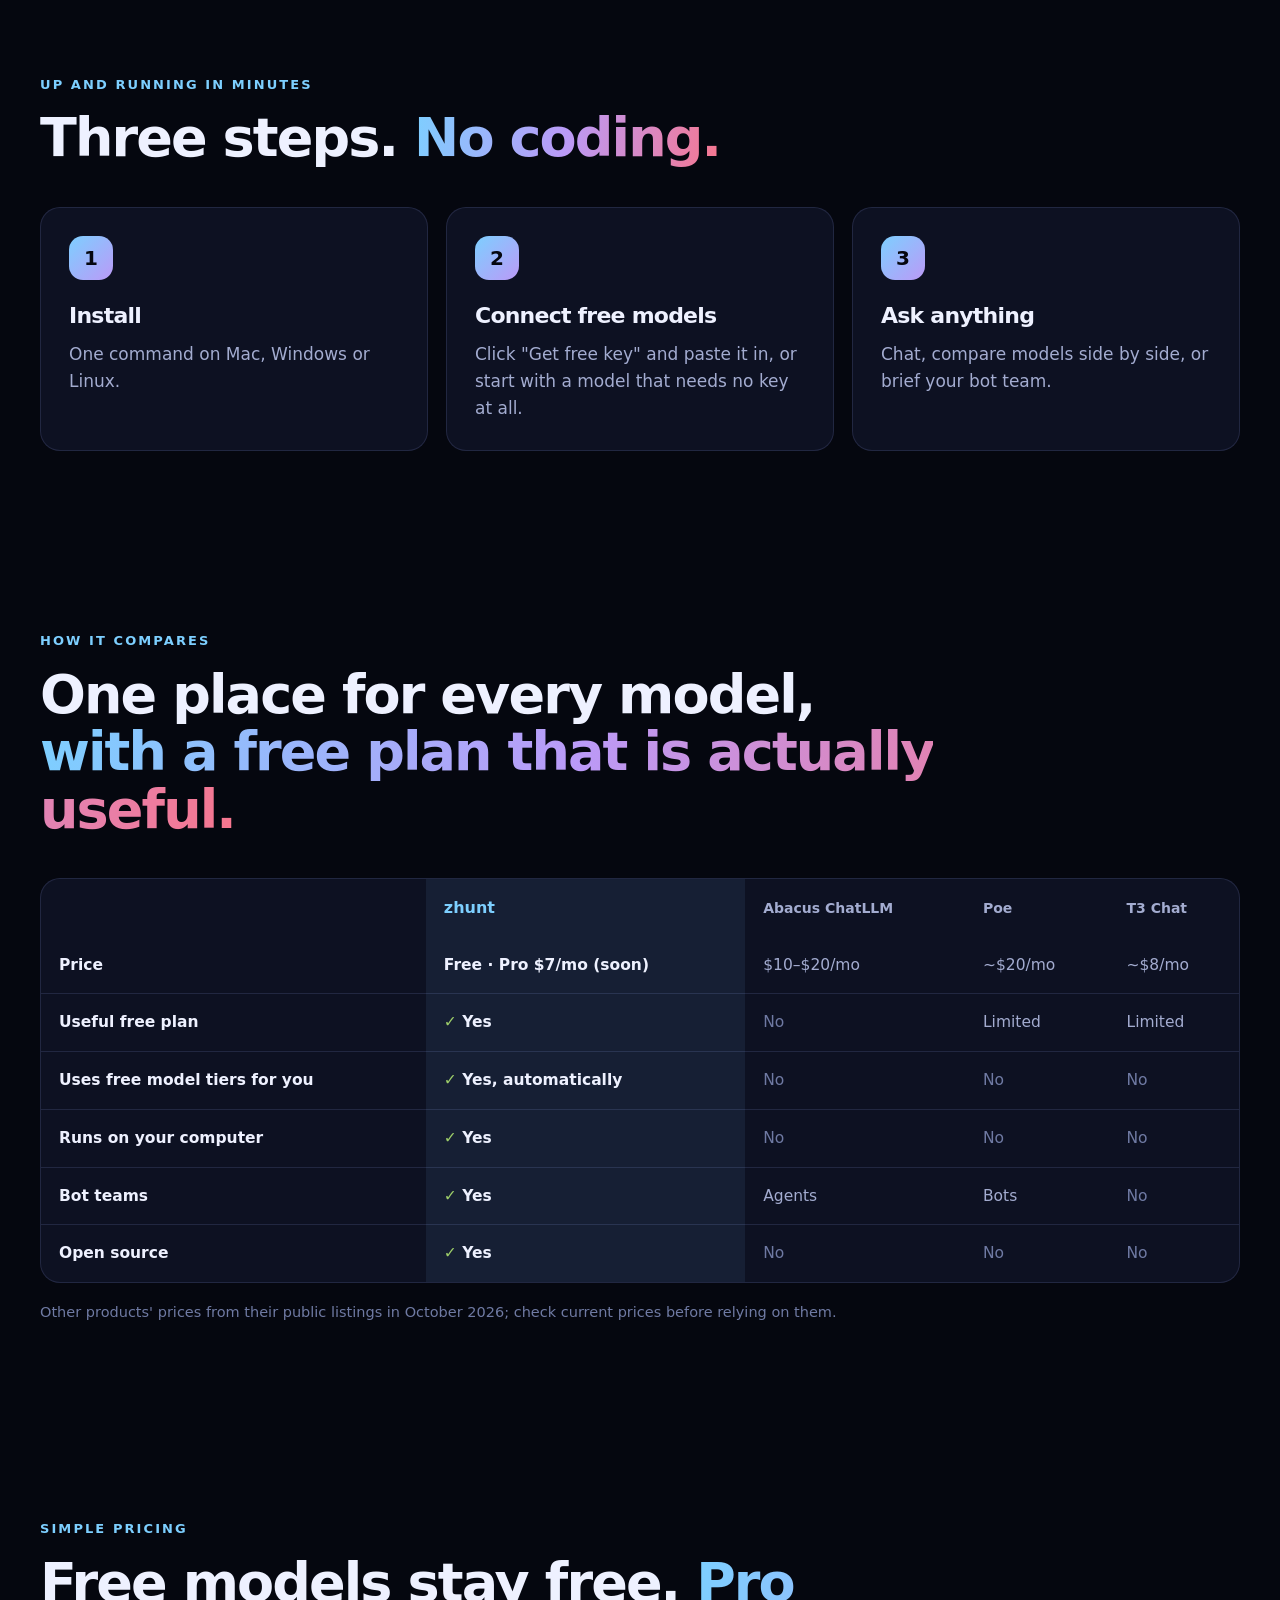
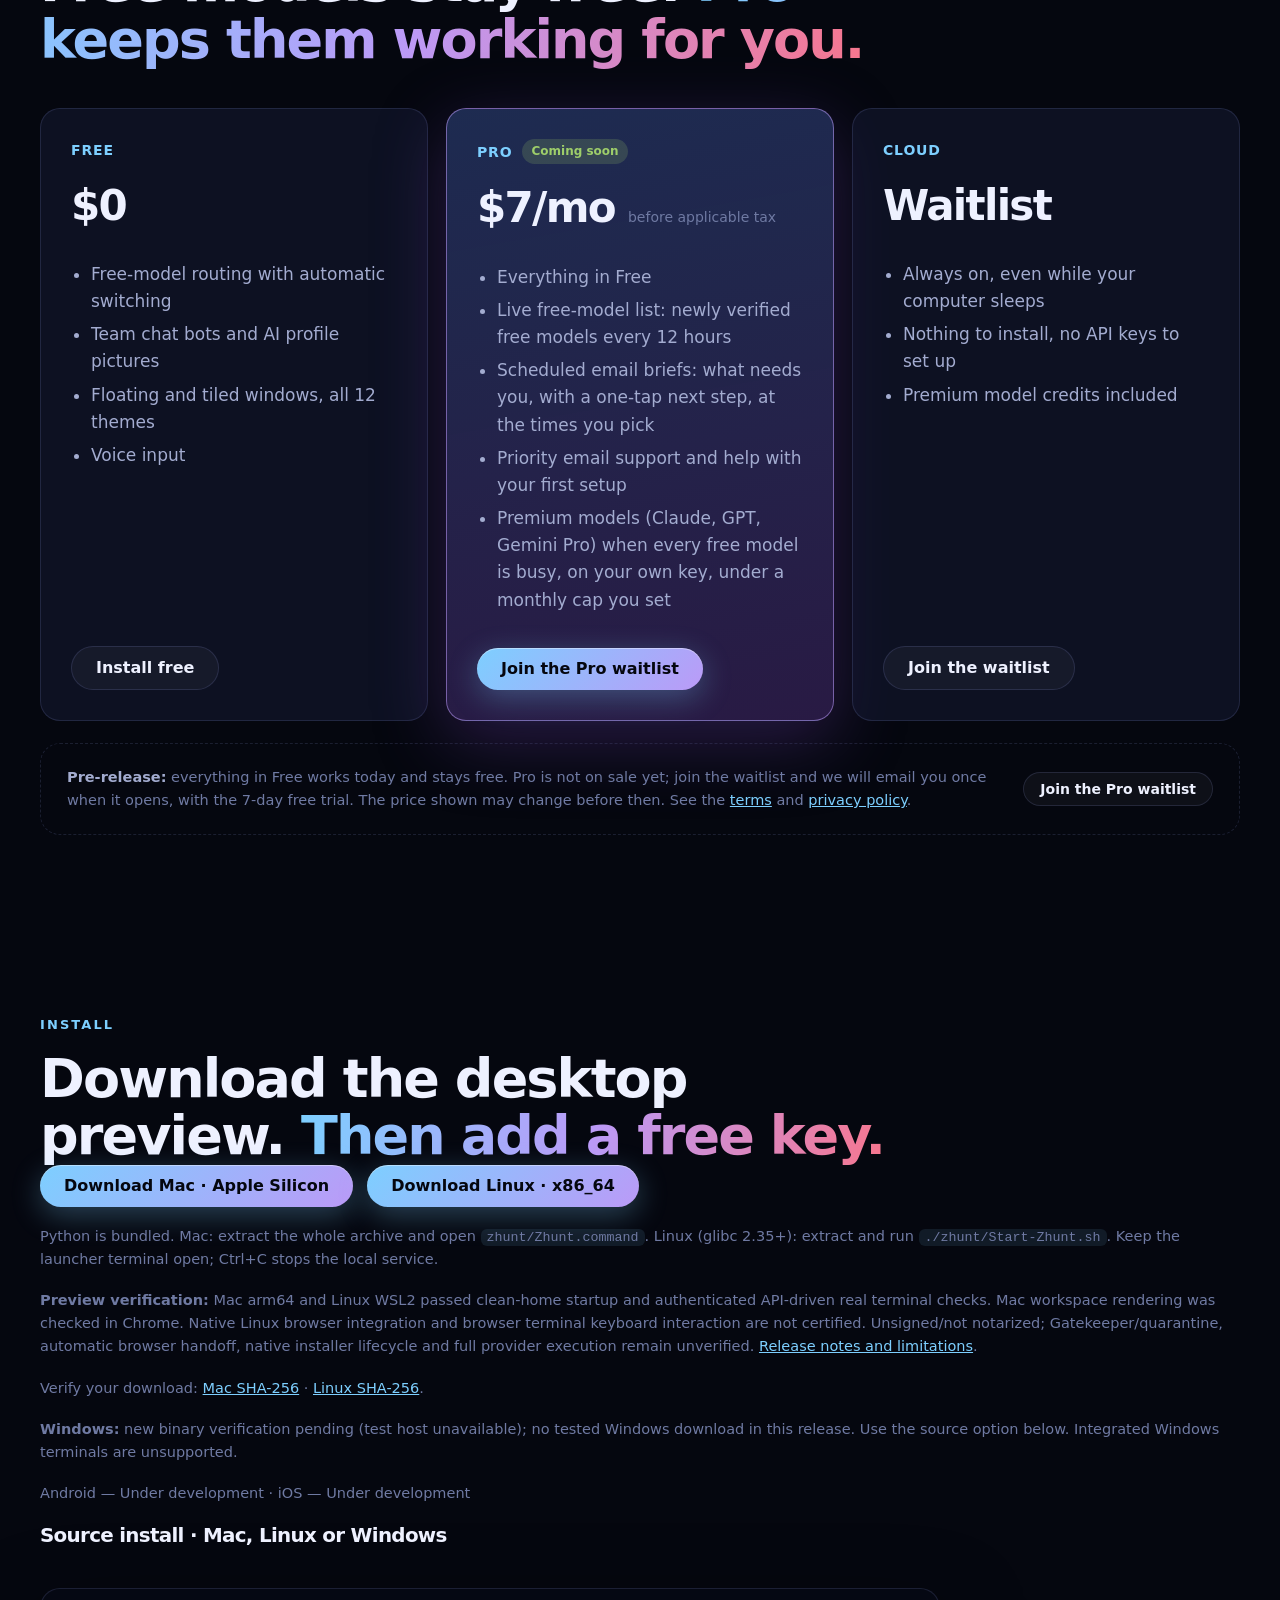
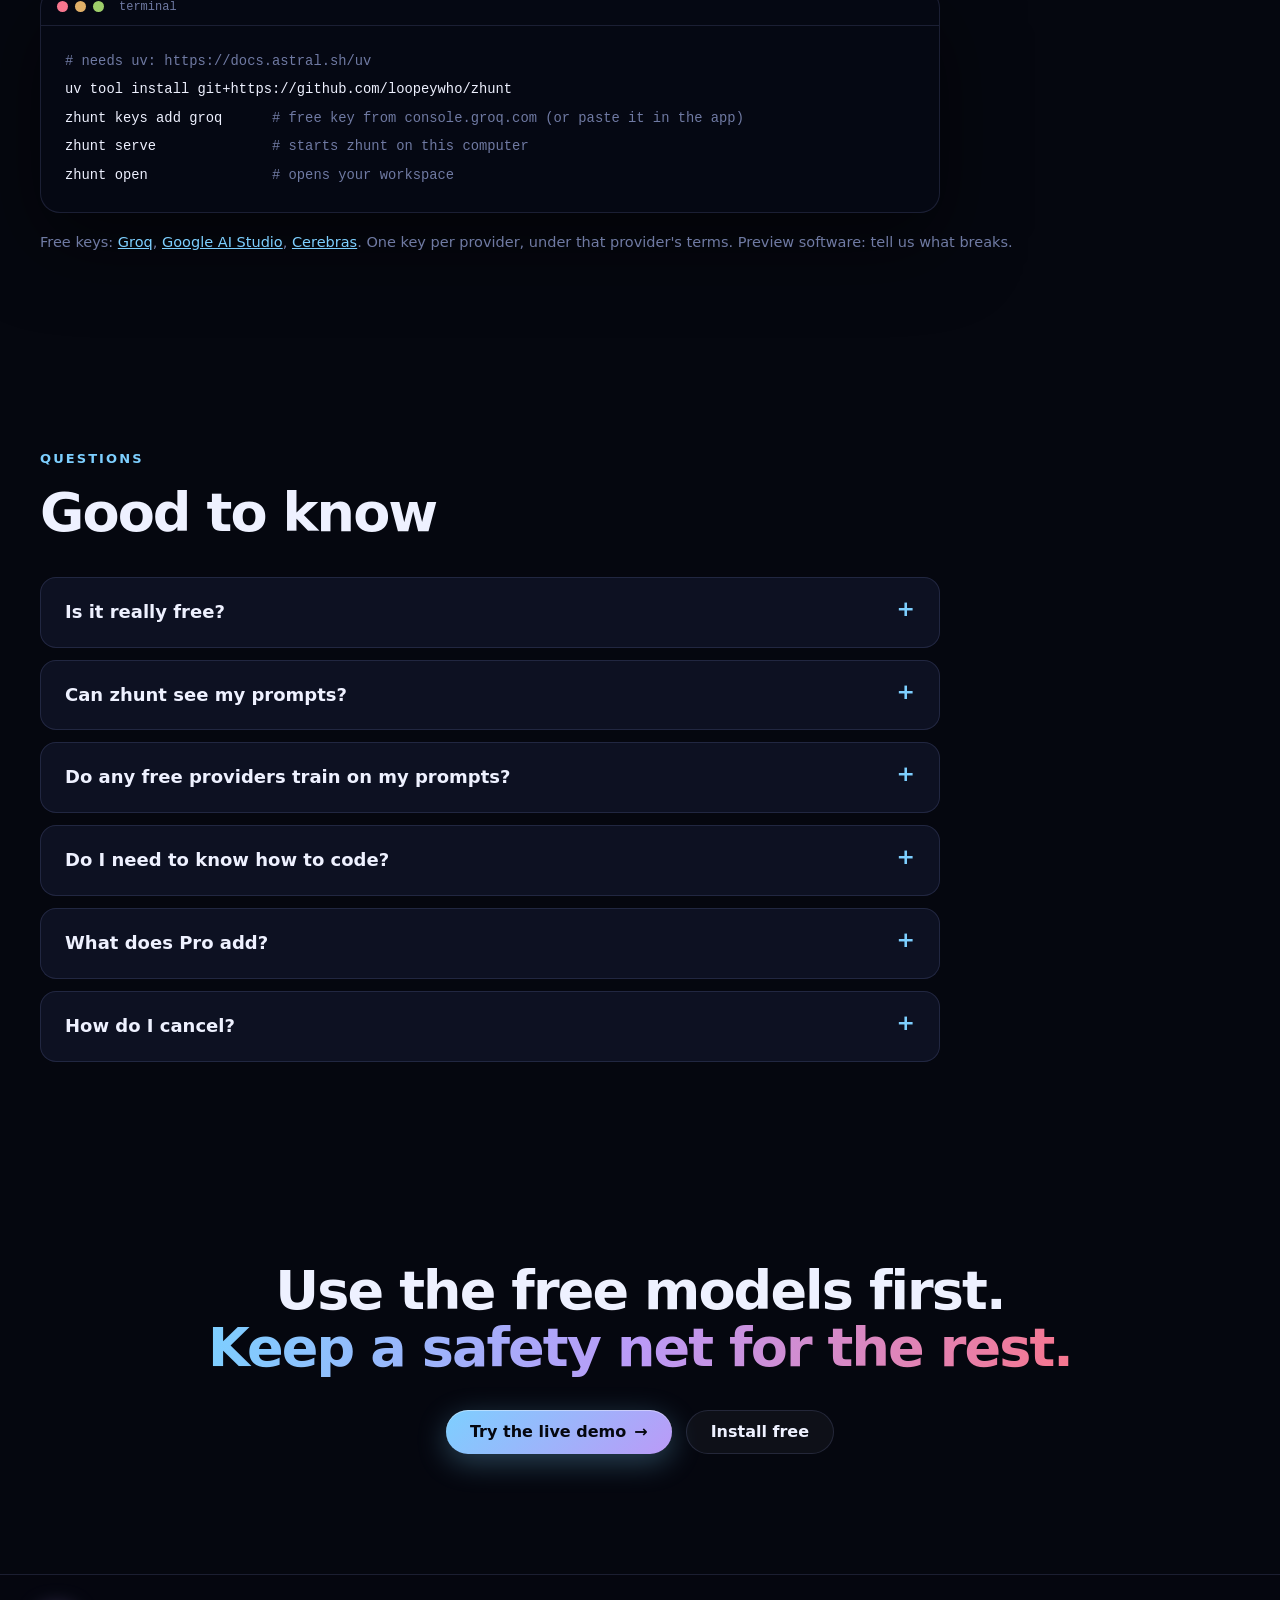
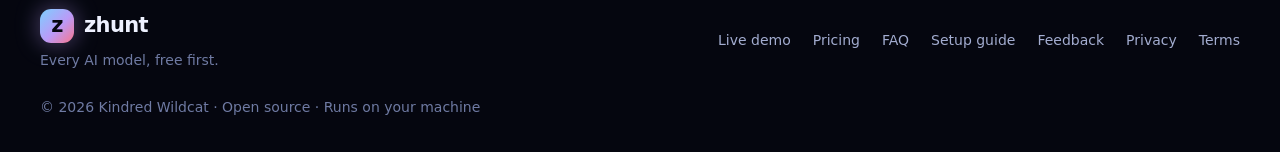
==== commit be97e7df: "site: publish verified Mac and Linux preview download links" ====
--- a/site/index.html
+++ b/site/index.html
@@ -124,7 +124,7 @@
         <p class="eyebrow">Up and running in minutes</p>
         <h2 id="steps-title">Three steps. <span class="gradient-text">No coding.</span></h2>
         <ol class="step-list">
-          <li><span class="num">1</span><h3>Install</h3><p>Download, extract, and open the desktop launcher.</p></li>
+          <li><span class="num">1</span><h3>Install</h3><p>One command on Mac, Windows or Linux.</p></li>
           <li><span class="num">2</span><h3>Connect free models</h3><p>Click "Get free key" and paste it in, or start with a model that needs no key at all.</p></li>
           <li><span class="num">3</span><h3>Ask anything</h3><p>Chat, compare models side by side, or brief your bot team.</p></li>
         </ol>
@@ -180,25 +180,25 @@
 
       <section class="install" id="install" aria-labelledby="install-title">
         <p class="eyebrow">Install</p>
-        <h2 id="install-title">Download free. <span class="gradient-text">Open your workspace.</span></h2>
-        <p>Desktop preview · Python is bundled; no Python or uv installation required. Extract the whole archive before opening the launcher. Zhunt opens in your default browser and runs only on this computer. Keep its terminal window open; Ctrl+C stops it.</p>
-        <div class="plans">
-          <article class="plan"><h3>macOS · Apple Silicon</h3><p>Extract the archive, then open <strong>Zhunt.command</strong>. Unsigned and not notarized: macOS may block it. Only approve a download you trust through System Settings → Privacy &amp; Security. No Intel Mac build is offered here.</p><a class="btn btn-ghost" href="downloads/Zhunt-Portable-macos-arm64.tar.gz">Download for Apple Silicon</a> <a href="downloads/Zhunt-Portable-macos-arm64.tar.gz.sha256">SHA-256</a></article>
-          <article class="plan"><h3>Linux · x86_64</h3><p>Extract the archive and run <code>./zhunt/Start-Zhunt.sh</code> in a terminal. Built on Ubuntu 22.04 / glibc 2.35; older distributions are not supported by this bundle.</p><a class="btn btn-ghost" href="downloads/Zhunt-Setup-linux-x64.tar.gz">Download for Linux x64</a> <a href="downloads/Zhunt-Setup-linux-x64.tar.gz.sha256">SHA-256</a></article>
-          <article class="plan"><h3>Windows · x64</h3><p>Choose Extract All, then open <strong>Start-Zhunt.cmd</strong> in the zhunt folder. Unsigned preview: Windows may show a security warning. No administrator access is required.</p><a class="btn btn-ghost" href="downloads/Zhunt-Portable-win-x64.zip">Download for Windows x64</a> <a href="downloads/Zhunt-Portable-win-x64.zip.sha256">SHA-256</a></article>
-        </div>
-        <p class="note">Preview limitation: integrated Engineering terminals are not supported in these portable builds. Use the source install on macOS or Linux if you need that feature. Workspace startup and local status were smoke-tested; this is not a full feature certification.</p>
-        <p class="note">Android — <strong>Under development</strong> · iOS — <strong>Under development</strong>. No mobile download is available.</p>
-        <details><summary>Prefer a source install? (Python 3.12+ via uv)</summary>
+        <h2 id="install-title">Download the desktop preview. <span class="gradient-text">Then add a free key.</span></h2>
+        <div class="hero-actions">
+          <a class="btn btn-glow" href="https://github.com/loopeywho/zhunt/releases/download/v0.2.0.dev0/Zhunt-Portable-macos-arm64.tar.gz">Download Mac · Apple Silicon</a>
+          <a class="btn btn-glow" href="https://github.com/loopeywho/zhunt/releases/download/v0.2.0.dev0/Zhunt-Setup-linux-x64.tar.gz">Download Linux · x86_64</a>
+        </div>
+        <p class="note">Python is bundled. Mac: extract the whole archive and open <code>zhunt/Zhunt.command</code>. Linux (glibc 2.35+): extract and run <code>./zhunt/Start-Zhunt.sh</code>. Keep the launcher terminal open; Ctrl+C stops the local service.</p>
+        <p class="note"><strong>Preview verification:</strong> Mac arm64 and Linux WSL2 passed clean-home startup and authenticated API-driven real terminal checks. Mac workspace rendering was checked in Chrome. Native Linux browser integration and browser terminal keyboard interaction are not certified. Unsigned/not notarized; Gatekeeper/quarantine, automatic browser handoff, native installer lifecycle and full provider execution remain unverified. <a href="https://github.com/loopeywho/zhunt/releases/tag/v0.2.0.dev0">Release notes and limitations</a>.</p>
+        <p class="note">Verify your download: <a href="https://github.com/loopeywho/zhunt/releases/download/v0.2.0.dev0/Zhunt-Portable-macos-arm64.tar.gz.sha256">Mac SHA-256</a> · <a href="https://github.com/loopeywho/zhunt/releases/download/v0.2.0.dev0/Zhunt-Setup-linux-x64.tar.gz.sha256">Linux SHA-256</a>.</p>
+        <p class="note"><strong>Windows:</strong> new binary verification pending (test host unavailable); no tested Windows download in this release. Use the source option below. Integrated Windows terminals are unsupported.</p>
+        <p class="note"><span>Android — Under development</span> · <span>iOS — Under development</span></p>
+        <h3>Source install · Mac, Linux or Windows</h3>
         <div class="terminal">
           <div class="term-head"><i></i><i></i><i></i><span>terminal</span></div>
 <pre><code><span class="c"># needs uv: https://docs.astral.sh/uv</span>
 uv tool install git+https://github.com/loopeywho/zhunt
 zhunt keys add groq      <span class="c"># free key from console.groq.com (or paste it in the app)</span>
 zhunt serve              <span class="c"># starts zhunt on this computer</span>
-zhunt open               <span class="c"># run in a second terminal to open your workspace</span></code></pre>
-        </div>
-        </details>
+zhunt open               <span class="c"># opens your workspace</span></code></pre>
+        </div>
         <p class="note">Free keys: <a href="https://console.groq.com/keys" target="_blank" rel="noopener">Groq</a>, <a href="https://aistudio.google.com/apikey" target="_blank" rel="noopener">Google AI Studio</a>, <a href="https://cloud.cerebras.ai" target="_blank" rel="noopener">Cerebras</a>. One key per provider, under that provider's terms. Preview software: tell us what breaks.</p>
       </section>
 
@@ -209,7 +209,7 @@
           <details><summary>Is it really free?</summary><p>Yes. Zhunt uses the free tiers that AI providers offer (Groq, Google, Cerebras and others) and moves to the next one when a limit is reached. It answers with no keys at all; one free key makes it faster. Nothing costs money unless you later choose Pro and add a paid key for premium models.</p></details>
           <details><summary>Can zhunt see my prompts?</summary><p>No. Zhunt runs on your computer and sends each request directly to the provider it picks; there is no zhunt server in between. That provider receives your prompt under its own terms, as if you used it directly.</p></details>
           <details><summary>Do any free providers train on my prompts?</summary><p>Some free tiers say they may. Zhunt labels them and keeps them off unless you switch them on, which adds capacity (including a provider that needs no key at all).</p></details>
-          <details><summary>Do I need to know how to code?</summary><p>No. Download the archive for your computer, extract it, and open the launcher. Keep the terminal window open while using Zhunt. Add provider keys in the app.</p></details>
+          <details><summary>Do I need to know how to code?</summary><p>No. You run one install command once; everything else happens in the app, including adding keys.</p></details>
           <details><summary>What does Pro add?</summary><p>When every free model is busy, Pro steps up to a premium model (Claude, GPT or Gemini Pro) using your own paid key, under a monthly spending cap you choose. Everything else is free.</p></details>
           <details><summary>How do I cancel?</summary><p>Any time before renewal, from the billing link in your Stripe receipt. Pro keeps working to the end of the paid period, and the free version keeps working after that.</p></details>
         </div>
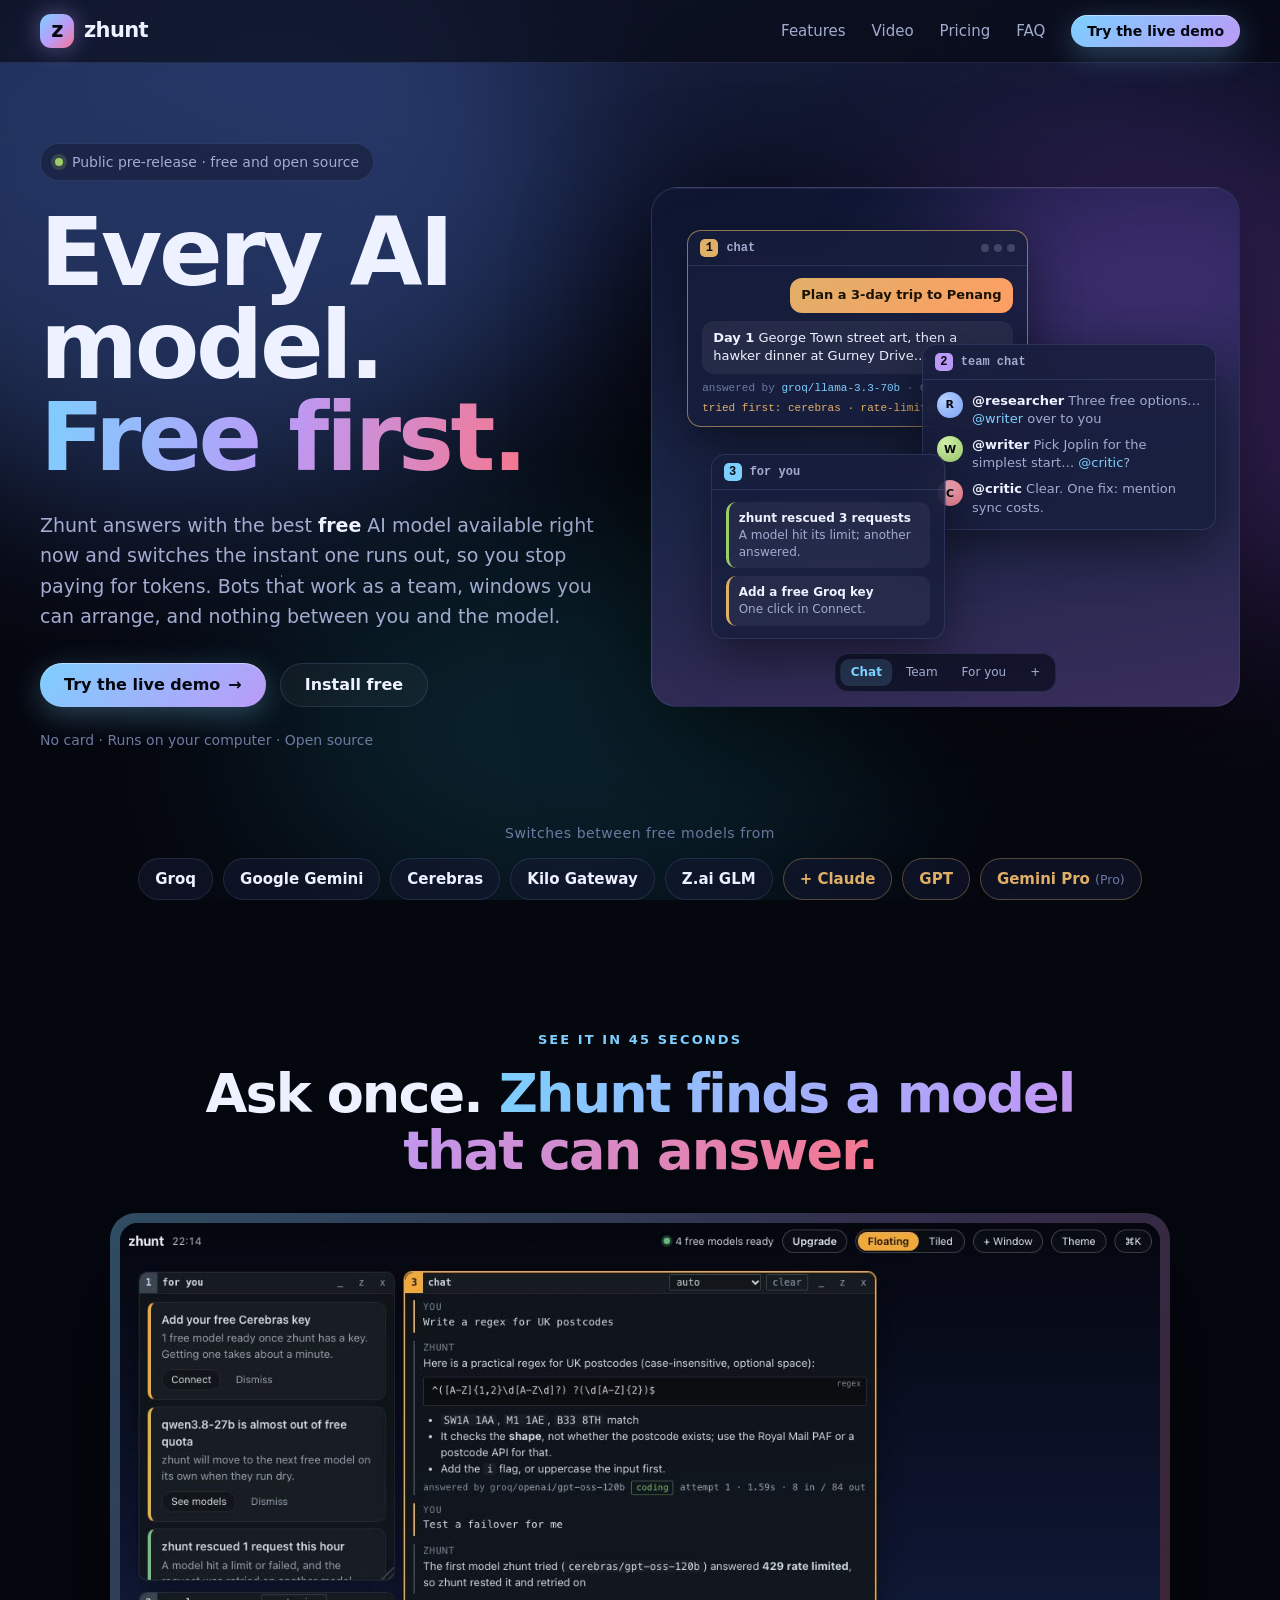
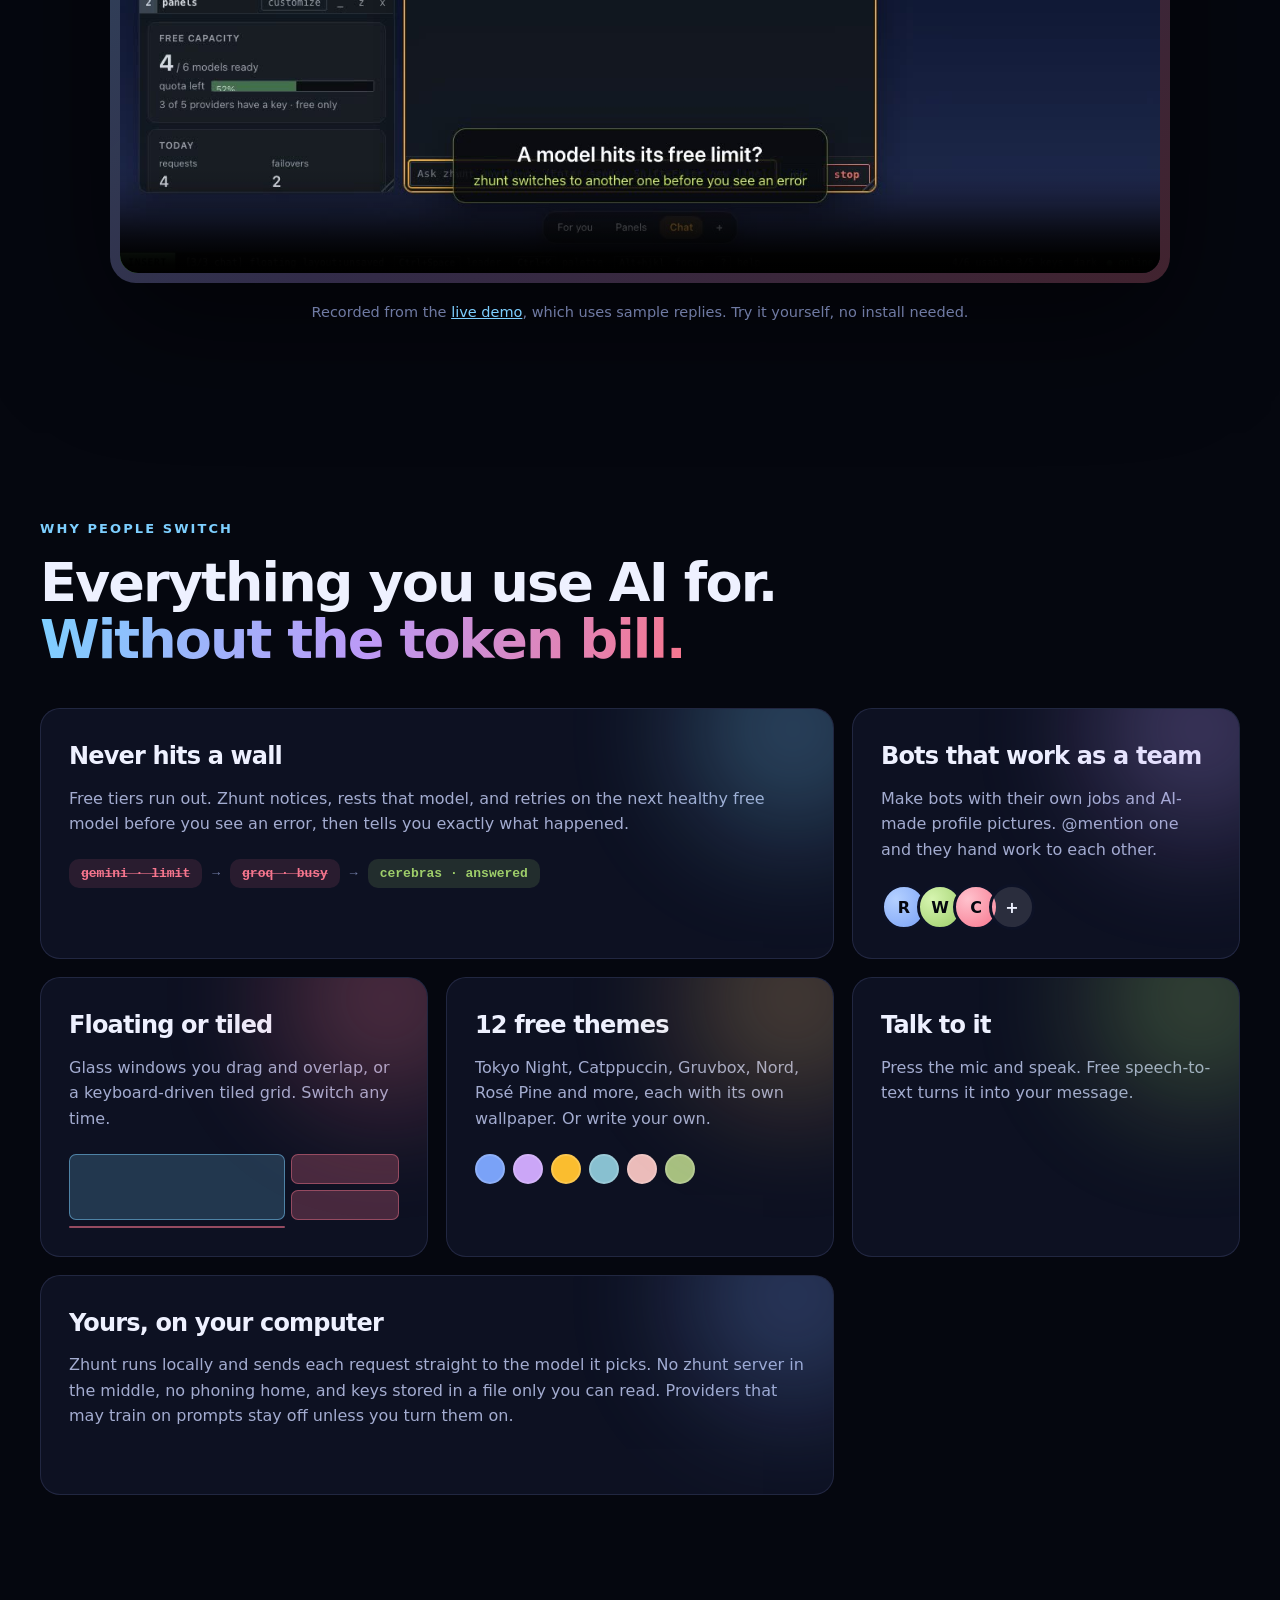
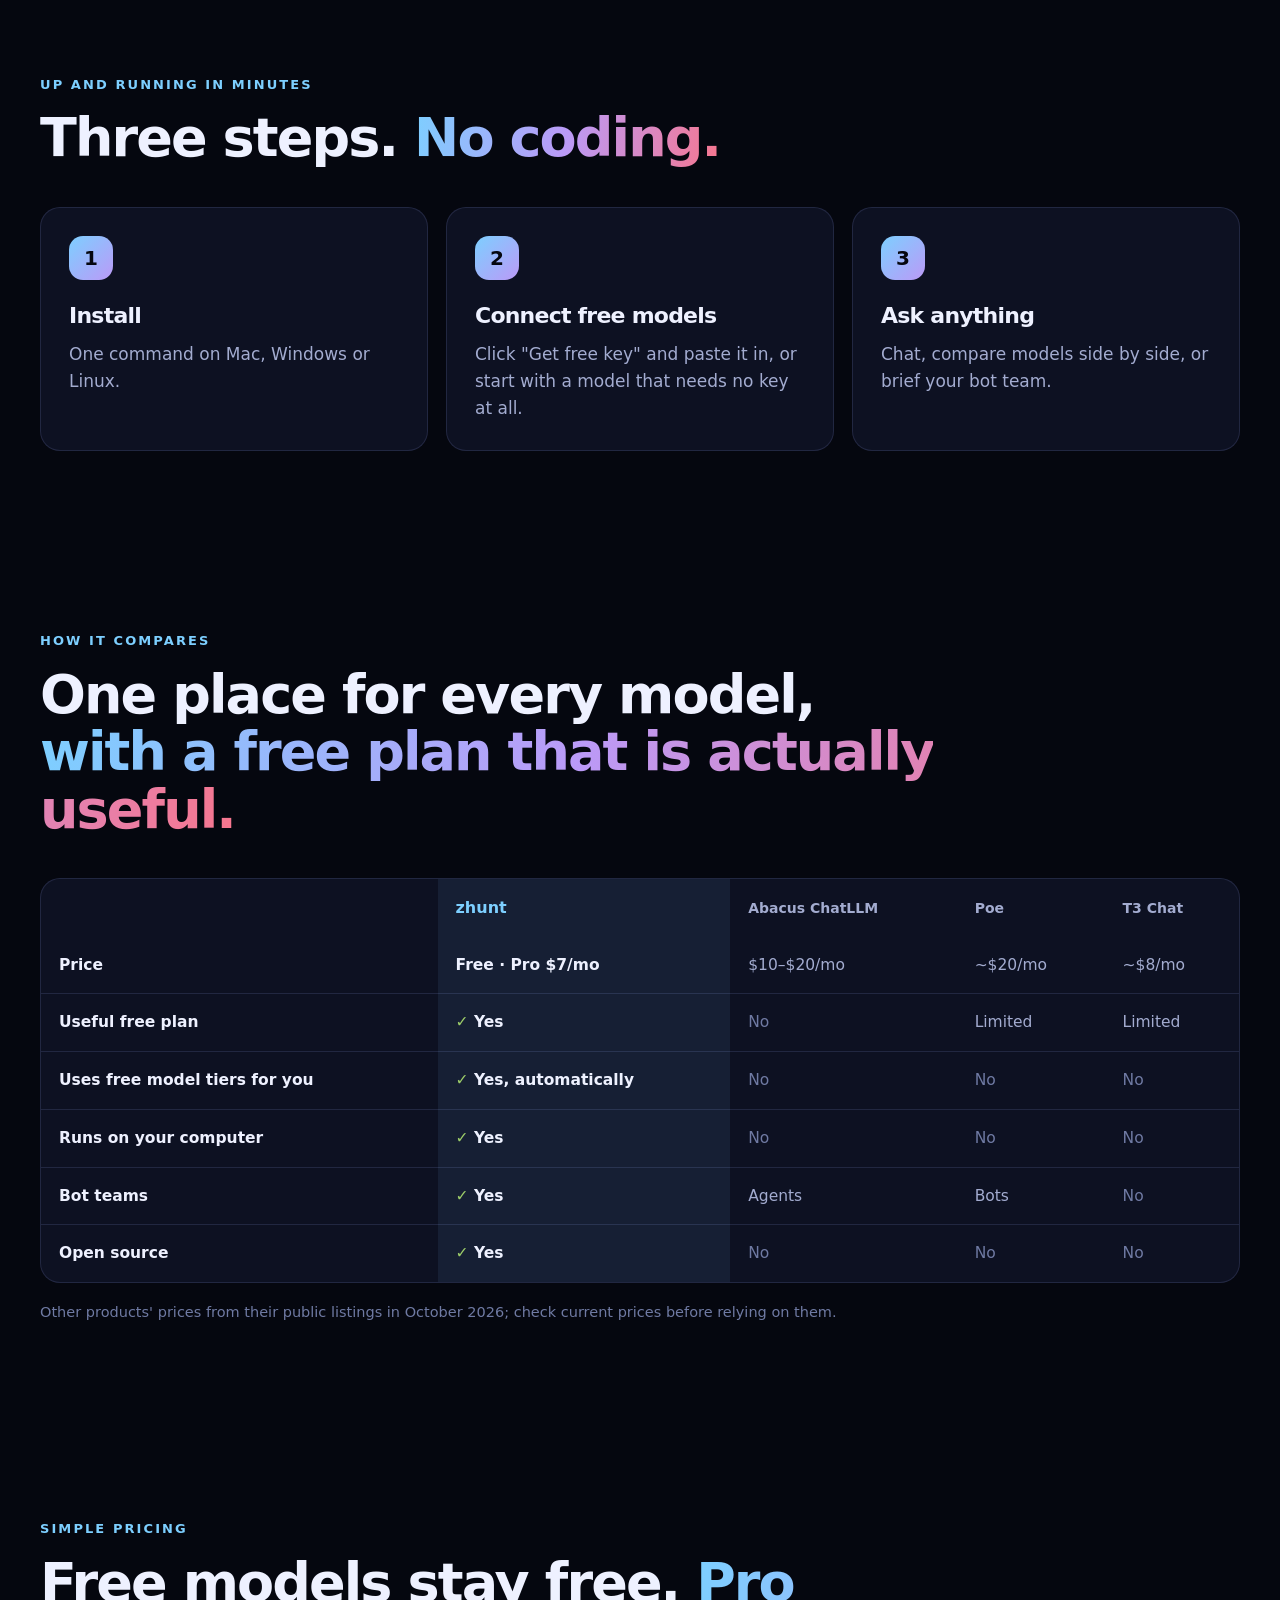
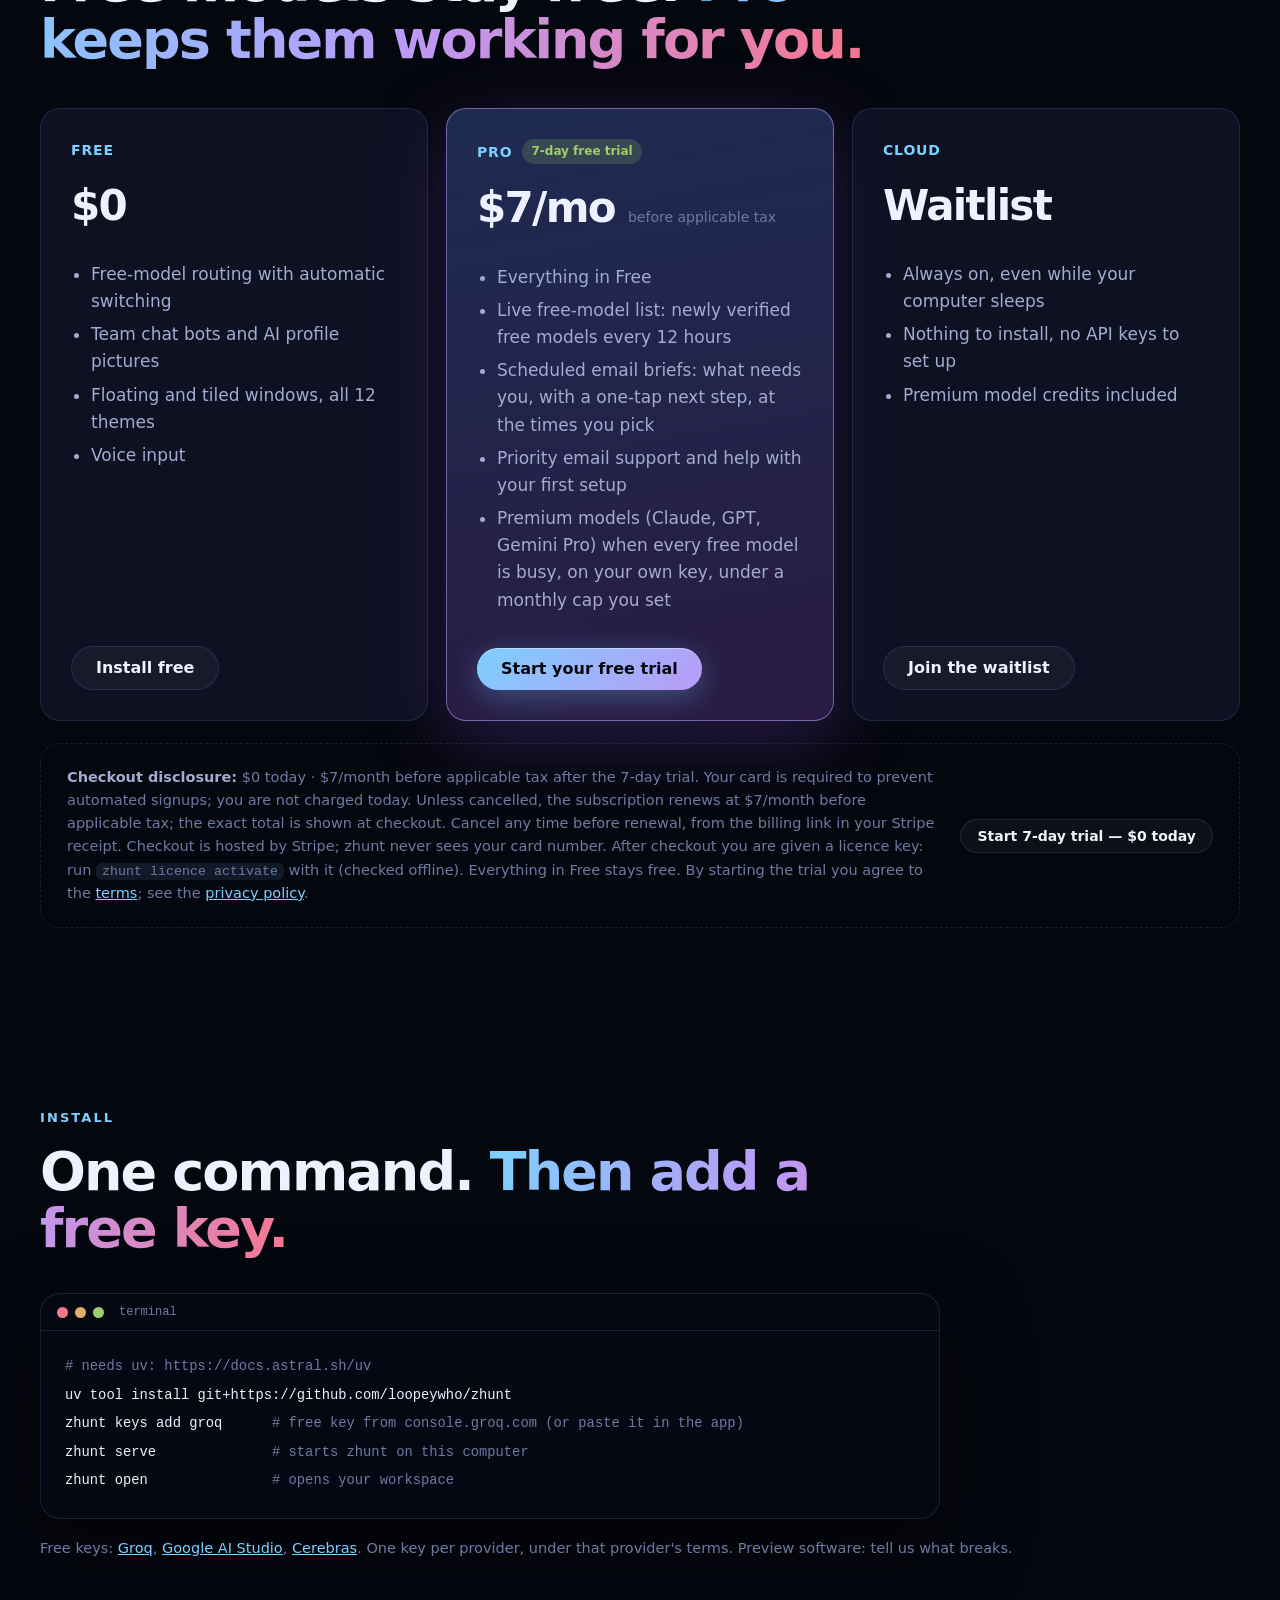
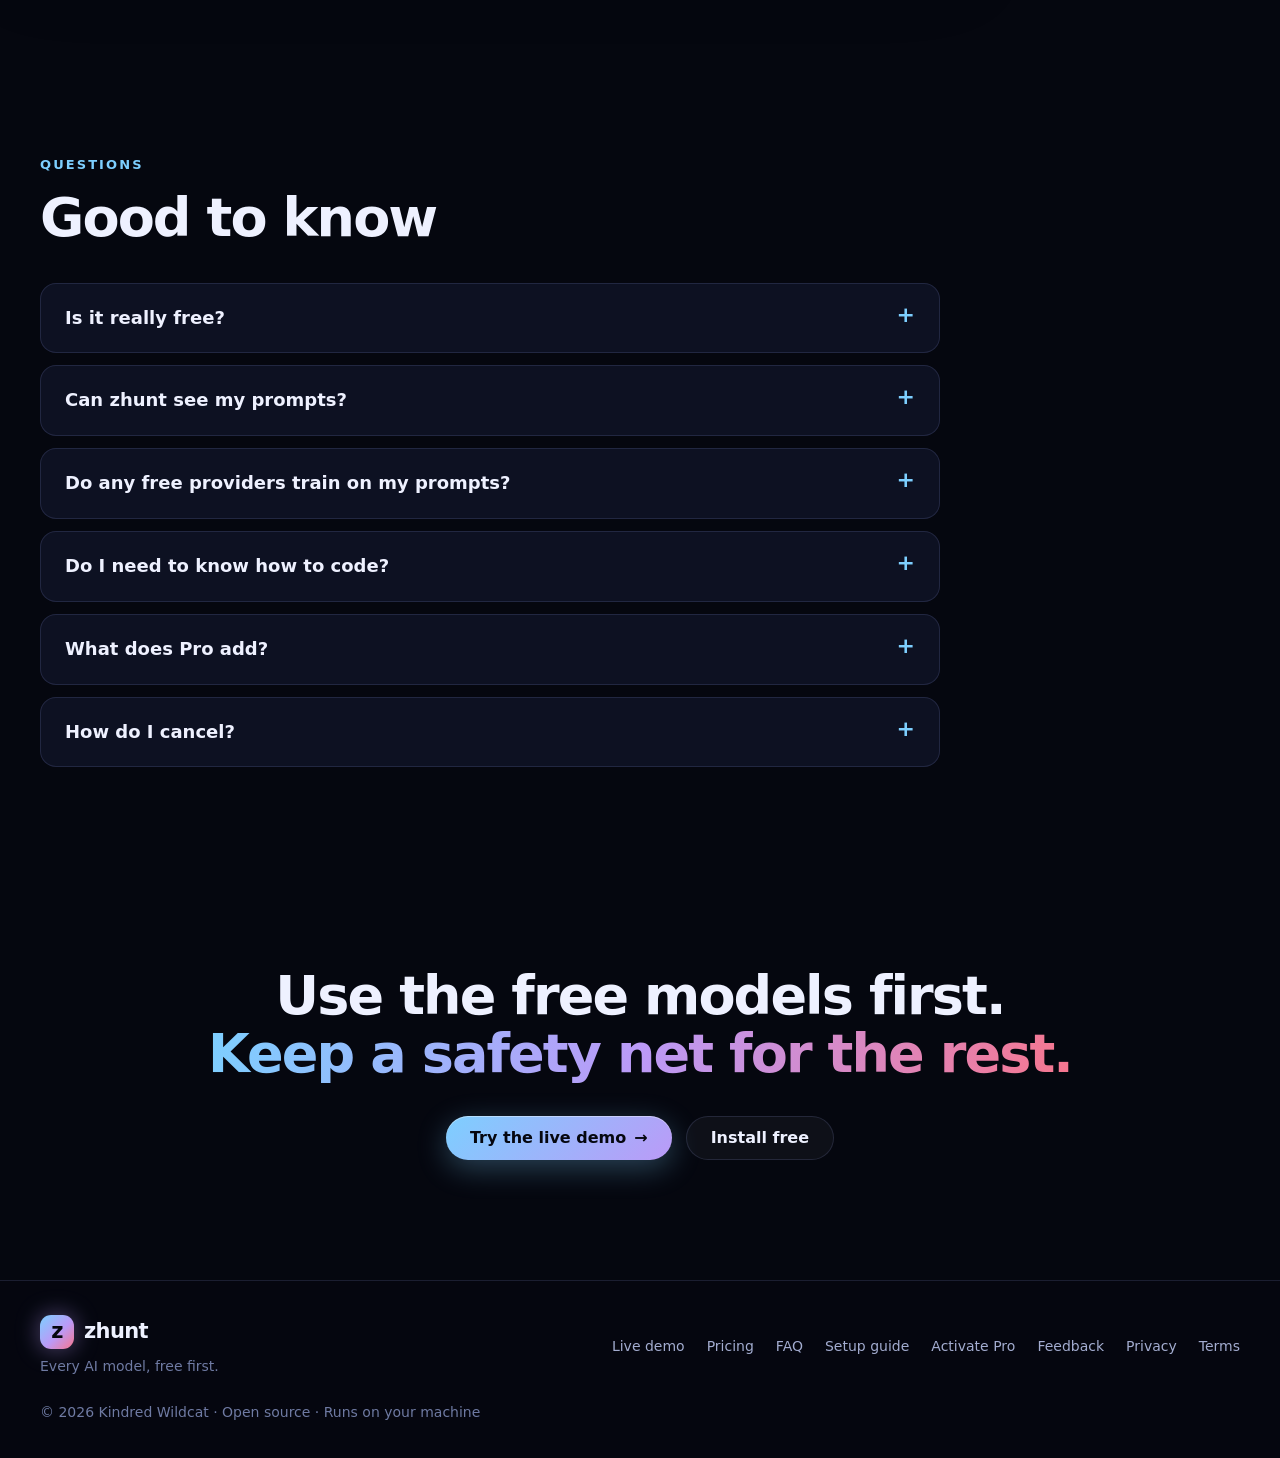
==== commit 12c5d794: "site: put Pro on sale with the Stripe free-trial link (#12) The licence function now works end to en" ====
--- a/site/index.html
+++ b/site/index.html
@@ -137,7 +137,7 @@
           <table>
             <thead><tr><th scope="col"><span class="sr-only">Feature</span></th><th scope="col" class="us">zhunt</th><th scope="col">Abacus ChatLLM</th><th scope="col">Poe</th><th scope="col">T3 Chat</th></tr></thead>
             <tbody>
-              <tr><th scope="row">Price</th><td class="us">Free · Pro $7/mo (soon)</td><td>$10–$20/mo</td><td>~$20/mo</td><td>~$8/mo</td></tr>
+              <tr><th scope="row">Price</th><td class="us">Free · Pro $7/mo</td><td>$10–$20/mo</td><td>~$20/mo</td><td>~$8/mo</td></tr>
               <tr><th scope="row">Useful free plan</th><td class="us yes">Yes</td><td class="no">No</td><td>Limited</td><td>Limited</td></tr>
               <tr><th scope="row">Uses free model tiers for you</th><td class="us yes">Yes, automatically</td><td class="no">No</td><td class="no">No</td><td class="no">No</td></tr>
               <tr><th scope="row">Runs on your computer</th><td class="us yes">Yes</td><td class="no">No</td><td class="no">No</td><td class="no">No</td></tr>
@@ -160,10 +160,10 @@
             <a class="btn btn-ghost" href="#install">Install free</a>
           </article>
           <article class="plan plan-pro">
-            <p class="plan-name">Pro <span class="tag">Coming soon</span></p>
+            <p class="plan-name">Pro <span class="tag">7-day free trial</span></p>
             <p class="plan-price">$7/mo <small>before applicable tax</small></p>
             <ul><li>Everything in Free</li><li>Live free-model list: newly verified free models every 12 hours</li><li>Scheduled email briefs: what needs you, with a one-tap next step, at the times you pick</li><li>Priority email support and help with your first setup</li><li>Premium models (Claude, GPT, Gemini Pro) when every free model is busy, on your own key, under a monthly cap you set</li></ul>
-            <a class="btn btn-glow" href="mailto:kwokwingfoods@gmail.com?subject=%5Bzhunt%20Pro%5D%20waitlist">Join the Pro waitlist</a>
+            <a class="btn btn-glow" href="https://buy.stripe.com/28EdR883o8tSgfE2RncMM01" target="_blank" rel="noopener">Start your free trial</a>
           </article>
           <article class="plan">
             <p class="plan-name">Cloud</p>
@@ -173,24 +173,14 @@
           </article>
         </div>
         <div class="checkout" id="checkout">
-          <p><strong>Pre-release:</strong> everything in Free works today and stays free. Pro is not on sale yet; join the waitlist and we will email you once when it opens, with the 7-day free trial. The price shown may change before then. See the <a href="terms.html">terms</a> and <a href="privacy.html">privacy policy</a>.</p>
-          <a class="btn btn-ghost btn-sm" href="mailto:kwokwingfoods@gmail.com?subject=%5Bzhunt%20Pro%5D%20waitlist">Join the Pro waitlist</a>
+          <p><strong>Checkout disclosure:</strong> $0 today · $7/month before applicable tax after the 7-day trial. Your card is required to prevent automated signups; you are not charged today. Unless cancelled, the subscription renews at $7/month before applicable tax; the exact total is shown at checkout. Cancel any time before renewal, from the billing link in your Stripe receipt. Checkout is hosted by Stripe; zhunt never sees your card number. After checkout you are given a licence key: run <code>zhunt licence activate</code> with it (checked offline). Everything in Free stays free. By starting the trial you agree to the <a href="terms.html">terms</a>; see the <a href="privacy.html">privacy policy</a>.</p>
+          <a class="btn btn-ghost btn-sm" href="https://buy.stripe.com/28EdR883o8tSgfE2RncMM01" target="_blank" rel="noopener">Start 7-day trial — $0 today</a>
         </div>
       </section>
 
       <section class="install" id="install" aria-labelledby="install-title">
         <p class="eyebrow">Install</p>
-        <h2 id="install-title">Download the desktop preview. <span class="gradient-text">Then add a free key.</span></h2>
-        <div class="hero-actions">
-          <a class="btn btn-glow" href="https://github.com/loopeywho/zhunt/releases/download/v0.2.0.dev0/Zhunt-Portable-macos-arm64.tar.gz">Download Mac · Apple Silicon</a>
-          <a class="btn btn-glow" href="https://github.com/loopeywho/zhunt/releases/download/v0.2.0.dev0/Zhunt-Setup-linux-x64.tar.gz">Download Linux · x86_64</a>
-        </div>
-        <p class="note">Python is bundled. Mac: extract the whole archive and open <code>zhunt/Zhunt.command</code>. Linux (glibc 2.35+): extract and run <code>./zhunt/Start-Zhunt.sh</code>. Keep the launcher terminal open; Ctrl+C stops the local service.</p>
-        <p class="note"><strong>Preview verification:</strong> Mac arm64 and Linux WSL2 passed clean-home startup and authenticated API-driven real terminal checks. Mac workspace rendering was checked in Chrome. Native Linux browser integration and browser terminal keyboard interaction are not certified. Unsigned/not notarized; Gatekeeper/quarantine, automatic browser handoff, native installer lifecycle and full provider execution remain unverified. <a href="https://github.com/loopeywho/zhunt/releases/tag/v0.2.0.dev0">Release notes and limitations</a>.</p>
-        <p class="note">Verify your download: <a href="https://github.com/loopeywho/zhunt/releases/download/v0.2.0.dev0/Zhunt-Portable-macos-arm64.tar.gz.sha256">Mac SHA-256</a> · <a href="https://github.com/loopeywho/zhunt/releases/download/v0.2.0.dev0/Zhunt-Setup-linux-x64.tar.gz.sha256">Linux SHA-256</a>.</p>
-        <p class="note"><strong>Windows:</strong> new binary verification pending (test host unavailable); no tested Windows download in this release. Use the source option below. Integrated Windows terminals are unsupported.</p>
-        <p class="note"><span>Android — Under development</span> · <span>iOS — Under development</span></p>
-        <h3>Source install · Mac, Linux or Windows</h3>
+        <h2 id="install-title">One command. <span class="gradient-text">Then add a free key.</span></h2>
         <div class="terminal">
           <div class="term-head"><i></i><i></i><i></i><span>terminal</span></div>
 <pre><code><span class="c"># needs uv: https://docs.astral.sh/uv</span>
@@ -226,7 +216,7 @@
 
     <footer class="footer">
       <div><a class="brand" href="#top"><span class="brand-mark" aria-hidden="true">z</span><span>zhunt</span></a><p>Every AI model, free first.</p></div>
-      <nav class="footer-links" aria-label="Footer"><a href="/demo/">Live demo</a><a href="#pricing">Pricing</a><a href="#faq">FAQ</a><a href="setup.html">Setup guide</a><a href="mailto:kwokwingfoods@gmail.com?subject=Zhunt%20feedback">Feedback</a><a href="privacy.html">Privacy</a><a href="terms.html">Terms</a></nav>
+      <nav class="footer-links" aria-label="Footer"><a href="/demo/">Live demo</a><a href="#pricing">Pricing</a><a href="#faq">FAQ</a><a href="setup.html">Setup guide</a><a href="activate.html">Activate Pro</a><a href="mailto:kwokwingfoods@gmail.com?subject=Zhunt%20feedback">Feedback</a><a href="privacy.html">Privacy</a><a href="terms.html">Terms</a></nav>
       <p class="footer-meta">© 2026 Kindred Wildcat · Open source · Runs on your machine</p>
     </footer>
   </body>
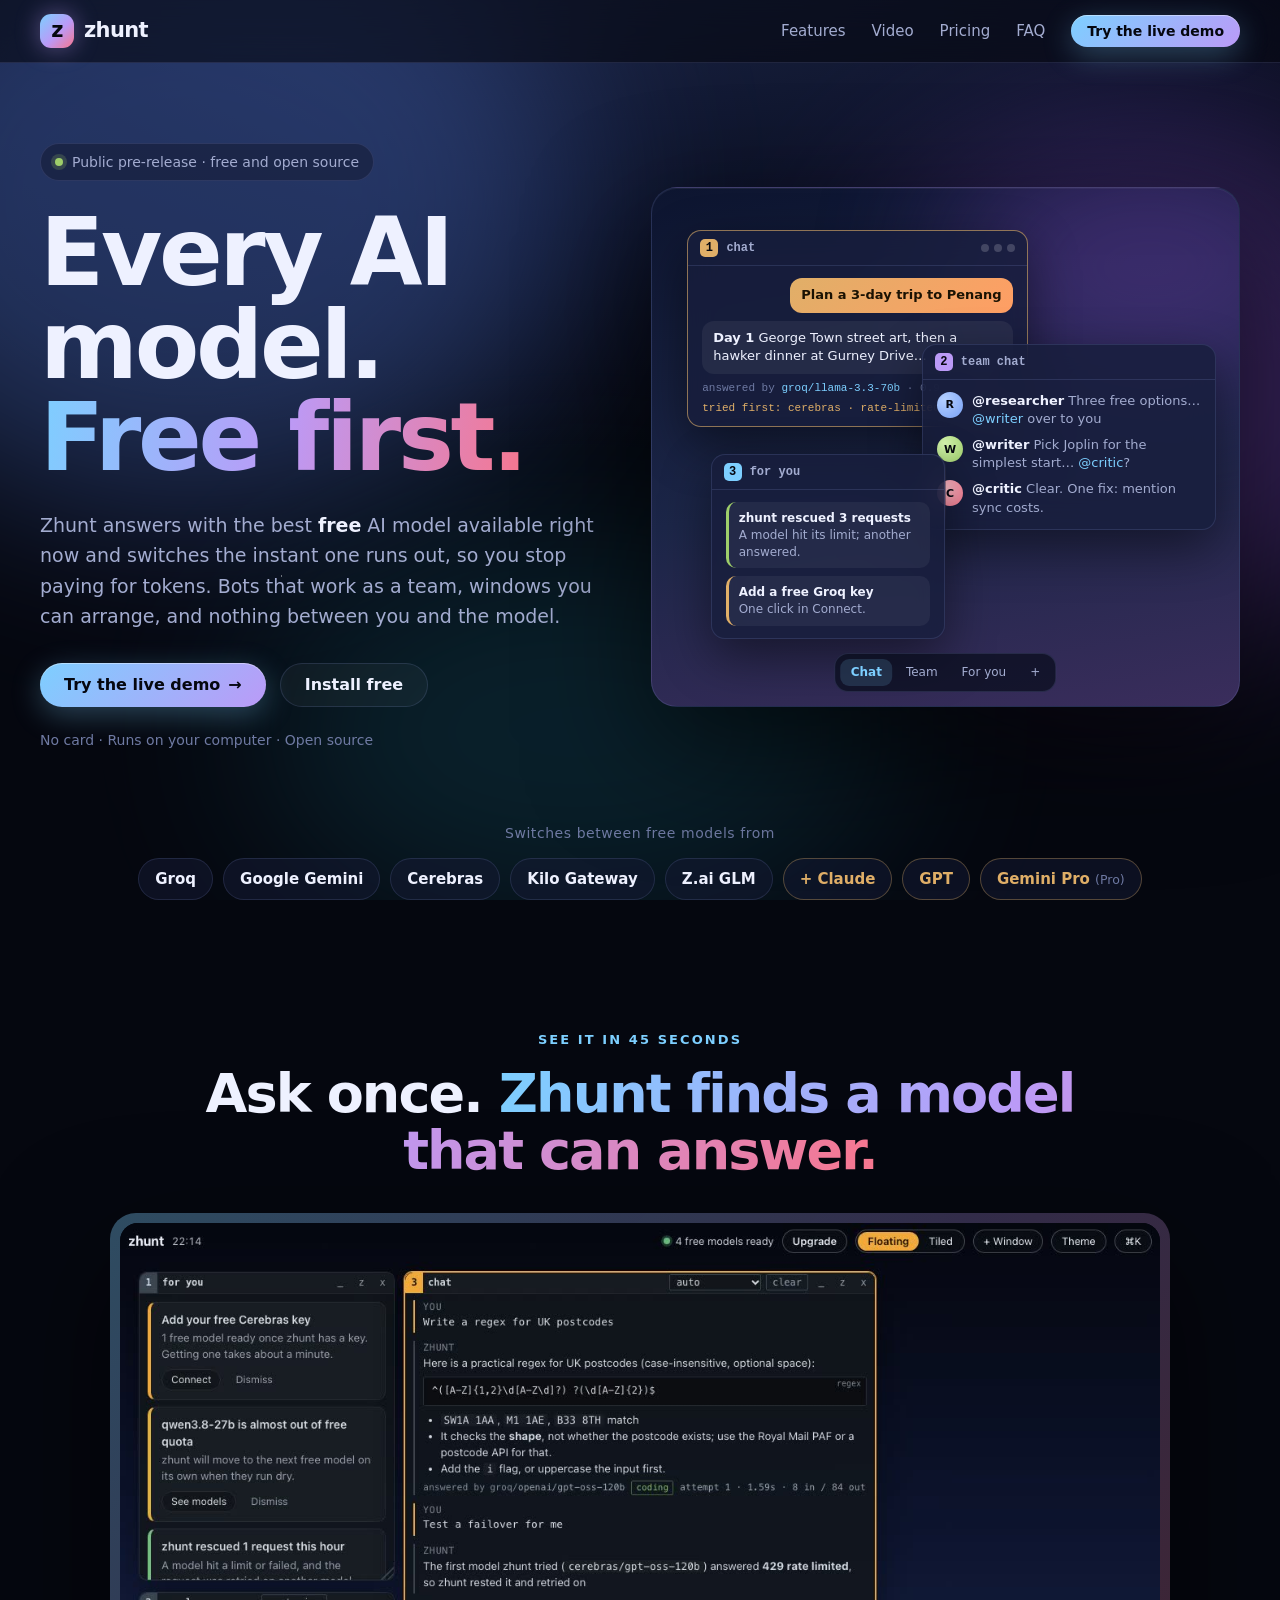
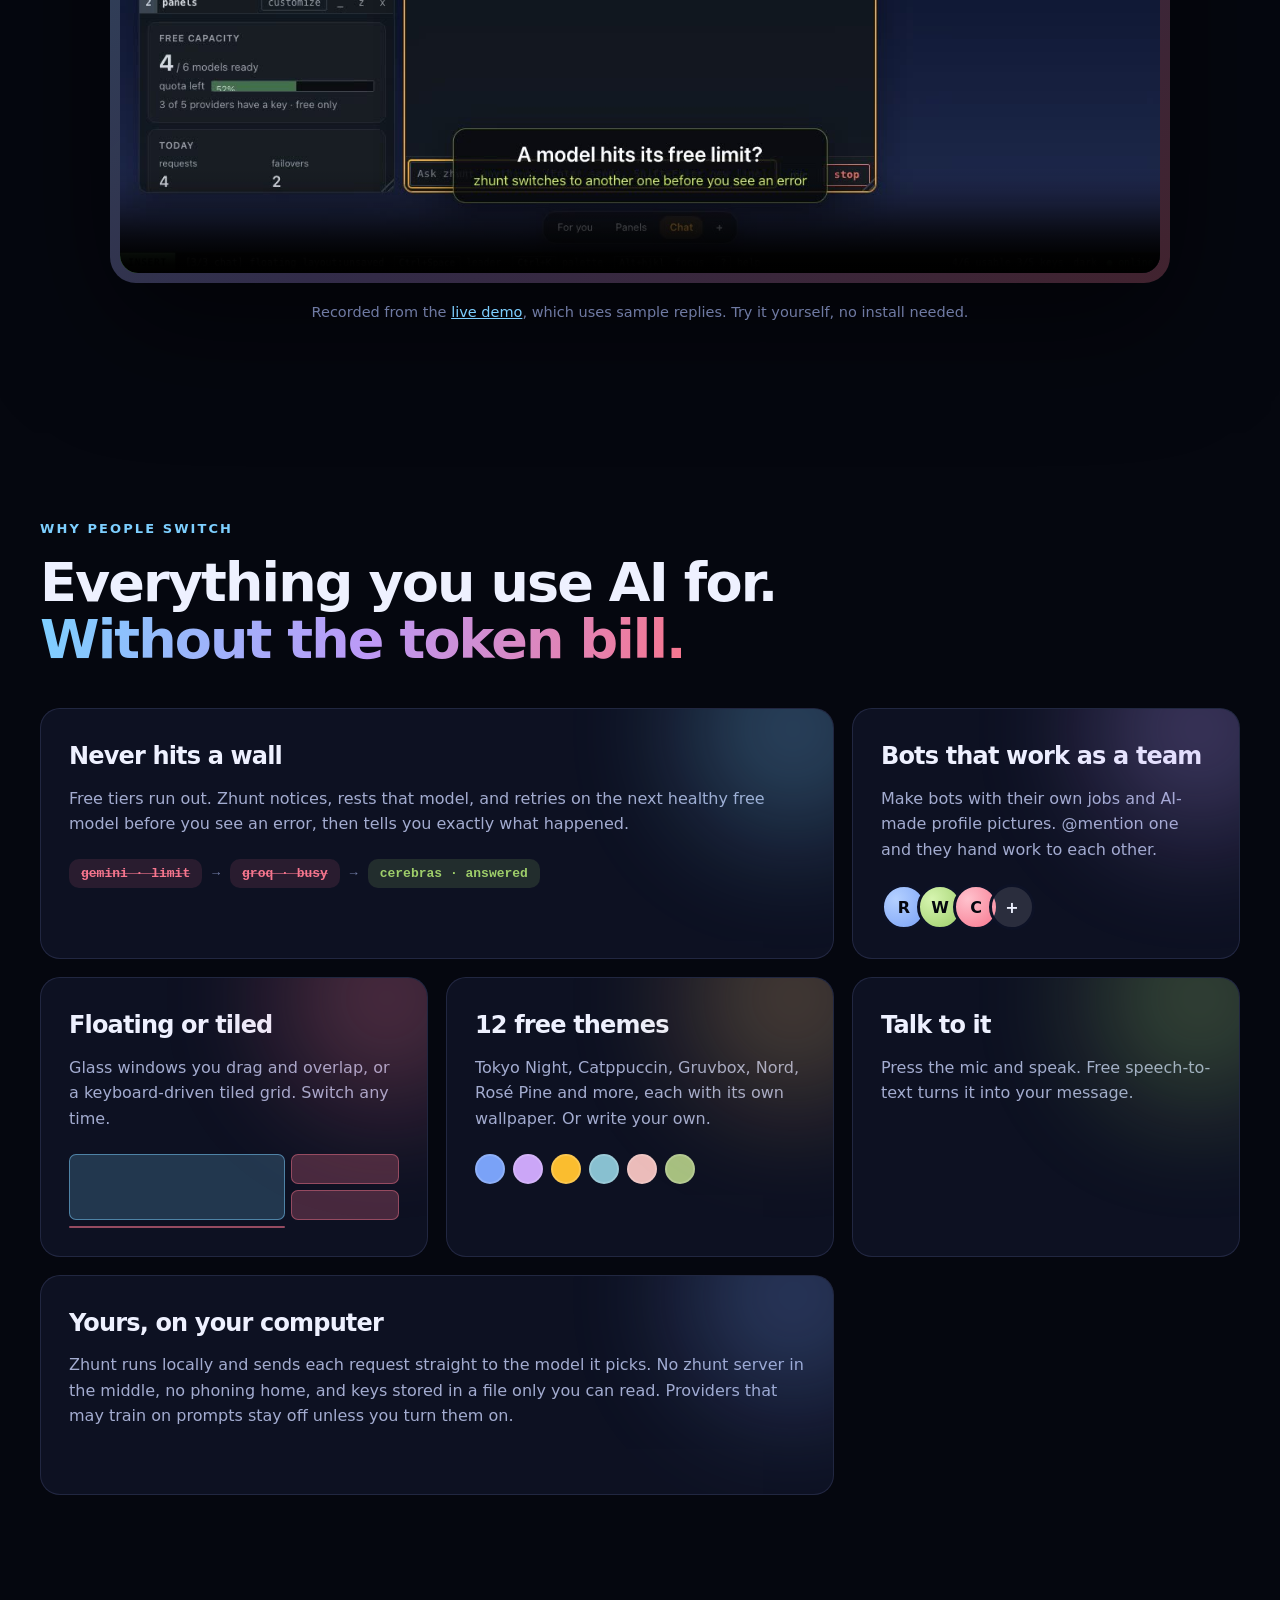
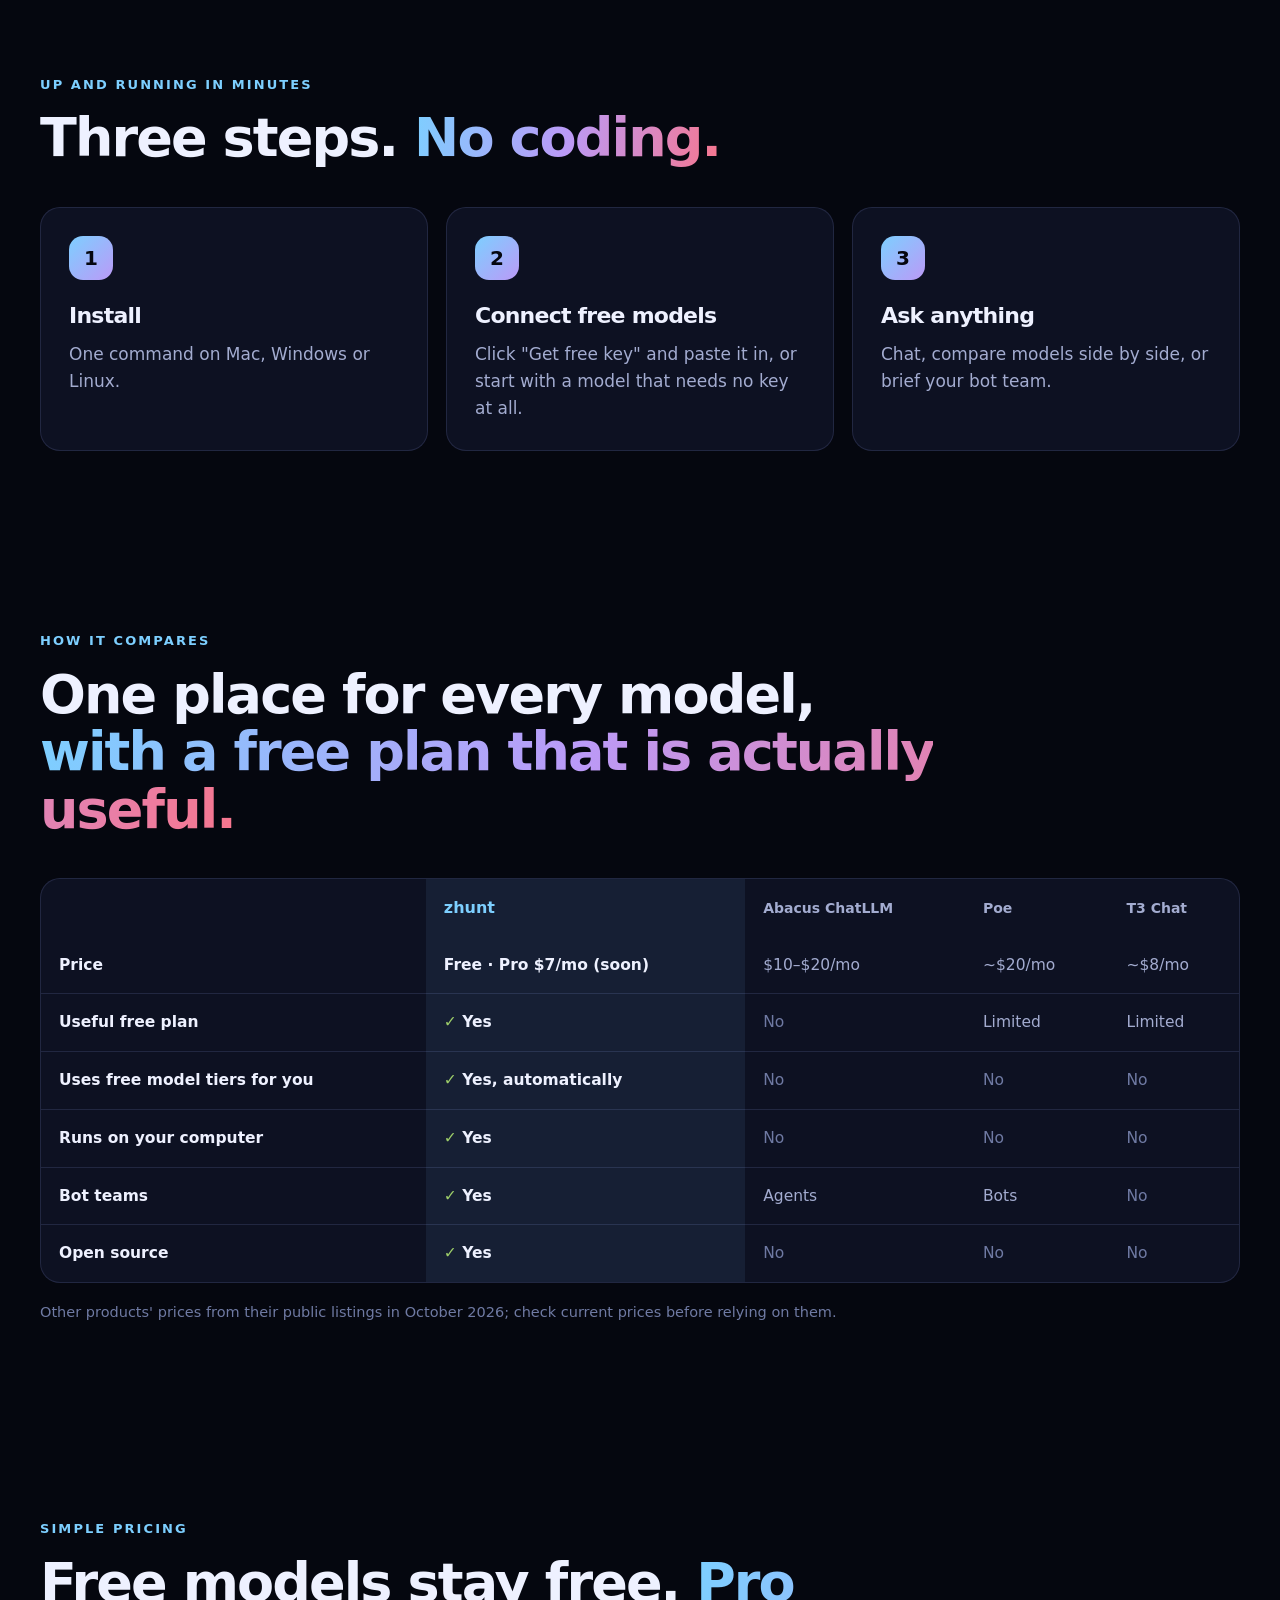
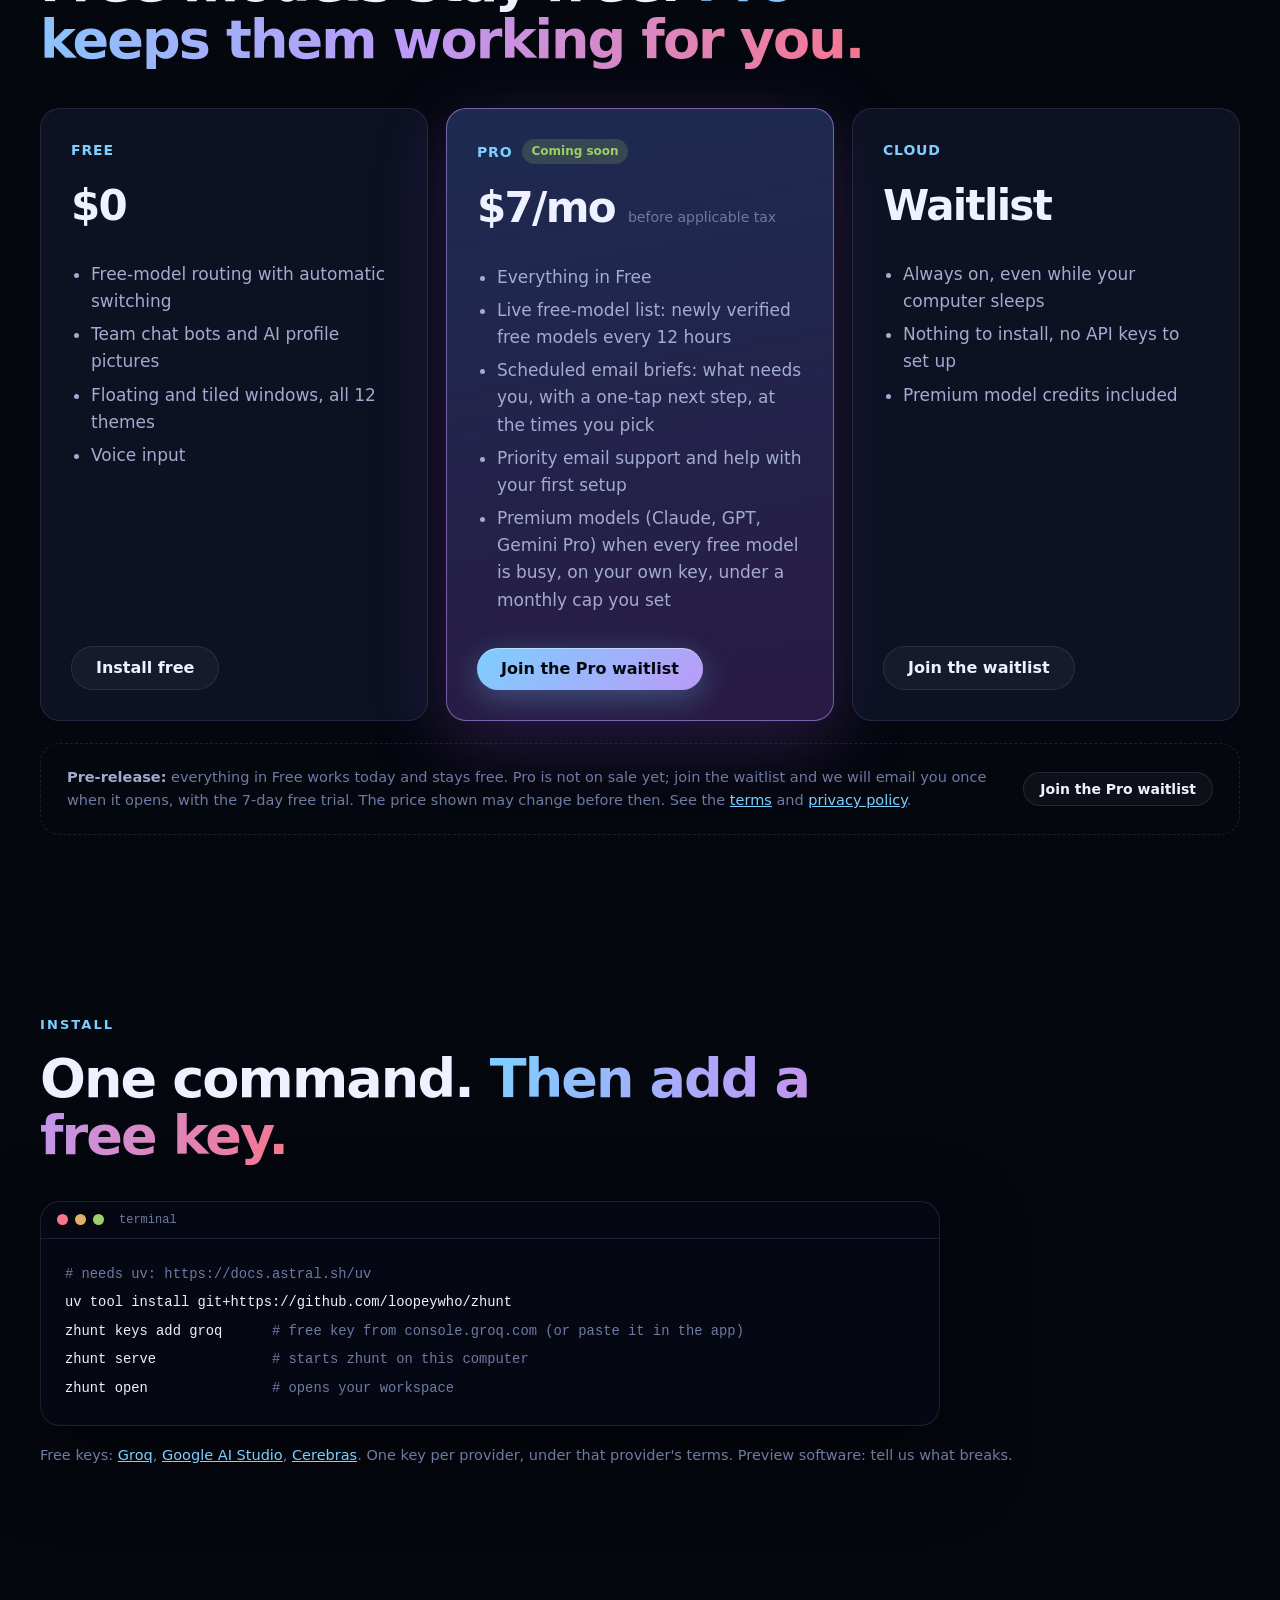
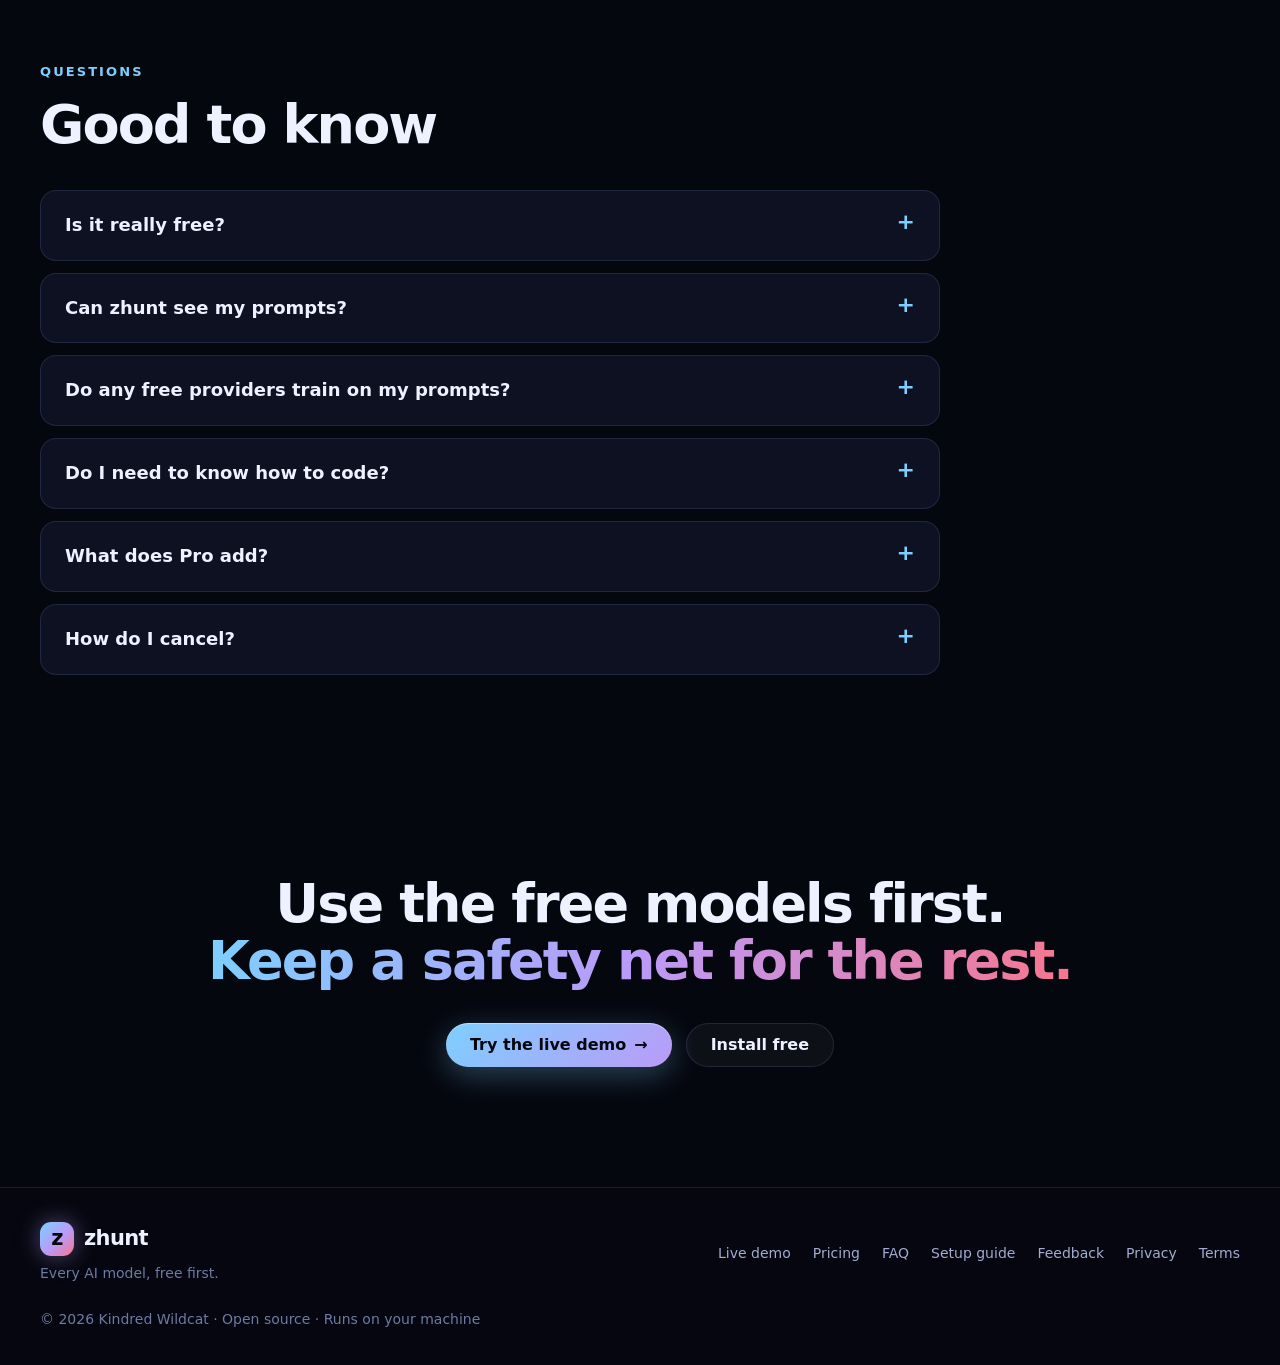
==== commit bdeb5390: "site: keep Pro on the waitlist until checkout is verified Reverts #12 (12c5d79). Pro goes back on sa" ====
--- a/site/index.html
+++ b/site/index.html
@@ -137,7 +137,7 @@
           <table>
             <thead><tr><th scope="col"><span class="sr-only">Feature</span></th><th scope="col" class="us">zhunt</th><th scope="col">Abacus ChatLLM</th><th scope="col">Poe</th><th scope="col">T3 Chat</th></tr></thead>
             <tbody>
-              <tr><th scope="row">Price</th><td class="us">Free · Pro $7/mo</td><td>$10–$20/mo</td><td>~$20/mo</td><td>~$8/mo</td></tr>
+              <tr><th scope="row">Price</th><td class="us">Free · Pro $7/mo (soon)</td><td>$10–$20/mo</td><td>~$20/mo</td><td>~$8/mo</td></tr>
               <tr><th scope="row">Useful free plan</th><td class="us yes">Yes</td><td class="no">No</td><td>Limited</td><td>Limited</td></tr>
               <tr><th scope="row">Uses free model tiers for you</th><td class="us yes">Yes, automatically</td><td class="no">No</td><td class="no">No</td><td class="no">No</td></tr>
               <tr><th scope="row">Runs on your computer</th><td class="us yes">Yes</td><td class="no">No</td><td class="no">No</td><td class="no">No</td></tr>
@@ -160,10 +160,10 @@
             <a class="btn btn-ghost" href="#install">Install free</a>
           </article>
           <article class="plan plan-pro">
-            <p class="plan-name">Pro <span class="tag">7-day free trial</span></p>
+            <p class="plan-name">Pro <span class="tag">Coming soon</span></p>
             <p class="plan-price">$7/mo <small>before applicable tax</small></p>
             <ul><li>Everything in Free</li><li>Live free-model list: newly verified free models every 12 hours</li><li>Scheduled email briefs: what needs you, with a one-tap next step, at the times you pick</li><li>Priority email support and help with your first setup</li><li>Premium models (Claude, GPT, Gemini Pro) when every free model is busy, on your own key, under a monthly cap you set</li></ul>
-            <a class="btn btn-glow" href="https://buy.stripe.com/28EdR883o8tSgfE2RncMM01" target="_blank" rel="noopener">Start your free trial</a>
+            <a class="btn btn-glow" href="mailto:kwokwingfoods@gmail.com?subject=%5Bzhunt%20Pro%5D%20waitlist">Join the Pro waitlist</a>
           </article>
           <article class="plan">
             <p class="plan-name">Cloud</p>
@@ -173,8 +173,8 @@
           </article>
         </div>
         <div class="checkout" id="checkout">
-          <p><strong>Checkout disclosure:</strong> $0 today · $7/month before applicable tax after the 7-day trial. Your card is required to prevent automated signups; you are not charged today. Unless cancelled, the subscription renews at $7/month before applicable tax; the exact total is shown at checkout. Cancel any time before renewal, from the billing link in your Stripe receipt. Checkout is hosted by Stripe; zhunt never sees your card number. After checkout you are given a licence key: run <code>zhunt licence activate</code> with it (checked offline). Everything in Free stays free. By starting the trial you agree to the <a href="terms.html">terms</a>; see the <a href="privacy.html">privacy policy</a>.</p>
-          <a class="btn btn-ghost btn-sm" href="https://buy.stripe.com/28EdR883o8tSgfE2RncMM01" target="_blank" rel="noopener">Start 7-day trial — $0 today</a>
+          <p><strong>Pre-release:</strong> everything in Free works today and stays free. Pro is not on sale yet; join the waitlist and we will email you once when it opens, with the 7-day free trial. The price shown may change before then. See the <a href="terms.html">terms</a> and <a href="privacy.html">privacy policy</a>.</p>
+          <a class="btn btn-ghost btn-sm" href="mailto:kwokwingfoods@gmail.com?subject=%5Bzhunt%20Pro%5D%20waitlist">Join the Pro waitlist</a>
         </div>
       </section>
 
@@ -216,7 +216,7 @@
 
     <footer class="footer">
       <div><a class="brand" href="#top"><span class="brand-mark" aria-hidden="true">z</span><span>zhunt</span></a><p>Every AI model, free first.</p></div>
-      <nav class="footer-links" aria-label="Footer"><a href="/demo/">Live demo</a><a href="#pricing">Pricing</a><a href="#faq">FAQ</a><a href="setup.html">Setup guide</a><a href="activate.html">Activate Pro</a><a href="mailto:kwokwingfoods@gmail.com?subject=Zhunt%20feedback">Feedback</a><a href="privacy.html">Privacy</a><a href="terms.html">Terms</a></nav>
+      <nav class="footer-links" aria-label="Footer"><a href="/demo/">Live demo</a><a href="#pricing">Pricing</a><a href="#faq">FAQ</a><a href="setup.html">Setup guide</a><a href="mailto:kwokwingfoods@gmail.com?subject=Zhunt%20feedback">Feedback</a><a href="privacy.html">Privacy</a><a href="terms.html">Terms</a></nav>
       <p class="footer-meta">© 2026 Kindred Wildcat · Open source · Runs on your machine</p>
     </footer>
   </body>
